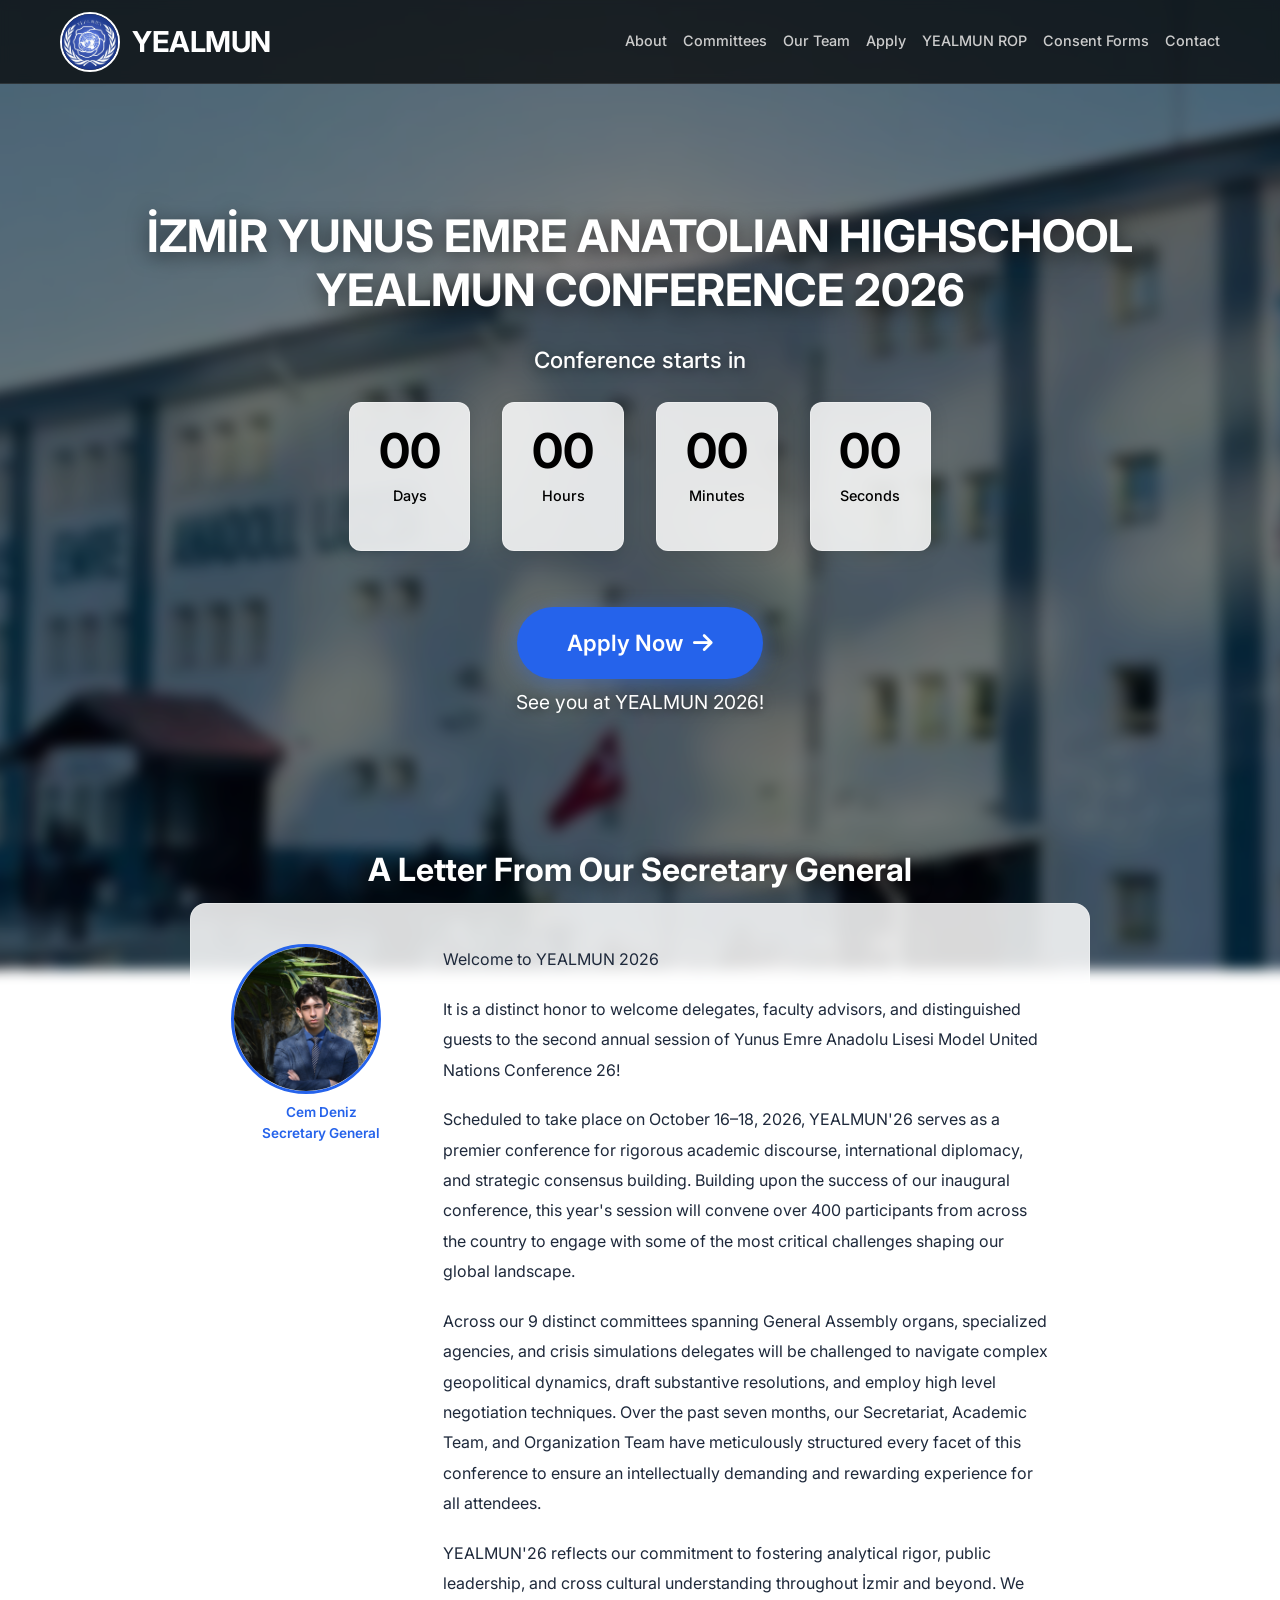
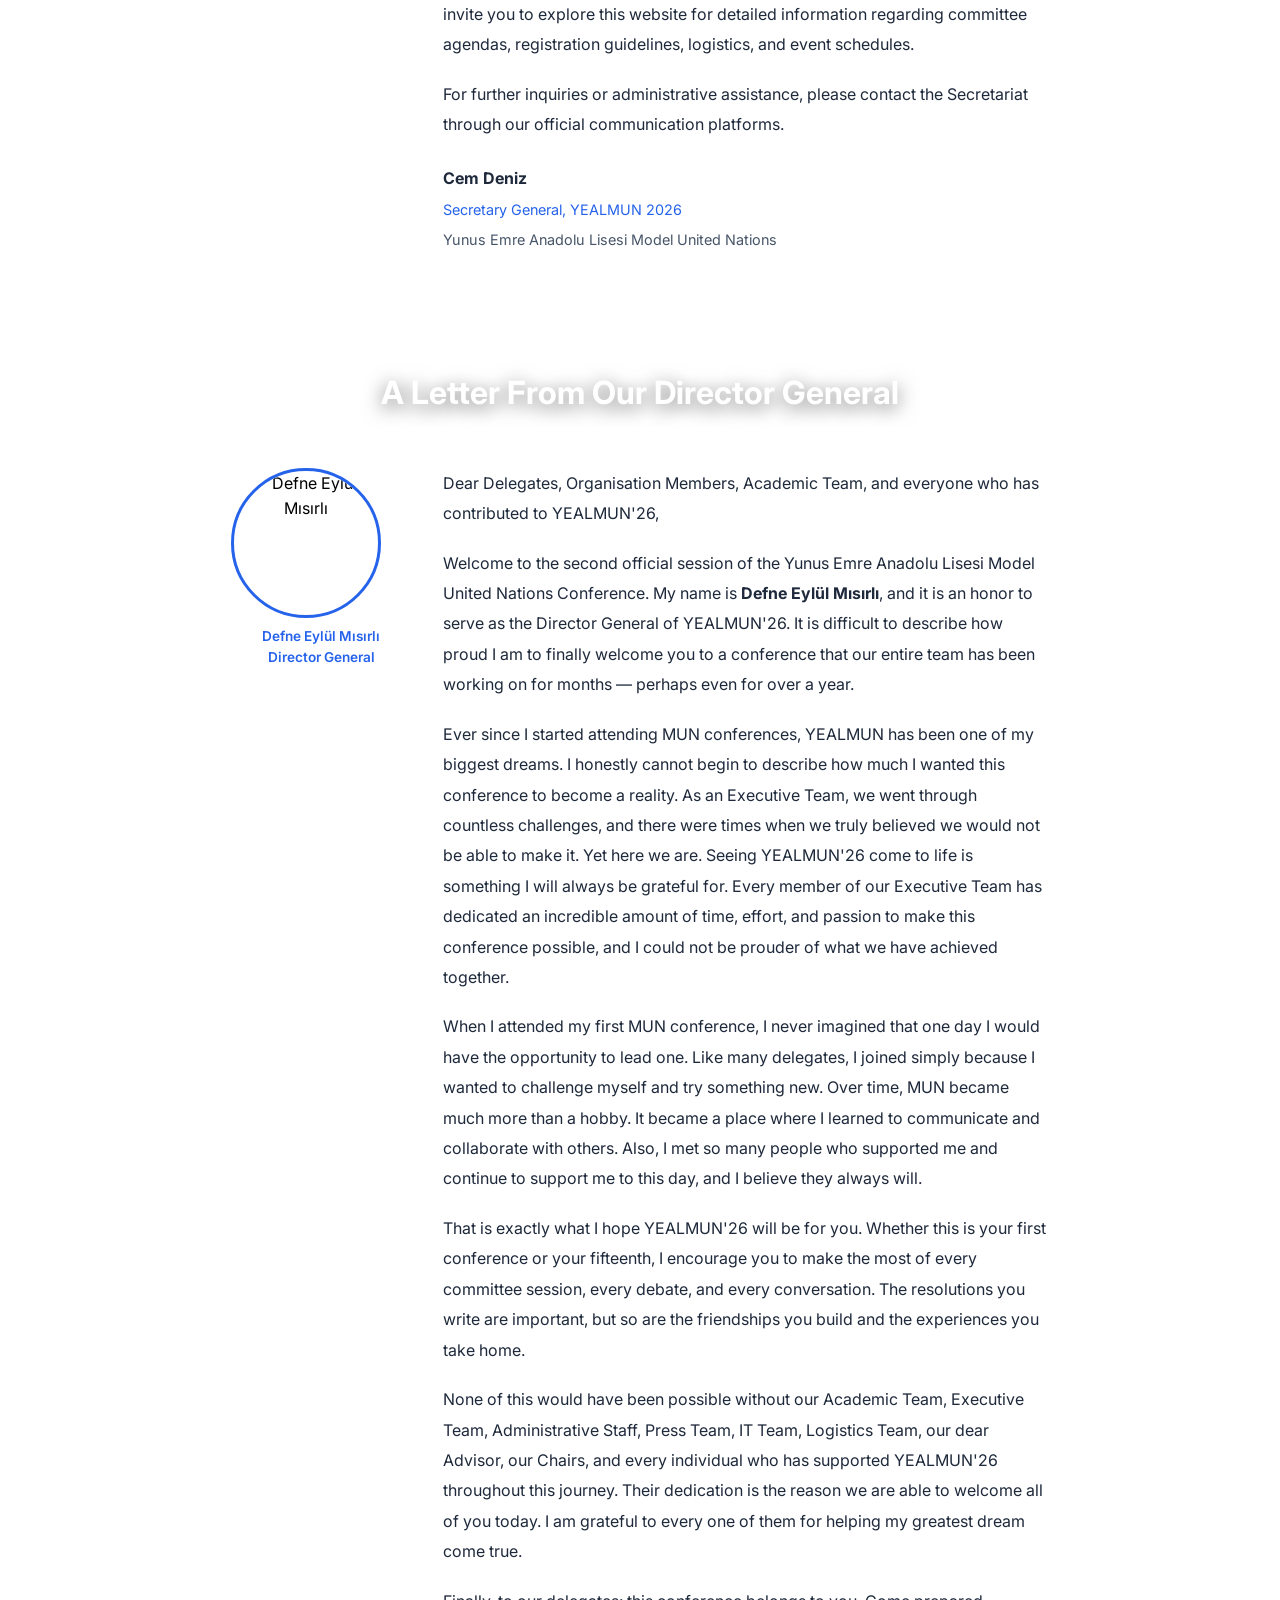
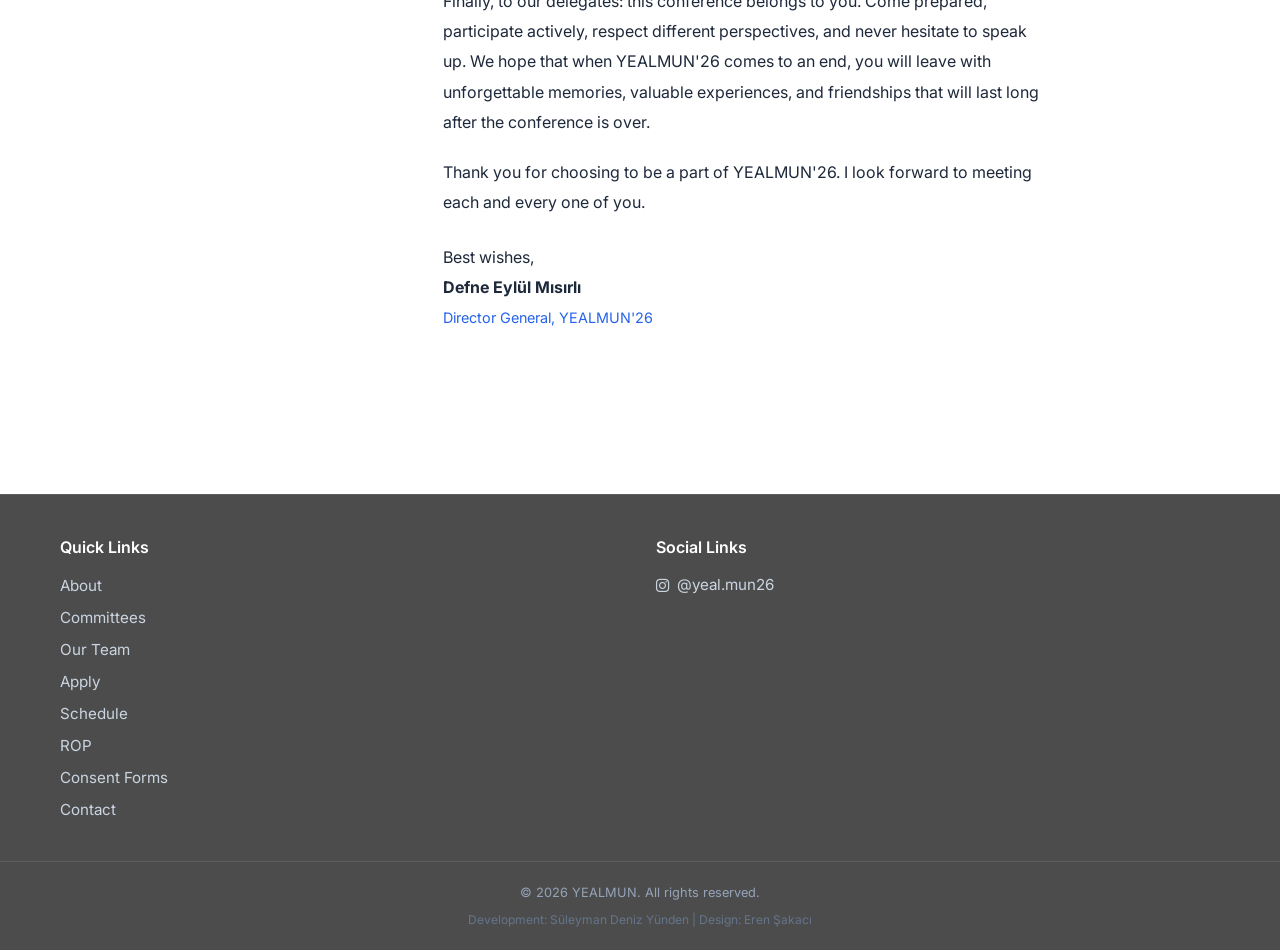
==== index.html @ 141fea3e "Add Secretary General & Director General letters with photos to homepage, implement committee diffic" ====
<!DOCTYPE html>
<html lang="en">
<head>
    <meta charset="UTF-8">
    <meta name="viewport" content="width=device-width, initial-scale=1.0">
    <title>YEALMUN – Home</title>
    <link rel="icon" type="image/jpeg" href="assets/yealmun_logo.jpeg">
    <link rel="stylesheet" href="css/style.css">
    <link rel="stylesheet" href="https://cdnjs.cloudflare.com/ajax/libs/font-awesome/6.0.0-beta3/css/all.min.css">
    <link href="https://fonts.googleapis.com/css2?family=Inter:opsz,wght@300;400;500;600;700&display=swap" rel="stylesheet">
</head>
<body>
    <header class="site-header">
        <div class="container header-container">
            <div class="logo-area">
                <a href="index.html" class="logo-link">
                    <img src="assets/yealmun_logo.jpeg" alt="YEALMUN Logo" class="logo-img">
                    <span class="logo-text">YEALMUN</span>
                </a>
            </div>
            <nav class="main-nav">
                <ul class="nav-list">
                    <li><a href="about.html" class="nav-link">About</a></li>
                    <li><a href="committees.html" class="nav-link">Committees</a></li>
                    <li><a href="team.html" class="nav-link">Our Team</a></li>
                    <li><a href="apply.html" class="nav-link">Apply</a></li>
                    <!-- Schedule kaldırıldı -->
                    <li><a href="rop.html" class="nav-link">YEALMUN ROP</a></li>
                    <li><a href="consent.html" class="nav-link">Consent Forms</a></li>
                    <li><a href="contact.html" class="nav-link">Contact</a></li>
                </ul>
            </nav>
            <button class="mobile-menu-btn" id="mobileMenuBtn"><i class="fas fa-bars"></i></button>
        </div>
    </header>

    <main>
        <section class="home-hero">
            <div class="container home-content">
                <h1>İZMİR YUNUS EMRE ANATOLIAN HIGHSCHOOL<br>YEALMUN CONFERENCE 2026</h1>
                <p class="countdown-label">Conference starts in</p>
                <div class="countdown-grid">
                    <div class="countdown-item">
                        <span class="countdown-number" id="days">00</span>
                        <span class="countdown-label">Days</span>
                    </div>
                    <div class="countdown-item">
                        <span class="countdown-number" id="hours">00</span>
                        <span class="countdown-label">Hours</span>
                    </div>
                    <div class="countdown-item">
                        <span class="countdown-number" id="minutes">00</span>
                        <span class="countdown-label">Minutes</span>
                    </div>
                    <div class="countdown-item">
                        <span class="countdown-number" id="seconds">00</span>
                        <span class="countdown-label">Seconds</span>
                    </div>
                </div>
                <a href="apply.html" class="btn btn-primary btn-apply">Apply Now <i class="fas fa-arrow-right"></i></a>
                <p class="countdown-message">See you at YEALMUN 2026!</p>
            </div>
        </section>

        <!-- A Letter From Our Secretary General -->
        <section class="page-section" style="padding-top: 0;">
            <div class="container">
                <div class="letter-card">
                    <h2 style="font-size: 2rem; font-weight: 700; color: #ffffff; text-shadow: 0 4px 20px rgba(0,0,0,0.6); text-align: center; margin-bottom: 0.5rem;">A Letter From Our Secretary General</h2>
                    <div style="background: rgba(255,255,255,0.85); backdrop-filter: blur(4px); border: 1px solid rgba(255,255,255,0.3); border-radius: 16px; padding: 2.5rem; max-width: 900px; margin: 0 auto; display: flex; gap: 2rem; align-items: flex-start; flex-wrap: wrap;">
                        <div style="flex: 0 0 180px; text-align: center;">
                            <img src="assets/cem_deniz.JPG" alt="Cem Deniz" style="width: 150px; height: 150px; border-radius: 50%; object-fit: cover; border: 3px solid #2563eb;">
                            <p style="font-size: 0.85rem; color: #2563eb; font-weight: 600; margin-top: 0.5rem;">Cem Deniz<br>Secretary General</p>
                        </div>
                        <div style="flex: 1; min-width: 250px;">
                            <p style="font-size: 1rem; line-height: 1.9; color: #1e293b; margin-bottom: 1.2rem;">
                                Welcome to YEALMUN 2026
                            </p>
                            <p style="font-size: 1rem; line-height: 1.9; color: #1e293b; margin-bottom: 1.2rem;">
                                It is a distinct honor to welcome delegates, faculty advisors, and distinguished guests to the second annual session of Yunus Emre Anadolu Lisesi Model United Nations Conference 26!
                            </p>
                            <p style="font-size: 1rem; line-height: 1.9; color: #1e293b; margin-bottom: 1.2rem;">
                                Scheduled to take place on October 16–18, 2026, YEALMUN'26 serves as a premier conference for rigorous academic discourse, international diplomacy, and strategic consensus building. Building upon the success of our inaugural conference, this year's session will convene over 400 participants from across the country to engage with some of the most critical challenges shaping our global landscape.
                            </p>
                            <p style="font-size: 1rem; line-height: 1.9; color: #1e293b; margin-bottom: 1.2rem;">
                                Across our 9 distinct committees spanning General Assembly organs, specialized agencies, and crisis simulations delegates will be challenged to navigate complex geopolitical dynamics, draft substantive resolutions, and employ high level negotiation techniques. Over the past seven months, our Secretariat, Academic Team, and Organization Team have meticulously structured every facet of this conference to ensure an intellectually demanding and rewarding experience for all attendees.
                            </p>
                            <p style="font-size: 1rem; line-height: 1.9; color: #1e293b; margin-bottom: 1.2rem;">
                                YEALMUN'26 reflects our commitment to fostering analytical rigor, public leadership, and cross cultural understanding throughout İzmir and beyond. We invite you to explore this website for detailed information regarding committee agendas, registration guidelines, logistics, and event schedules.
                            </p>
                            <p style="font-size: 1rem; line-height: 1.9; color: #1e293b; margin-bottom: 0.5rem;">
                                For further inquiries or administrative assistance, please contact the Secretariat through our official communication platforms.
                            </p>
                            <p style="font-size: 1rem; line-height: 1.9; color: #1e293b; margin-top: 1.5rem;">
                                <strong>Cem Deniz</strong><br>
                                <span style="font-size: 0.9rem; color: #2563eb;">Secretary General, YEALMUN 2026</span><br>
                                <span style="font-size: 0.9rem; color: #475569;">Yunus Emre Anadolu Lisesi Model United Nations</span>
                            </p>
                        </div>
                    </div>
                </div>
            </div>
        </section>

        <!-- A Letter From Our Director General -->
        <section class="page-section" style="padding-top: 0;">
            <div class="container">
                <div class="letter-card">
                    <h2 style="font-size: 2rem; font-weight: 700; color: #ffffff; text-shadow: 0 4px 20px rgba(0,0,0,0.6); text-align: center; margin-bottom: 0.5rem;">A Letter From Our Director General</h2>
                    <div style="background: rgba(255,255,255,0.85); backdrop-filter: blur(4px); border: 1px solid rgba(255,255,255,0.3); border-radius: 16px; padding: 2.5rem; max-width: 900px; margin: 0 auto; display: flex; gap: 2rem; align-items: flex-start; flex-wrap: wrap;">
                        <div style="flex: 0 0 180px; text-align: center;">
                            <img src="assets/defne_eylul_misirli.png" alt="Defne Eylül Mısırlı" style="width: 150px; height: 150px; border-radius: 50%; object-fit: cover; border: 3px solid #2563eb;">
                            <p style="font-size: 0.85rem; color: #2563eb; font-weight: 600; margin-top: 0.5rem;">Defne Eylül Mısırlı<br>Director General</p>
                        </div>
                        <div style="flex: 1; min-width: 250px;">
                            <p style="font-size: 1rem; line-height: 1.9; color: #1e293b; margin-bottom: 1.2rem;">
                                Dear Delegates, Organisation Members, Academic Team, and everyone who has contributed to YEALMUN'26,
                            </p>
                            <p style="font-size: 1rem; line-height: 1.9; color: #1e293b; margin-bottom: 1.2rem;">
                                Welcome to the second official session of the Yunus Emre Anadolu Lisesi Model United Nations Conference.
                                My name is <strong>Defne Eylül Mısırlı</strong>, and it is an honor to serve as the Director General of YEALMUN'26. It is difficult to describe how proud I am to finally welcome you to a conference that our entire team has been working on for months — perhaps even for over a year.
                            </p>
                            <p style="font-size: 1rem; line-height: 1.9; color: #1e293b; margin-bottom: 1.2rem;">
                                Ever since I started attending MUN conferences, YEALMUN has been one of my biggest dreams. I honestly cannot begin to describe how much I wanted this conference to become a reality. As an Executive Team, we went through countless challenges, and there were times when we truly believed we would not be able to make it. Yet here we are. Seeing YEALMUN'26 come to life is something I will always be grateful for. Every member of our Executive Team has dedicated an incredible amount of time, effort, and passion to make this conference possible, and I could not be prouder of what we have achieved together.
                            </p>
                            <p style="font-size: 1rem; line-height: 1.9; color: #1e293b; margin-bottom: 1.2rem;">
                                When I attended my first MUN conference, I never imagined that one day I would have the opportunity to lead one. Like many delegates, I joined simply because I wanted to challenge myself and try something new. Over time, MUN became much more than a hobby. It became a place where I learned to communicate and collaborate with others. Also, I met so many people who supported me and continue to support me to this day, and I believe they always will.
                            </p>
                            <p style="font-size: 1rem; line-height: 1.9; color: #1e293b; margin-bottom: 1.2rem;">
                                That is exactly what I hope YEALMUN'26 will be for you. Whether this is your first conference or your fifteenth, I encourage you to make the most of every committee session, every debate, and every conversation. The resolutions you write are important, but so are the friendships you build and the experiences you take home.
                            </p>
                            <p style="font-size: 1rem; line-height: 1.9; color: #1e293b; margin-bottom: 1.2rem;">
                                None of this would have been possible without our Academic Team, Executive Team, Administrative Staff, Press Team, IT Team, Logistics Team, our dear Advisor, our Chairs, and every individual who has supported YEALMUN'26 throughout this journey. Their dedication is the reason we are able to welcome all of you today. I am grateful to every one of them for helping my greatest dream come true.
                            </p>
                            <p style="font-size: 1rem; line-height: 1.9; color: #1e293b; margin-bottom: 1.2rem;">
                                Finally, to our delegates: this conference belongs to you. Come prepared, participate actively, respect different perspectives, and never hesitate to speak up. We hope that when YEALMUN'26 comes to an end, you will leave with unforgettable memories, valuable experiences, and friendships that will last long after the conference is over.
                            </p>
                            <p style="font-size: 1rem; line-height: 1.9; color: #1e293b; margin-bottom: 0.5rem;">
                                Thank you for choosing to be a part of YEALMUN'26. I look forward to meeting each and every one of you.
                            </p>
                            <p style="font-size: 1rem; line-height: 1.9; color: #1e293b; margin-top: 1.5rem;">
                                Best wishes,<br>
                                <strong>Defne Eylül Mısırlı</strong><br>
                                <span style="font-size: 0.9rem; color: #2563eb;">Director General, YEALMUN'26</span>
                            </p>
                        </div>
                    </div>
                </div>
            </div>
        </section>
    </main>

    <footer class="site-footer">
        <div class="container footer-container">
            <div class="footer-col">
                <h4>Quick Links</h4>
                <ul>
                    <li><a href="about.html">About</a></li>
                    <li><a href="committees.html">Committees</a></li>
                    <li><a href="team.html">Our Team</a></li>
                    <li><a href="apply.html">Apply</a></li>
                    <li><a href="schedule.html">Schedule</a></li>
                    <li><a href="rop.html">ROP</a></li>
                    <li><a href="consent.html">Consent Forms</a></li>
                    <li><a href="contact.html">Contact</a></li>
                </ul>
            </div>
            <div class="footer-col">
                <h4>Social Links</h4>
                <ul class="social-links">
                    <li><a href="https://www.instagram.com/yeal.mun26" target="_blank"><i class="fab fa-instagram"></i> @yeal.mun26</a></li>
                </ul>
            </div>
        </div>
        <div class="footer-bottom">
            <p>&copy; 2026 YEALMUN. All rights reserved.</p>
            <p class="credit">Development: Süleyman Deniz Yünden | Design: Eren Şakacı</p>
        </div>
    </footer>

    <script src="js/scripts.js"></script>
</body>
</html>
---- css/style.css ----
/* style.css – YEALMUN Sade Tema, Okul Fotoğrafı Arka Plan (Blurlu), Mobile Uyum */
* {
    margin: 0;
    padding: 0;
    box-sizing: border-box;
}

html {
    scroll-behavior: smooth;
}

body {
    font-family: 'Inter', sans-serif;
    color: #000000;
    line-height: 1.6;
    min-height: 100vh;
    position: relative;
    background-color: transparent;
    overflow-x: hidden;
}

body.menu-open {
    overflow: hidden;
}

img {
    display: block;
    max-width: 100%;
    height: auto;
}

main {
    width: 100%;
}

/* Arka plan fotoğrafı – tüm sayfalar için, kenar taşmasını engelle */
body::before {
    content: '';
    position: fixed;
    top: -5%;
    left: -5%;
    width: 110%;
    height: 110%;
    z-index: -2;
    background-image: url('../assets/yeal.jpg');
    background-size: cover;
    background-position: center;
    background-repeat: no-repeat;
    filter: blur(6px) brightness(0.5);
    transform: scale(1.05);
}

body::after {
    display: none;
}

.container {
    max-width: 1200px;
    margin: 0 auto;
    padding: 0 20px;
    position: relative;
    z-index: 1;
}

/* HEADER – SİYAH (şeffaf) */
.site-header {
    background: rgba(0, 0, 0, 0.7);
    padding: 0.6rem 0;
    position: sticky;
    top: 0;
    z-index: 100;
    border-bottom: 1px solid rgba(255, 255, 255, 0.1);
    backdrop-filter: blur(4px);
}

.header-container {
    display: flex;
    justify-content: space-between;
    align-items: center;
    gap: 1rem;
    min-height: 64px;
}

.logo-area {
    display: flex;
    align-items: center;
    gap: 12px;
    min-width: 0;
}

.logo-link {
    display: flex;
    align-items: center;
    gap: 12px;
    text-decoration: none;
    min-width: 0;
}

.logo-img {
    height: 60px;
    width: 60px;
    border-radius: 50%;
    object-fit: cover;
    border: 2px solid #ffffff;
}

.logo-text {
    font-size: 1.8rem;
    font-weight: 700;
    color: #ffffff;
    letter-spacing: -0.5px;
}

.main-nav {
    display: flex;
    align-items: center;
    margin-left: auto;
}

.nav-list {
    display: flex;
    gap: 1rem;
    list-style: none;
    flex-wrap: wrap;
    align-items: center;
}

.nav-link {
    text-decoration: none;
    font-weight: 500;
    font-size: 0.9rem;
    color: #cccccc;
    padding: 0.4rem 0;
    border-bottom: 2px solid transparent;
    transition: border-color 0.15s, color 0.15s;
}

.nav-link:hover,
.nav-link.active {
    color: #ffffff;
    border-bottom-color: #ffffff;
}

.mobile-menu-btn {
    display: none;
    font-size: 1.4rem;
    background: rgba(255, 255, 255, 0.12);
    border: 1px solid rgba(255, 255, 255, 0.2);
    border-radius: 8px;
    cursor: pointer;
    color: #ffffff;
    padding: 0.45rem 0.6rem;
    line-height: 1;
}

/* HOME HERO */
.home-hero {
    min-height: calc(100vh - 140px);
    display: flex;
    align-items: center;
    justify-content: center;
    text-align: center;
    padding: 3rem 0;
}

.home-content h1 {
    font-size: 2.8rem;
    font-weight: 700;
    color: #ffffff;
    margin-bottom: 1.5rem;
    line-height: 1.2;
    text-shadow: 0 4px 20px rgba(0, 0, 0, 0.6);
}

.countdown-label {
    font-size: 1.4rem;
    font-weight: 500;
    color: #ffffff;
    margin-bottom: 1.5rem;
    text-shadow: 0 2px 12px rgba(0, 0, 0, 0.5);
}

.countdown-grid {
    display: flex;
    justify-content: center;
    gap: 2rem;
    flex-wrap: wrap;
    margin-bottom: 2rem;
}

.countdown-item {
    background: rgba(255, 255, 255, 0.85);
    backdrop-filter: blur(4px);
    padding: 1.2rem 1.8rem;
    border-radius: 12px;
    border: 1px solid rgba(255, 255, 255, 0.3);
    min-width: 100px;
    box-shadow: 0 4px 20px rgba(0, 0, 0, 0.1);
}

.countdown-number {
    display: block;
    font-size: 3rem;
    font-weight: 700;
    color: #000000;
    line-height: 1.2;
}

.countdown-item .countdown-label {
    font-size: 0.9rem;
    font-weight: 500;
    color: #000000;
    margin-top: 0.3rem;
    display: block;
    text-shadow: none;
}

.countdown-message {
    font-size: 1.2rem;
    font-weight: 400;
    color: #ffffff;
    margin-top: 0.5rem;
    text-shadow: 0 2px 12px rgba(0, 0, 0, 0.6);
}

/* PAGE SECTIONS */
.page-section {
    padding: 3.5rem 0 4.5rem 0;
}

.section-header {
    text-align: center;
    margin-bottom: 2.5rem;
    width: 100%;
    max-width: 860px;
    margin-left: auto;
    margin-right: auto;
}

.section-header h1 {
    font-size: 4rem;
    color: #ffffff;
    margin-bottom: 0.8rem;
    font-weight: 700;
    letter-spacing: -1px;
    text-shadow: 0 4px 20px rgba(0, 0, 0, 0.6);
}

.section-header p {
    color: #ffffff;
    font-size: 1.2rem;
    text-shadow: 0 2px 12px rgba(0, 0, 0, 0.5);
}

/* PAGE PLACEHOLDER (diğer sayfalar) */
.page-placeholder {
    min-height: calc(100vh - 280px);
    display: flex;
    align-items: center;
    justify-content: center;
    text-align: center;
    padding: 4rem 0 5rem 0;
}

.page-placeholder h1 {
    font-size: 2.5rem;
    color: #ffffff;
    margin-bottom: 1rem;
    text-shadow: 0 4px 20px rgba(0, 0, 0, 0.6);
}

.page-placeholder p {
    font-size: 1.1rem;
    color: #ffffff;
    text-shadow: 0 2px 12px rgba(0, 0, 0, 0.5);
}

/* APPLY CARDS */
.apply-grid {
    display: grid;
    grid-template-columns: repeat(auto-fit, minmax(200px, 1fr));
    gap: 2rem;
    max-width: 1000px;
    margin: 0 auto;
}

.apply-card {
    background: rgba(255, 255, 255, 0.85);
    backdrop-filter: blur(4px);
    border: 1px solid rgba(255, 255, 255, 0.3);
    border-radius: 16px;
    padding: 2rem 1.5rem;
    text-align: center;
    text-decoration: none;
    color: #000000;
    transition: box-shadow 0.15s, transform 0.1s, background 0.15s;
    display: flex;
    flex-direction: column;
    align-items: center;
    gap: 0.5rem;
}

.apply-card:hover {
    box-shadow: 0 8px 30px rgba(0, 0, 0, 0.15);
    transform: translateY(-2px);
    background: rgba(255, 255, 255, 0.95);
}

.apply-icon {
    font-size: 2.8rem;
    color: #2563eb;
}

.apply-card h3 {
    font-size: 1.1rem;
    font-weight: 600;
    margin: 0;
}

/* TEAM CARDS – YATAY, 3 SÜTUN */
.team-grid {
    display: grid;
    grid-template-columns: repeat(3, 1fr);
    gap: 1.5rem;
    max-width: 1200px;
    margin: 0 auto;
}

.team-card-horizontal {
    background: rgba(255, 255, 255, 0.85);
    backdrop-filter: blur(4px);
    border: 1px solid rgba(255, 255, 255, 0.3);
    border-radius: 14px;
    padding: 1.2rem;
    display: flex;
    align-items: center;
    gap: 1.2rem;
    min-height: 180px;
    transition: box-shadow 0.15s, background 0.15s;
    overflow: hidden;
}

.team-card-horizontal:hover {
    box-shadow: 0 4px 20px rgba(0, 0, 0, 0.1);
    background: rgba(255, 255, 255, 0.95);
}

.team-photo-horizontal {
    width: 140px;
    height: 140px;
    border-radius: 50%;
    object-fit: cover;
    border: 2px solid rgba(255, 255, 255, 0.6);
    flex-shrink: 0;
}

.team-photo-horizontal.small {
    width: 95px;
    height: 95px;
}

.duo-photos-horizontal {
    display: flex;
    flex-direction: column;
    gap: 0.5rem;
    flex-shrink: 0;
}

.team-info {
    display: flex;
    flex-direction: column;
    gap: 0.2rem;
    flex: 1;
    min-width: 0;
    overflow-wrap: anywhere;
}

.team-info h3 {
    font-size: 1rem;
    font-weight: 600;
    color: #000000;
    margin: 0;
    line-height: 1.3;
}

.team-info .team-title {
    font-size: 0.85rem;
    color: #2563eb;
    font-weight: 500;
}

/* EXEC fotoğrafı için */
.exec-photo-wrapper {
    display: flex;
    justify-content: center;
    align-items: center;
    background: rgba(255, 255, 255, 0.85);
    backdrop-filter: blur(4px);
    padding: 10px;
    border-radius: 16px;
    border: 1px solid rgba(255, 255, 255, 0.3);
    box-shadow: 0 4px 20px rgba(0, 0, 0, 0.1);
    max-width: min(100%, 560px);
    margin: 0 auto 2rem auto;
}

/* COMMITTEES SAYFASI KART STILLERİ */
.committees-grid {
    display: grid;
    grid-template-columns: repeat(3, 1fr);
    gap: 1.8rem;
    max-width: 1100px;
    margin: 0 auto;
}

.committee-card-item {
    background: rgba(255, 255, 255, 0.85);
    backdrop-filter: blur(4px);
    border: 1px solid rgba(255, 255, 255, 0.3);
    border-radius: 16px;
    overflow: hidden;
    transition: box-shadow 0.2s;
    display: flex;
    flex-direction: column;
}

.committee-card-item:hover {
    box-shadow: 0 6px 20px rgba(0, 0, 0, 0.06);
}

.committee-image {
    width: 100%;
    height: 200px;
    object-fit: cover;
    display: block;
    border-bottom: 1px solid rgba(0, 0, 0, 0.05);
}

.committee-card-item h3 {
    font-size: 1.15rem;
    font-weight: 600;
    color: #000000;
    padding: 0.8rem 0.8rem 0.2rem 0.8rem;
    margin: 0;
    line-height: 1.4;
}

.committee-agenda {
    padding: 0.2rem 0.8rem 0.8rem 0.8rem;
    font-size: 0.95rem;
    color: #1e293b;
    line-height: 1.6;
    flex: 1;
}

.committee-agenda strong {
    color: #2563eb;
    display: block;
    margin-bottom: 0.3rem;
    font-size: 0.95rem;
}

.committee-agenda p {
    margin: 0.3rem 0 0 0;
    font-size: 0.92rem;
    color: #1e293b;
    line-height: 1.6;
}

/* FOOTER */
.site-footer {
    background: rgba(0, 0, 0, 0.7);
    backdrop-filter: blur(4px);
    color: #cbd5e1;
    padding-top: 2.5rem;
    margin-top: 3rem;
    border-top: 1px solid rgba(255, 255, 255, 0.1);
}

.footer-container {
    display: flex;
    flex-wrap: wrap;
    gap: 2rem;
    justify-content: space-between;
}

.footer-col {
    flex: 1;
    min-width: 160px;
}

.footer-col h4 {
    color: #ffffff;
    font-weight: 600;
    margin-bottom: 0.8rem;
    font-size: 1rem;
}

.footer-col ul {
    list-style: none;
}

.footer-col ul li {
    margin-bottom: 0.4rem;
}

.footer-col ul li a {
    color: #cbd5e1;
    text-decoration: none;
    font-size: 0.95rem;
}

.footer-col ul li a:hover {
    color: #ffffff;
}

.social-links li a {
    display: flex;
    align-items: center;
    gap: 0.5rem;
}

.footer-bottom {
    text-align: center;
    padding: 1.2rem;
    border-top: 1px solid rgba(255, 255, 255, 0.1);
    margin-top: 2rem;
    font-size: 0.8rem;
    color: #94a3b8;
    line-height: 1.8;
}

.footer-bottom .credit {
    margin-top: 0.3rem;
    font-size: 0.75rem;
    color: #64748b;
}

/* BUTTON */
.btn {
    display: inline-block;
    padding: 10px 24px;
    border-radius: 8px;
    font-weight: 600;
    text-decoration: none;
    border: none;
    cursor: pointer;
    transition: background-color 0.15s;
}

.btn-primary {
    background: #2563eb;
    color: #ffffff;
}
.btn-primary:hover {
    background: #1d4ed8;
}

/* SCHEDULE SAYFASI */
.schedule-grid {
    display: grid;
    grid-template-columns: repeat(3, 1fr);
    gap: 1.5rem;
    max-width: 1200px;
    margin: 0 auto;
}

.schedule-day {
    background: rgba(255, 255, 255, 0.85);
    backdrop-filter: blur(4px);
    border: 1px solid rgba(255, 255, 255, 0.3);
    border-radius: 16px;
    overflow: hidden;
    transition: box-shadow 0.2s;
}

.schedule-day:hover {
    box-shadow: 0 8px 30px rgba(0, 0, 0, 0.08);
}

.schedule-day-header {
    padding: 1.2rem 1.5rem;
    display: flex;
    justify-content: space-between;
    align-items: center;
    flex-wrap: wrap;
    gap: 0.5rem;
}

.schedule-day-header h2 {
    font-size: 1.4rem;
    font-weight: 700;
    color: #000000;
    margin: 0;
    display: flex;
    align-items: center;
}

.day-date {
    font-size: 0.9rem;
    font-weight: 500;
    color: #475569;
    background: rgba(255, 255, 255, 0.6);
    padding: 0.2rem 0.8rem;
    border-radius: 20px;
}

.schedule-items {
    padding: 0.5rem 1.5rem 1.5rem 1.5rem;
    display: flex;
    flex-direction: column;
    gap: 0.3rem;
}

.schedule-item {
    display: flex;
    align-items: center;
    padding: 0.5rem 0.8rem;
    border-radius: 8px;
    transition: background 0.15s;
    gap: 1rem;
}

.schedule-item:hover {
    background: rgba(0, 0, 0, 0.02);
}

.schedule-time {
    font-weight: 600;
    font-size: 0.85rem;
    color: #1e293b;
    min-width: 110px;
    flex-shrink: 0;
    font-variant-numeric: tabular-nums;
}

.schedule-event {
    font-size: 0.95rem;
    color: #000000;
    display: flex;
    align-items: center;
    gap: 0.6rem;
}

.schedule-event i {
    width: 18px;
    color: #64748b;
    font-size: 0.9rem;
}

.schedule-item.highlight .schedule-event {
    font-weight: 600;
}
.schedule-item.highlight .schedule-event i {
    color: #3b82f6;
}

.schedule-item.break-item .schedule-event i {
    color: #94a3b8;
}
.schedule-item.break-item .schedule-event {
    color: #64748b;
}

.schedule-item.lunch-item .schedule-event i {
    color: #f59e0b;
}
.schedule-item.lunch-item .schedule-event {
    font-weight: 500;
}

/* ============================================================ */
/* MOBILE UYUM */
/* ============================================================ */

@media (max-width: 992px) {
    .team-grid {
        grid-template-columns: repeat(2, 1fr);
        gap: 1.2rem;
    }
    .section-header h1 {
        font-size: 3rem;
    }
    .home-content h1 {
        font-size: 2.2rem;
    }
    .schedule-grid {
        grid-template-columns: 1fr 1fr;
    }
    .committees-grid {
        grid-template-columns: repeat(2, 1fr);
        gap: 1.5rem;
    }
}

@media (max-width: 768px) {
    .mobile-menu-btn {
        display: block;
    }
    .nav-list {
        position: fixed;
        top: 0;
        left: -100%;
        background: rgba(0, 0, 0, 0.96);
        flex-direction: column;
        align-items: flex-start;
        width: min(85%, 320px);
        height: 100vh;
        padding: 5.5rem 1.5rem 2rem;
        transition: left 0.2s ease;
        gap: 0.8rem;
        z-index: 200;
        border-right: 1px solid rgba(255, 255, 255, 0.12);
        overflow-y: auto;
        backdrop-filter: blur(4px);
    }
    .nav-list.active-mobile {
        left: 0;
    }
    .nav-list li {
        width: 100%;
    }
    .nav-link {
        display: block;
        color: #cccccc;
        font-size: 1rem;
        padding: 0.6rem 0;
    }
    .nav-link:hover {
        color: #ffffff;
    }

    .logo-img {
        height: 48px;
        width: 48px;
    }
    .logo-text {
        font-size: 1.4rem;
    }

    .section-header h1 {
        font-size: 2.5rem;
    }
    .section-header p {
        font-size: 1rem;
    }

    .home-content h1 {
        font-size: 1.8rem;
    }
    .countdown-grid {
        gap: 0.8rem;
    }
    .countdown-item {
        padding: 0.8rem 1rem;
        min-width: 60px;
    }
    .countdown-number {
        font-size: 1.8rem;
    }

    .team-grid {
        grid-template-columns: 1fr;
        max-width: 100%;
        gap: 1rem;
    }
    .team-card-horizontal {
        padding: 1rem;
        min-height: 130px;
        gap: 1rem;
        flex-wrap: wrap;
    }
    .team-photo-horizontal {
        width: 100px;
        height: 100px;
    }
    .team-photo-horizontal.small {
        width: 70px;
        height: 70px;
    }
    .team-info {
        width: 100%;
    }
    .team-info h3 {
        font-size: 0.9rem;
    }
    .team-info .team-title {
        font-size: 0.8rem;
    }

    .exec-photo-wrapper {
        max-width: 100% !important;
        padding: 6px !important;
    }

    .apply-grid {
        grid-template-columns: 1fr 1fr;
        gap: 1rem;
        max-width: 100%;
    }
    .apply-card {
        padding: 1.2rem 0.8rem;
    }
    .apply-card h3 {
        font-size: 0.9rem;
    }
    .apply-icon {
        font-size: 2rem;
    }

    .footer-container {
        flex-direction: column;
        gap: 1.5rem;
        text-align: center;
    }
    .footer-col {
        min-width: 100%;
    }
    .social-links li a {
        justify-content: center;
    }

    .schedule-grid {
        grid-template-columns: 1fr;
        max-width: 600px;
    }
    .schedule-item {
        flex-direction: column;
        align-items: flex-start;
        gap: 0.1rem;
        padding: 0.6rem 0.5rem;
    }
    .schedule-time {
        min-width: auto;
        font-size: 0.8rem;
        color: #64748b;
    }
    .schedule-event {
        font-size: 0.9rem;
    }
    .schedule-day-header {
        flex-direction: column;
        align-items: flex-start;
    }
    .schedule-day-header h2 {
        font-size: 1.2rem;
    }

    .committees-grid {
        grid-template-columns: 1fr;
        max-width: 400px;
    }
    .committee-image {
        height: 180px;
    }
    .committee-card-item h3 {
        font-size: 1.05rem;
    }
    .committee-agenda {
        font-size: 0.9rem;
    }
    .committee-agenda p {
        font-size: 0.88rem;
    }
}

@media (max-width: 480px) {
    .apply-grid {
        grid-template-columns: 1fr;
        max-width: 300px;
        margin: 0 auto;
    }
    .team-card-horizontal {
        padding: 0.8rem;
        min-height: 110px;
        gap: 0.8rem;
    }
    .team-photo-horizontal {
        width: 80px;
        height: 80px;
    }
    .team-photo-horizontal.small {
        width: 55px;
        height: 55px;
    }
    .team-info h3 {
        font-size: 0.8rem;
    }
    .team-info .team-title {
        font-size: 0.7rem;
    }
    .section-header h1 {
        font-size: 2rem;
    }
    .home-content h1 {
        font-size: 1.5rem;
    }
    .countdown-item {
        padding: 0.5rem 0.8rem;
        min-width: 50px;
    }
    .countdown-number {
        font-size: 1.4rem;
    }
    .countdown-item .countdown-label {
        font-size: 0.7rem;
    }
    .logo-img {
        height: 40px;
        width: 40px;
    }
    .logo-text {
        font-size: 1.2rem;
    }
}
/* Apply Now butonu – büyütüldü */
.btn-apply {
    margin-top: 1.5rem;
    padding: 18px 50px;
    font-size: 1.4rem;
    background: #2563eb;
    border-radius: 40px;
    box-shadow: 0 4px 20px rgba(37, 99, 235, 0.4);
    transition: 0.25s;
    border: none;
    cursor: pointer;
    display: inline-flex;
    align-items: center;
    gap: 10px;
}

.btn-apply:hover {
    background: #1d4ed8;
    transform: scale(1.03);
    box-shadow: 0 6px 30px rgba(37, 99, 235, 0.6);
}

/* COMMITTEES kartları – tüm yazılar ortalandı */
.committee-card-item {
    background: rgba(255, 255, 255, 0.85);
    backdrop-filter: blur(4px);
    border: 1px solid rgba(255, 255, 255, 0.3);
    border-radius: 16px;
    overflow: hidden;
    transition: box-shadow 0.2s;
    display: flex;
    flex-direction: column;
    text-align: center;
}

.committee-card-item:hover {
    box-shadow: 0 6px 20px rgba(0, 0, 0, 0.06);
}

.committee-image {
    width: 100%;
    height: 200px;
    object-fit: cover;
    display: block;
    border-bottom: 1px solid rgba(0, 0, 0, 0.05);
}

.committee-card-item h3 {
    font-size: 1.15rem;
    font-weight: 600;
    color: #000000;
    padding: 0.8rem 0.8rem 0.2rem 0.8rem;
    margin: 0;
    line-height: 1.4;
    text-align: center;
}

.committee-agenda {
    padding: 0.2rem 0.8rem 0.8rem 0.8rem;
    font-size: 0.95rem;
    color: #1e293b;
    line-height: 1.6;
    flex: 1;
    text-align: center;
}

.committee-agenda strong {
    color: #2563eb;
    display: block;
    margin-bottom: 0.3rem;
    font-size: 0.95rem;
}

.committee-agenda p {
    margin: 0.3rem 0 0 0;
    font-size: 0.92rem;
    color: #1e293b;
    line-height: 1.6;
    text-align: center;
}
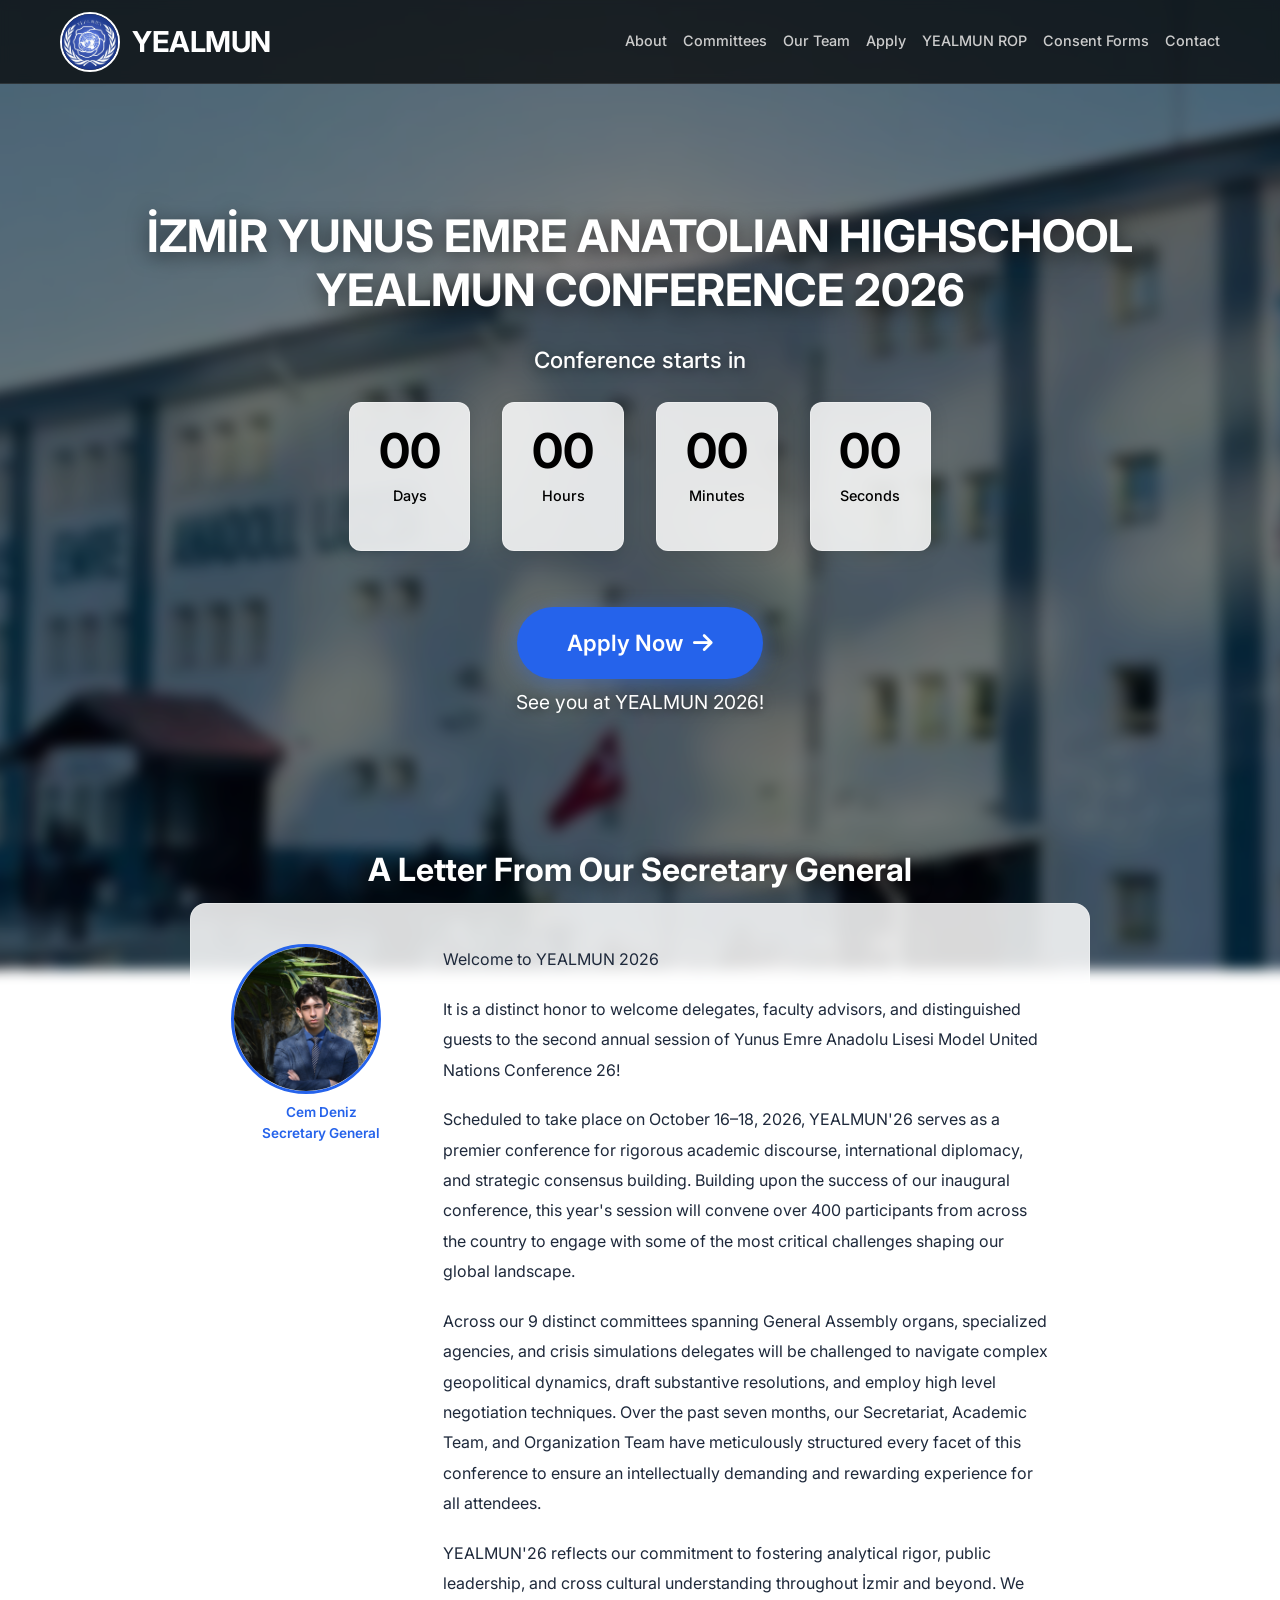
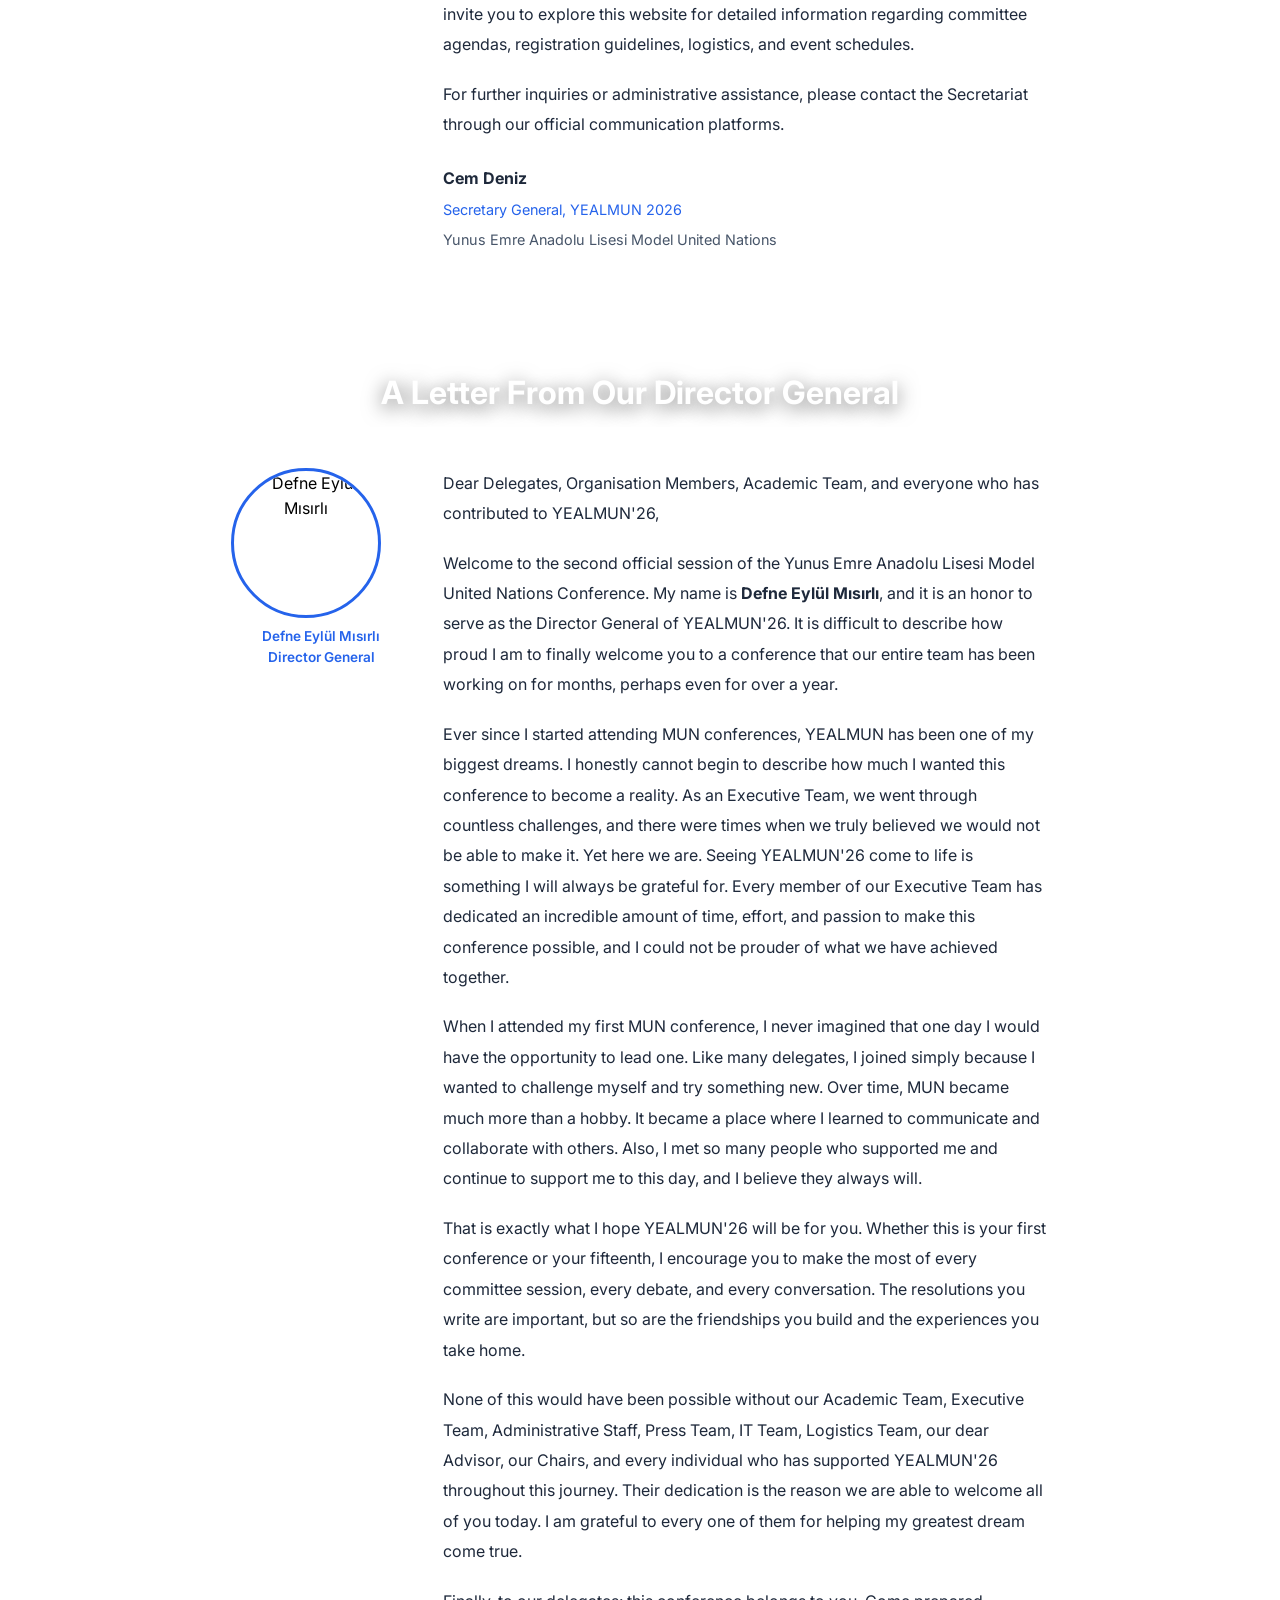
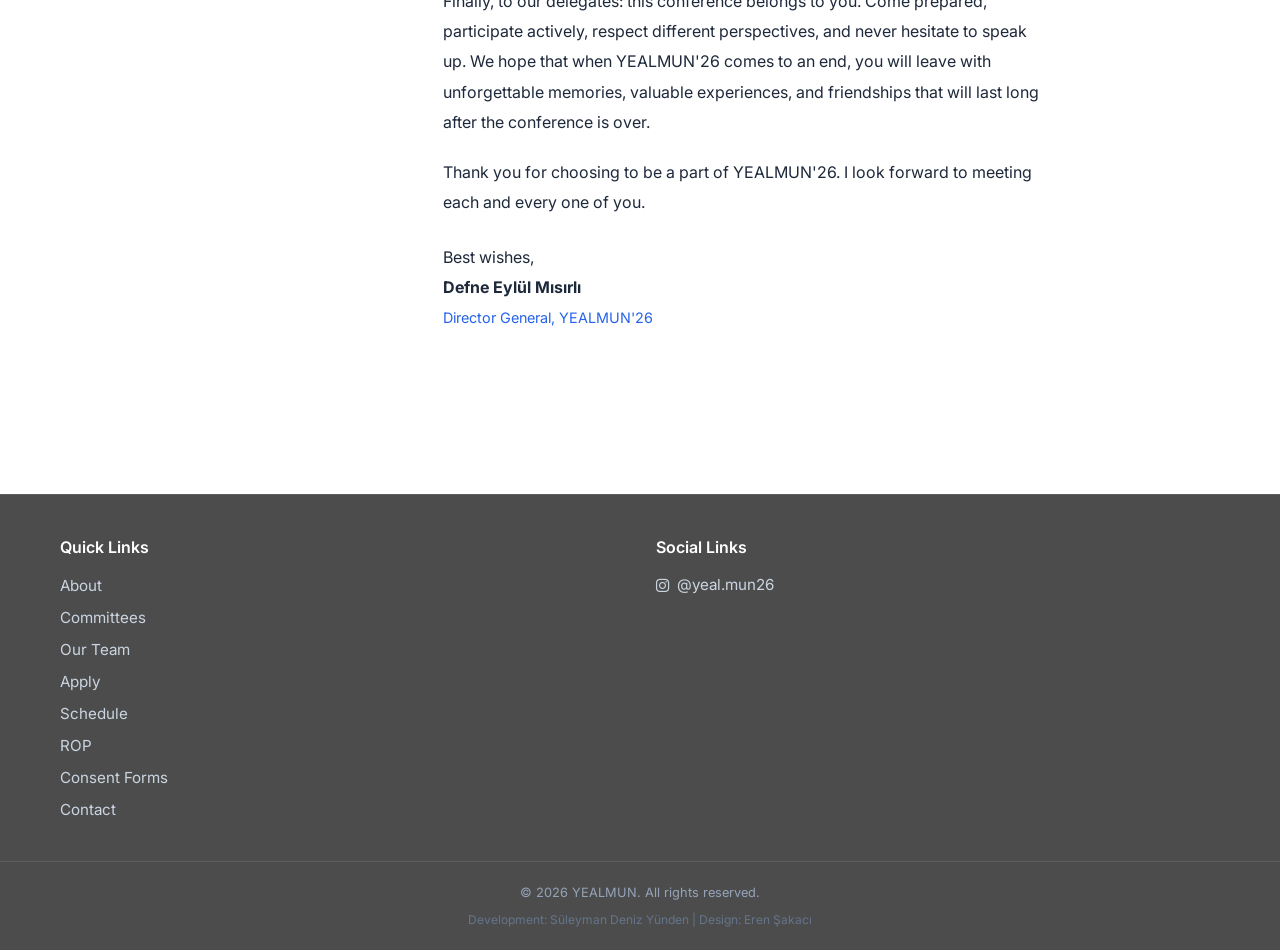
==== commit b404ca18: "Fixed a little typo issue" ====
--- a/index.html
+++ b/index.html
@@ -118,7 +118,7 @@
                             </p>
                             <p style="font-size: 1rem; line-height: 1.9; color: #1e293b; margin-bottom: 1.2rem;">
                                 Welcome to the second official session of the Yunus Emre Anadolu Lisesi Model United Nations Conference.
-                                My name is <strong>Defne Eylül Mısırlı</strong>, and it is an honor to serve as the Director General of YEALMUN'26. It is difficult to describe how proud I am to finally welcome you to a conference that our entire team has been working on for months — perhaps even for over a year.
+                                My name is <strong>Defne Eylül Mısırlı</strong>, and it is an honor to serve as the Director General of YEALMUN'26. It is difficult to describe how proud I am to finally welcome you to a conference that our entire team has been working on for months, perhaps even for over a year.
                             </p>
                             <p style="font-size: 1rem; line-height: 1.9; color: #1e293b; margin-bottom: 1.2rem;">
                                 Ever since I started attending MUN conferences, YEALMUN has been one of my biggest dreams. I honestly cannot begin to describe how much I wanted this conference to become a reality. As an Executive Team, we went through countless challenges, and there were times when we truly believed we would not be able to make it. Yet here we are. Seeing YEALMUN'26 come to life is something I will always be grateful for. Every member of our Executive Team has dedicated an incredible amount of time, effort, and passion to make this conference possible, and I could not be prouder of what we have achieved together.
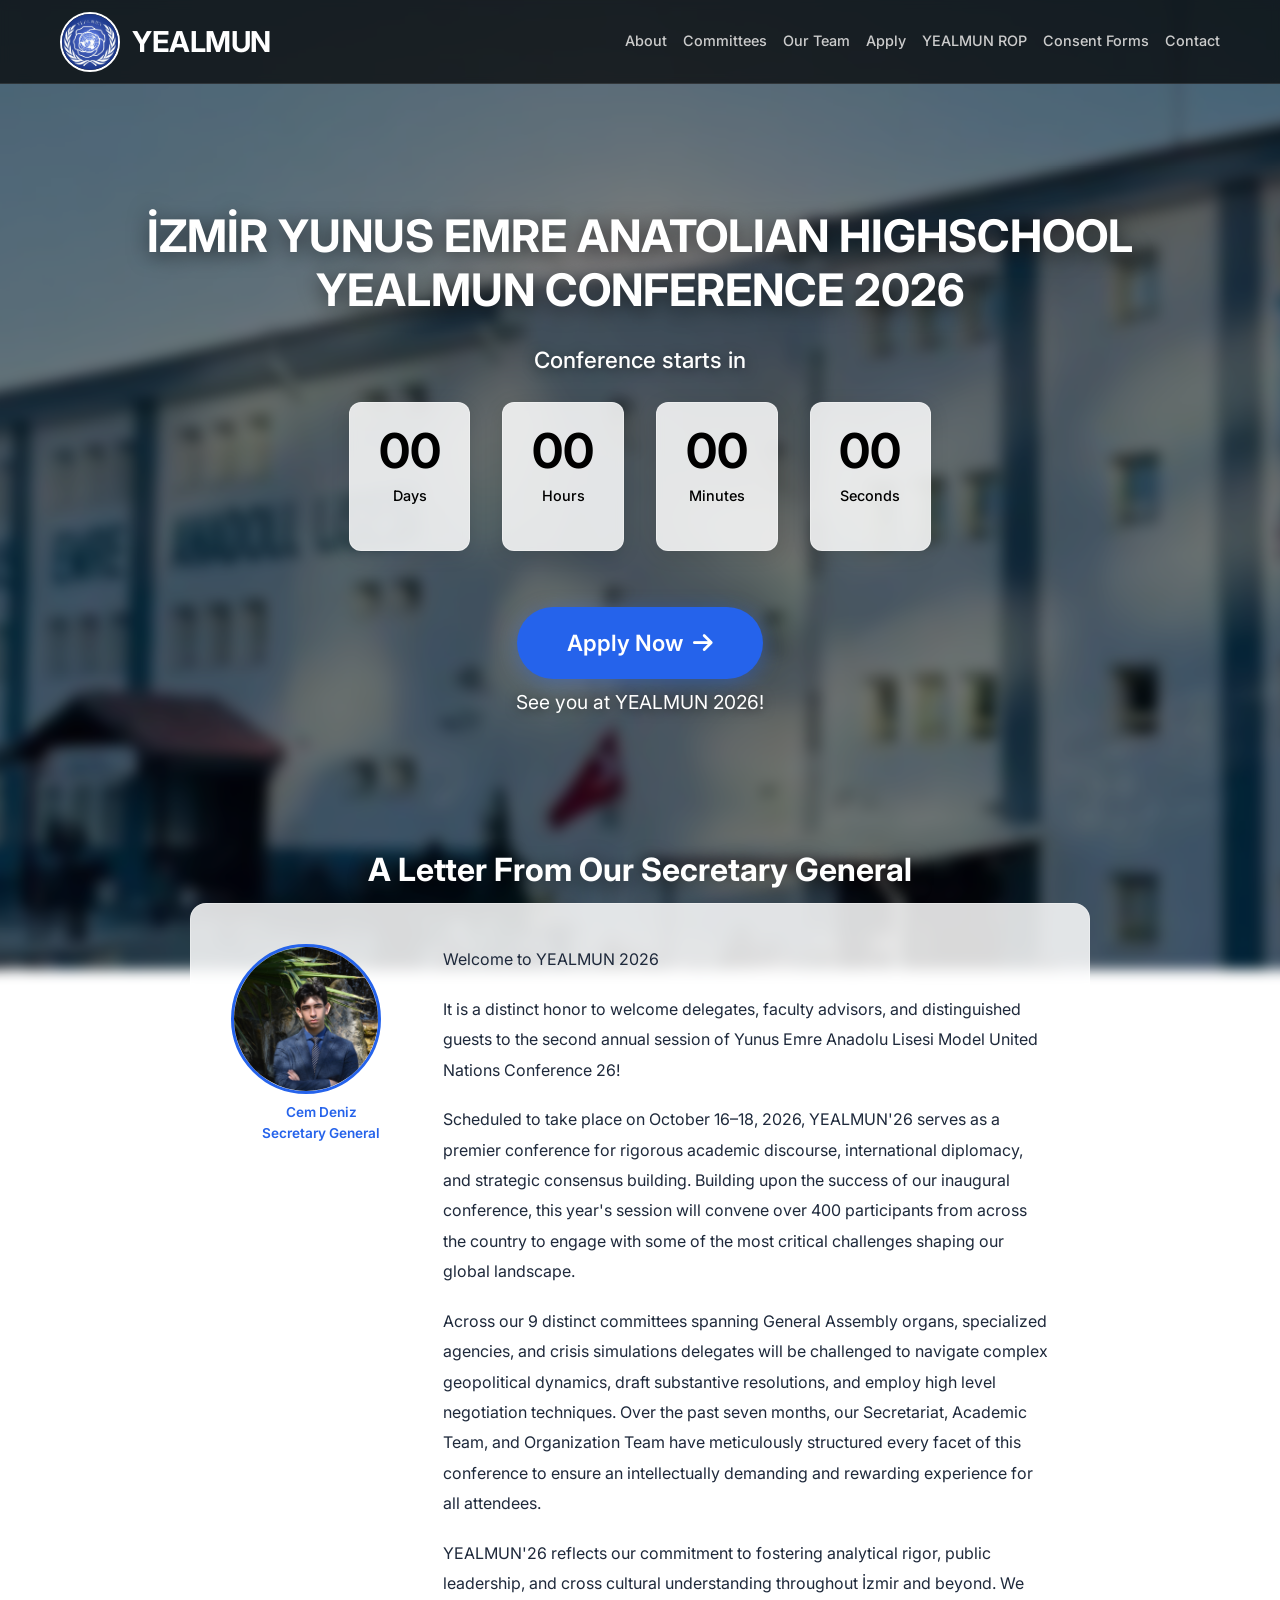
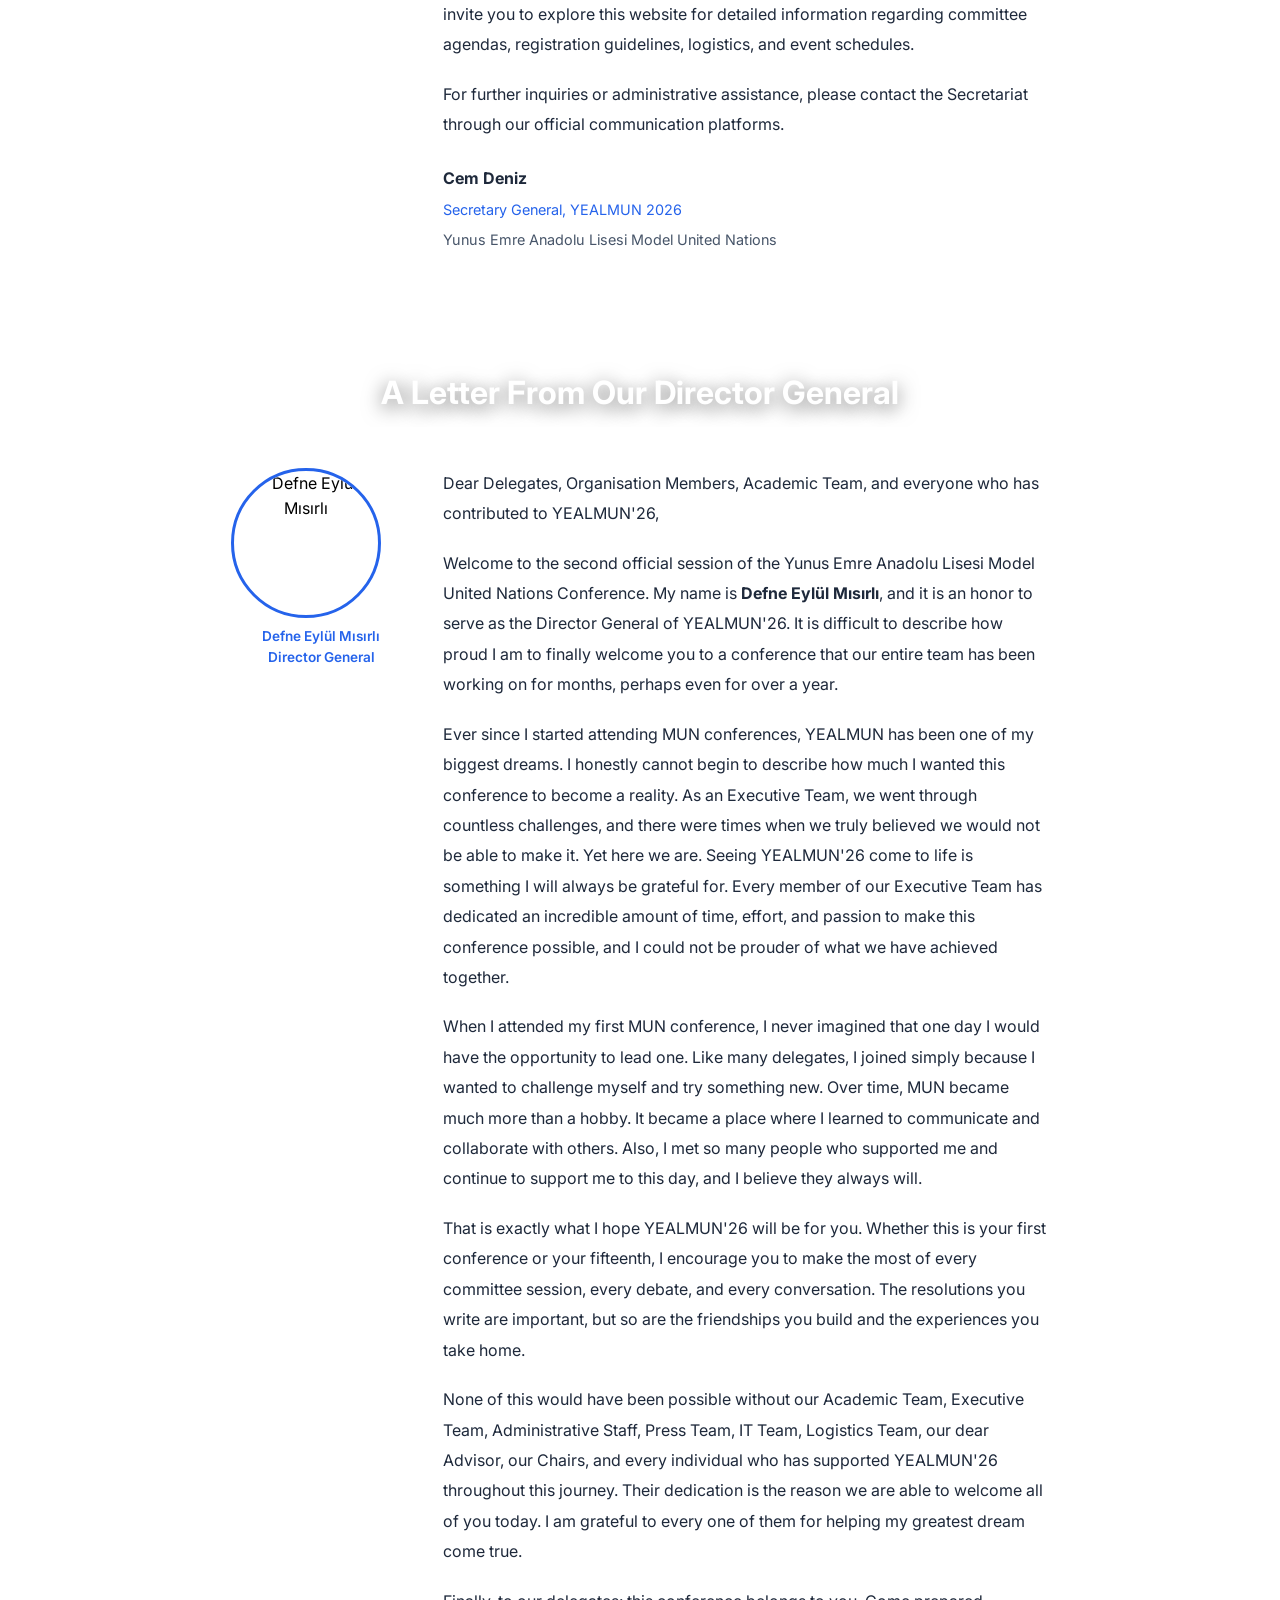
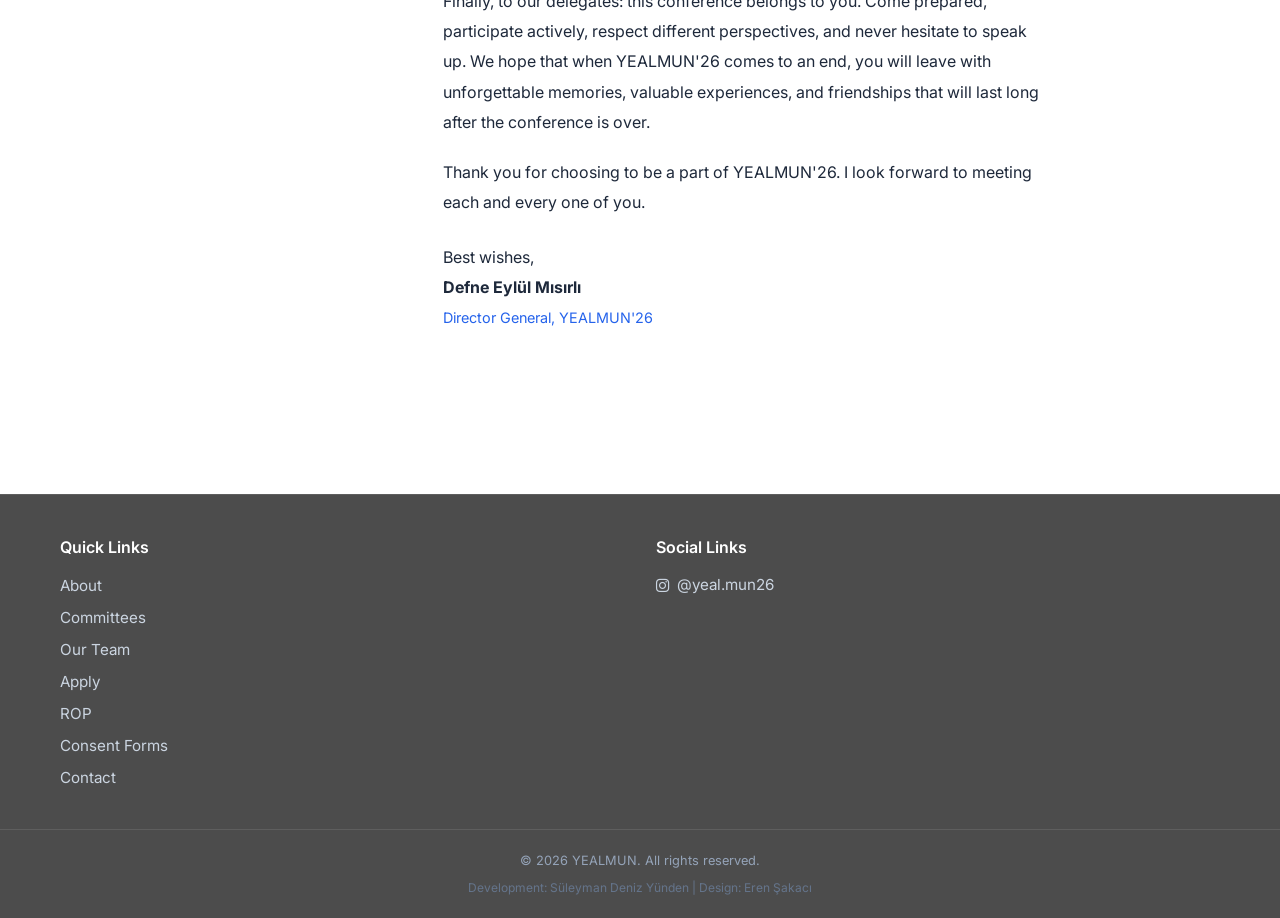
==== commit 6433c4fd: "Synchronized files with the ones in website" ====
--- a/index.html
+++ b/index.html
@@ -24,7 +24,6 @@
                     <li><a href="committees.html" class="nav-link">Committees</a></li>
                     <li><a href="team.html" class="nav-link">Our Team</a></li>
                     <li><a href="apply.html" class="nav-link">Apply</a></li>
-                    <!-- Schedule kaldırıldı -->
                     <li><a href="rop.html" class="nav-link">YEALMUN ROP</a></li>
                     <li><a href="consent.html" class="nav-link">Consent Forms</a></li>
                     <li><a href="contact.html" class="nav-link">Contact</a></li>
@@ -159,7 +158,6 @@
                     <li><a href="committees.html">Committees</a></li>
                     <li><a href="team.html">Our Team</a></li>
                     <li><a href="apply.html">Apply</a></li>
-                    <li><a href="schedule.html">Schedule</a></li>
                     <li><a href="rop.html">ROP</a></li>
                     <li><a href="consent.html">Consent Forms</a></li>
                     <li><a href="contact.html">Contact</a></li>
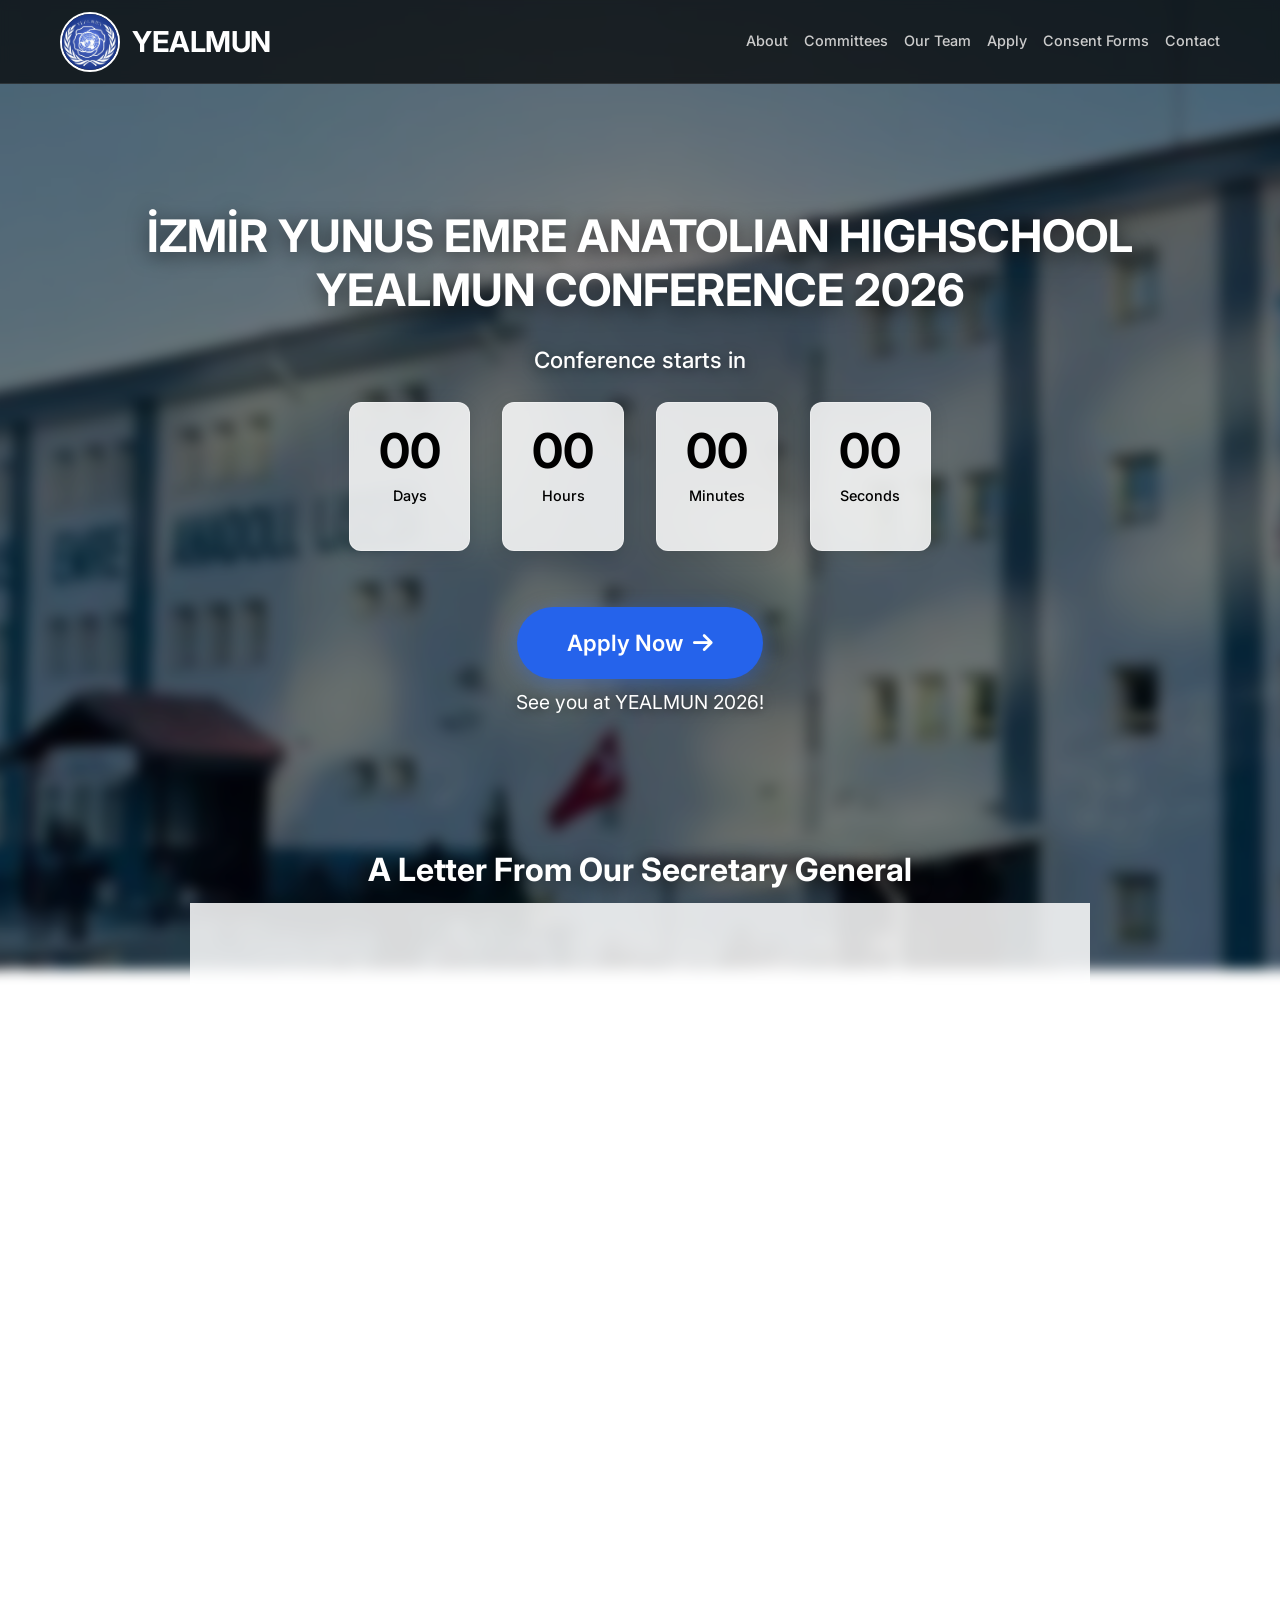
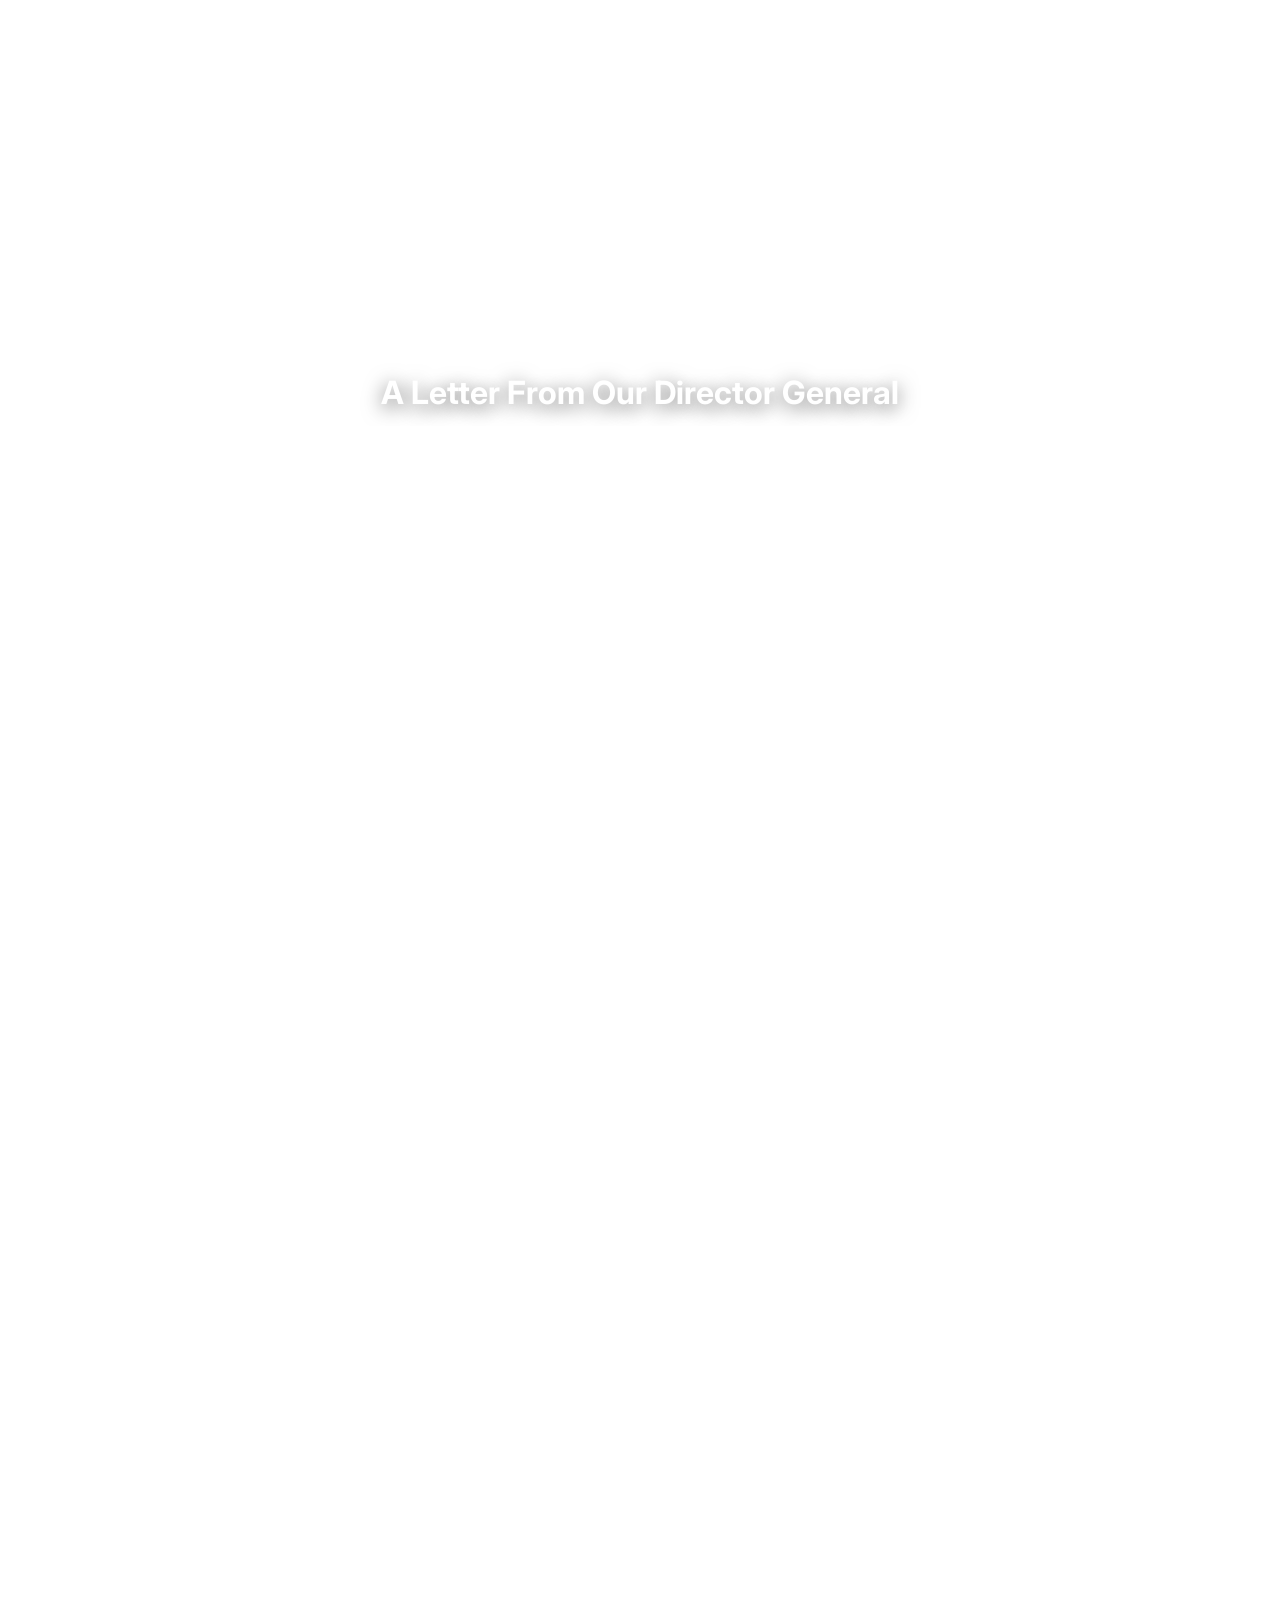
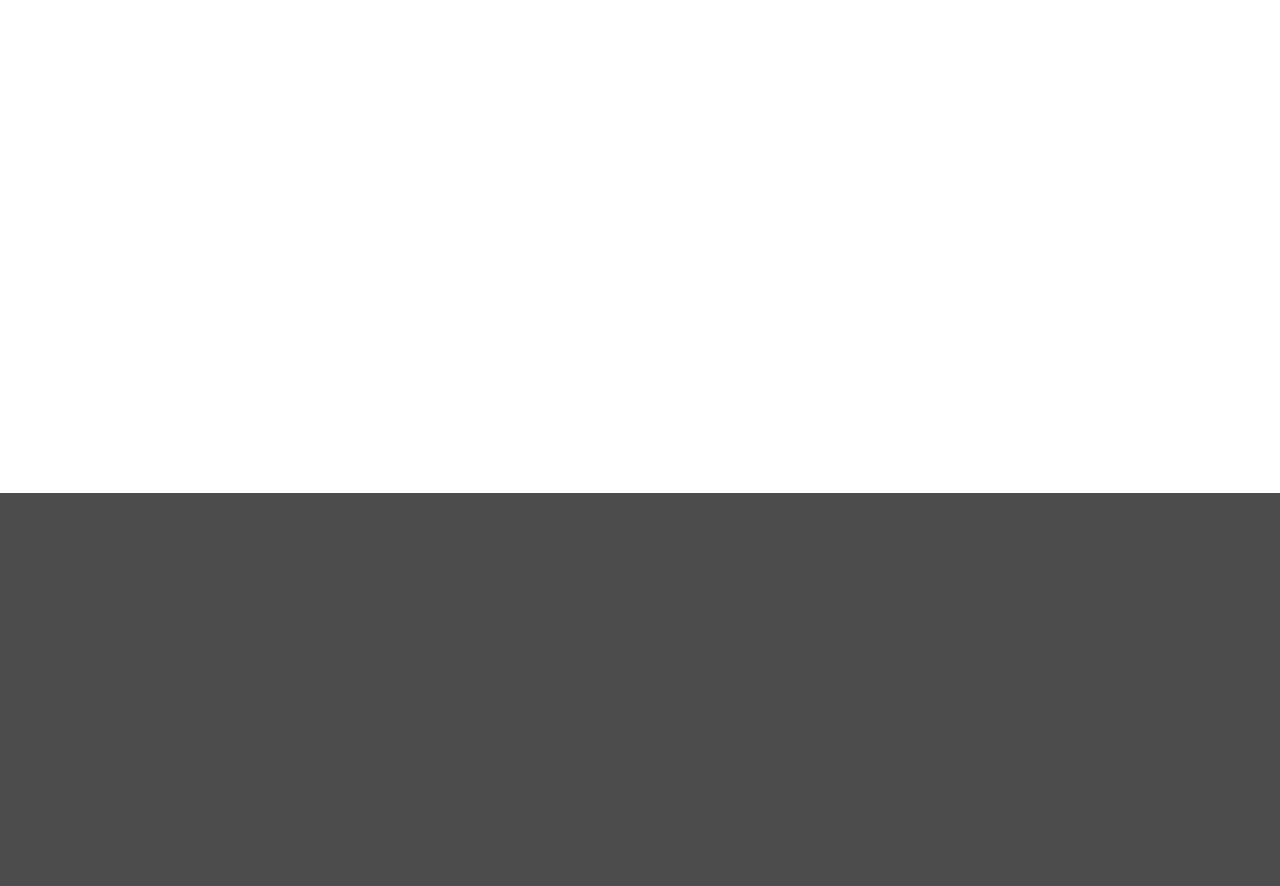
==== commit 581d35a0: "Remove ROP page from website" ====
--- a/index.html
+++ b/index.html
@@ -24,7 +24,6 @@
                     <li><a href="committees.html" class="nav-link">Committees</a></li>
                     <li><a href="team.html" class="nav-link">Our Team</a></li>
                     <li><a href="apply.html" class="nav-link">Apply</a></li>
-                    <li><a href="rop.html" class="nav-link">YEALMUN ROP</a></li>
                     <li><a href="consent.html" class="nav-link">Consent Forms</a></li>
                     <li><a href="contact.html" class="nav-link">Contact</a></li>
                 </ul>
@@ -158,7 +157,6 @@
                     <li><a href="committees.html">Committees</a></li>
                     <li><a href="team.html">Our Team</a></li>
                     <li><a href="apply.html">Apply</a></li>
-                    <li><a href="rop.html">ROP</a></li>
                     <li><a href="consent.html">Consent Forms</a></li>
                     <li><a href="contact.html">Contact</a></li>
                 </ul>
--- a/css/style.css
+++ b/css/style.css
@@ -33,7 +33,7 @@
     width: 100%;
 }
 
-/* Arka plan fotoğrafı – tüm sayfalar için, kenar taşmasını engelle */
+/* Arka plan fotoğrafı */
 body::before {
     content: '';
     position: fixed;
@@ -62,7 +62,7 @@
     z-index: 1;
 }
 
-/* HEADER – SİYAH (şeffaf) */
+/* HEADER */
 .site-header {
     background: rgba(0, 0, 0, 0.7);
     padding: 0.6rem 0;
@@ -249,29 +249,6 @@
 .section-header p {
     color: #ffffff;
     font-size: 1.2rem;
-    text-shadow: 0 2px 12px rgba(0, 0, 0, 0.5);
-}
-
-/* PAGE PLACEHOLDER (diğer sayfalar) */
-.page-placeholder {
-    min-height: calc(100vh - 280px);
-    display: flex;
-    align-items: center;
-    justify-content: center;
-    text-align: center;
-    padding: 4rem 0 5rem 0;
-}
-
-.page-placeholder h1 {
-    font-size: 2.5rem;
-    color: #ffffff;
-    margin-bottom: 1rem;
-    text-shadow: 0 4px 20px rgba(0, 0, 0, 0.6);
-}
-
-.page-placeholder p {
-    font-size: 1.1rem;
-    color: #ffffff;
     text-shadow: 0 2px 12px rgba(0, 0, 0, 0.5);
 }
 
@@ -317,7 +294,7 @@
     margin: 0;
 }
 
-/* TEAM CARDS – YATAY, 3 SÜTUN */
+/* TEAM CARDS */
 .team-grid {
     display: grid;
     grid-template-columns: repeat(3, 1fr);
@@ -389,7 +366,7 @@
     font-weight: 500;
 }
 
-/* EXEC fotoğrafı için */
+/* EXEC fotoğrafı */
 .exec-photo-wrapper {
     display: flex;
     justify-content: center;
@@ -404,12 +381,12 @@
     margin: 0 auto 2rem auto;
 }
 
-/* COMMITTEES SAYFASI KART STILLERİ */
+/* COMMITTEES */
 .committees-grid {
     display: grid;
     grid-template-columns: repeat(3, 1fr);
-    gap: 1.8rem;
-    max-width: 1100px;
+    gap: 2rem;
+    max-width: 1200px;
     margin: 0 auto;
 }
 
@@ -422,6 +399,8 @@
     transition: box-shadow 0.2s;
     display: flex;
     flex-direction: column;
+    text-align: center;
+    min-width: 0;
 }
 
 .committee-card-item:hover {
@@ -443,6 +422,38 @@
     padding: 0.8rem 0.8rem 0.2rem 0.8rem;
     margin: 0;
     line-height: 1.4;
+    text-align: center;
+    display: flex;
+    flex-wrap: wrap;
+    align-items: center;
+    justify-content: center;
+    gap: 0.5rem;
+}
+
+.difficulty {
+    font-size: 0.7rem;
+    font-weight: 600;
+    padding: 0.2rem 0.7rem;
+    border-radius: 20px;
+    text-transform: uppercase;
+    letter-spacing: 0.3px;
+    display: inline-block;
+    white-space: nowrap;
+}
+
+.difficulty.beginner {
+    background: #dcfce7;
+    color: #166534;
+}
+
+.difficulty.intermediate {
+    background: #fef9c3;
+    color: #854d0e;
+}
+
+.difficulty.advanced {
+    background: #fee2e2;
+    color: #991b1b;
 }
 
 .committee-agenda {
@@ -451,13 +462,49 @@
     color: #1e293b;
     line-height: 1.6;
     flex: 1;
-}
-
-.committee-agenda strong {
+    text-align: center;
+}
+
+.agenda-header {
+    display: flex;
+    flex-direction: column;
+    align-items: center;
+    justify-content: center;
+    gap: 0.2rem;
+    padding: 0 0.2rem;
+    max-width: 100%;
+    margin: 0 auto;
+}
+
+.agenda-label {
     color: #2563eb;
-    display: block;
-    margin-bottom: 0.3rem;
+    font-weight: 700;
     font-size: 0.95rem;
+    white-space: nowrap;
+}
+
+.agenda-title {
+    font-weight: 400;
+    font-size: 0.95rem;
+    color: #1e293b;
+    text-align: center;
+    width: 100%;
+    overflow-wrap: anywhere;
+}
+
+.agenda-header--open {
+    display: inline-flex;
+    flex-direction: row;
+    align-items: center;
+    justify-content: center;
+    gap: 0.35rem;
+    flex-wrap: nowrap;
+    margin: 0 auto;
+}
+
+.agenda-title--open {
+    font-weight: 700;
+    width: auto;
 }
 
 .committee-agenda p {
@@ -465,75 +512,7 @@
     font-size: 0.92rem;
     color: #1e293b;
     line-height: 1.6;
-}
-
-/* FOOTER */
-.site-footer {
-    background: rgba(0, 0, 0, 0.7);
-    backdrop-filter: blur(4px);
-    color: #cbd5e1;
-    padding-top: 2.5rem;
-    margin-top: 3rem;
-    border-top: 1px solid rgba(255, 255, 255, 0.1);
-}
-
-.footer-container {
-    display: flex;
-    flex-wrap: wrap;
-    gap: 2rem;
-    justify-content: space-between;
-}
-
-.footer-col {
-    flex: 1;
-    min-width: 160px;
-}
-
-.footer-col h4 {
-    color: #ffffff;
-    font-weight: 600;
-    margin-bottom: 0.8rem;
-    font-size: 1rem;
-}
-
-.footer-col ul {
-    list-style: none;
-}
-
-.footer-col ul li {
-    margin-bottom: 0.4rem;
-}
-
-.footer-col ul li a {
-    color: #cbd5e1;
-    text-decoration: none;
-    font-size: 0.95rem;
-}
-
-.footer-col ul li a:hover {
-    color: #ffffff;
-}
-
-.social-links li a {
-    display: flex;
-    align-items: center;
-    gap: 0.5rem;
-}
-
-.footer-bottom {
     text-align: center;
-    padding: 1.2rem;
-    border-top: 1px solid rgba(255, 255, 255, 0.1);
-    margin-top: 2rem;
-    font-size: 0.8rem;
-    color: #94a3b8;
-    line-height: 1.8;
-}
-
-.footer-bottom .credit {
-    margin-top: 0.3rem;
-    font-size: 0.75rem;
-    color: #64748b;
 }
 
 /* BUTTON */
@@ -556,117 +535,94 @@
     background: #1d4ed8;
 }
 
-/* SCHEDULE SAYFASI */
-.schedule-grid {
-    display: grid;
-    grid-template-columns: repeat(3, 1fr);
-    gap: 1.5rem;
-    max-width: 1200px;
-    margin: 0 auto;
-}
-
-.schedule-day {
-    background: rgba(255, 255, 255, 0.85);
+.btn-apply {
+    margin-top: 1.5rem;
+    padding: 18px 50px;
+    font-size: 1.4rem;
+    background: #2563eb;
+    border-radius: 40px;
+    box-shadow: 0 4px 20px rgba(37, 99, 235, 0.4);
+    transition: 0.25s;
+    border: none;
+    cursor: pointer;
+    display: inline-flex;
+    align-items: center;
+    gap: 10px;
+}
+
+.btn-apply:hover {
+    background: #1d4ed8;
+    transform: scale(1.03);
+    box-shadow: 0 6px 30px rgba(37, 99, 235, 0.6);
+}
+
+/* FOOTER */
+.site-footer {
+    background: rgba(0, 0, 0, 0.7);
     backdrop-filter: blur(4px);
-    border: 1px solid rgba(255, 255, 255, 0.3);
-    border-radius: 16px;
-    overflow: hidden;
-    transition: box-shadow 0.2s;
-}
-
-.schedule-day:hover {
-    box-shadow: 0 8px 30px rgba(0, 0, 0, 0.08);
-}
-
-.schedule-day-header {
-    padding: 1.2rem 1.5rem;
-    display: flex;
+    color: #cbd5e1;
+    padding-top: 2.5rem;
+    margin-top: 3rem;
+    border-top: 1px solid rgba(255, 255, 255, 0.1);
+}
+
+.footer-container {
+    display: flex;
+    flex-wrap: wrap;
+    gap: 2rem;
     justify-content: space-between;
-    align-items: center;
-    flex-wrap: wrap;
+}
+
+.footer-col {
+    flex: 1;
+    min-width: 160px;
+}
+
+.footer-col h4 {
+    color: #ffffff;
+    font-weight: 600;
+    margin-bottom: 0.8rem;
+    font-size: 1rem;
+}
+
+.footer-col ul {
+    list-style: none;
+}
+
+.footer-col ul li {
+    margin-bottom: 0.4rem;
+}
+
+.footer-col ul li a {
+    color: #cbd5e1;
+    text-decoration: none;
+    font-size: 0.95rem;
+}
+
+.footer-col ul li a:hover {
+    color: #ffffff;
+}
+
+.social-links li a {
+    display: flex;
+    align-items: center;
     gap: 0.5rem;
 }
 
-.schedule-day-header h2 {
-    font-size: 1.4rem;
-    font-weight: 700;
-    color: #000000;
-    margin: 0;
-    display: flex;
-    align-items: center;
-}
-
-.day-date {
-    font-size: 0.9rem;
-    font-weight: 500;
-    color: #475569;
-    background: rgba(255, 255, 255, 0.6);
-    padding: 0.2rem 0.8rem;
-    border-radius: 20px;
-}
-
-.schedule-items {
-    padding: 0.5rem 1.5rem 1.5rem 1.5rem;
-    display: flex;
-    flex-direction: column;
-    gap: 0.3rem;
-}
-
-.schedule-item {
-    display: flex;
-    align-items: center;
-    padding: 0.5rem 0.8rem;
-    border-radius: 8px;
-    transition: background 0.15s;
-    gap: 1rem;
-}
-
-.schedule-item:hover {
-    background: rgba(0, 0, 0, 0.02);
-}
-
-.schedule-time {
-    font-weight: 600;
-    font-size: 0.85rem;
-    color: #1e293b;
-    min-width: 110px;
-    flex-shrink: 0;
-    font-variant-numeric: tabular-nums;
-}
-
-.schedule-event {
-    font-size: 0.95rem;
-    color: #000000;
-    display: flex;
-    align-items: center;
-    gap: 0.6rem;
-}
-
-.schedule-event i {
-    width: 18px;
+.footer-bottom {
+    text-align: center;
+    padding: 1.2rem;
+    border-top: 1px solid rgba(255, 255, 255, 0.1);
+    margin-top: 2rem;
+    font-size: 0.8rem;
+    color: #94a3b8;
+    line-height: 1.8;
+}
+
+.footer-bottom .credit {
+    margin-top: 0.3rem;
+    font-size: 0.75rem;
     color: #64748b;
-    font-size: 0.9rem;
-}
-
-.schedule-item.highlight .schedule-event {
-    font-weight: 600;
-}
-.schedule-item.highlight .schedule-event i {
-    color: #3b82f6;
-}
-
-.schedule-item.break-item .schedule-event i {
-    color: #94a3b8;
-}
-.schedule-item.break-item .schedule-event {
-    color: #64748b;
-}
-
-.schedule-item.lunch-item .schedule-event i {
-    color: #f59e0b;
-}
-.schedule-item.lunch-item .schedule-event {
-    font-weight: 500;
 }
 
 /* ============================================================ */
@@ -683,9 +639,6 @@
     }
     .home-content h1 {
         font-size: 2.2rem;
-    }
-    .schedule-grid {
-        grid-template-columns: 1fr 1fr;
     }
     .committees-grid {
         grid-template-columns: repeat(2, 1fr);
@@ -820,35 +773,9 @@
         justify-content: center;
     }
 
-    .schedule-grid {
-        grid-template-columns: 1fr;
-        max-width: 600px;
-    }
-    .schedule-item {
-        flex-direction: column;
-        align-items: flex-start;
-        gap: 0.1rem;
-        padding: 0.6rem 0.5rem;
-    }
-    .schedule-time {
-        min-width: auto;
-        font-size: 0.8rem;
-        color: #64748b;
-    }
-    .schedule-event {
-        font-size: 0.9rem;
-    }
-    .schedule-day-header {
-        flex-direction: column;
-        align-items: flex-start;
-    }
-    .schedule-day-header h2 {
-        font-size: 1.2rem;
-    }
-
     .committees-grid {
         grid-template-columns: 1fr;
-        max-width: 400px;
+        max-width: 500px;
     }
     .committee-image {
         height: 180px;
@@ -912,84 +839,4 @@
     .logo-text {
         font-size: 1.2rem;
     }
-}
-/* Apply Now butonu – büyütüldü */
-.btn-apply {
-    margin-top: 1.5rem;
-    padding: 18px 50px;
-    font-size: 1.4rem;
-    background: #2563eb;
-    border-radius: 40px;
-    box-shadow: 0 4px 20px rgba(37, 99, 235, 0.4);
-    transition: 0.25s;
-    border: none;
-    cursor: pointer;
-    display: inline-flex;
-    align-items: center;
-    gap: 10px;
-}
-
-.btn-apply:hover {
-    background: #1d4ed8;
-    transform: scale(1.03);
-    box-shadow: 0 6px 30px rgba(37, 99, 235, 0.6);
-}
-
-/* COMMITTEES kartları – tüm yazılar ortalandı */
-.committee-card-item {
-    background: rgba(255, 255, 255, 0.85);
-    backdrop-filter: blur(4px);
-    border: 1px solid rgba(255, 255, 255, 0.3);
-    border-radius: 16px;
-    overflow: hidden;
-    transition: box-shadow 0.2s;
-    display: flex;
-    flex-direction: column;
-    text-align: center;
-}
-
-.committee-card-item:hover {
-    box-shadow: 0 6px 20px rgba(0, 0, 0, 0.06);
-}
-
-.committee-image {
-    width: 100%;
-    height: 200px;
-    object-fit: cover;
-    display: block;
-    border-bottom: 1px solid rgba(0, 0, 0, 0.05);
-}
-
-.committee-card-item h3 {
-    font-size: 1.15rem;
-    font-weight: 600;
-    color: #000000;
-    padding: 0.8rem 0.8rem 0.2rem 0.8rem;
-    margin: 0;
-    line-height: 1.4;
-    text-align: center;
-}
-
-.committee-agenda {
-    padding: 0.2rem 0.8rem 0.8rem 0.8rem;
-    font-size: 0.95rem;
-    color: #1e293b;
-    line-height: 1.6;
-    flex: 1;
-    text-align: center;
-}
-
-.committee-agenda strong {
-    color: #2563eb;
-    display: block;
-    margin-bottom: 0.3rem;
-    font-size: 0.95rem;
-}
-
-.committee-agenda p {
-    margin: 0.3rem 0 0 0;
-    font-size: 0.92rem;
-    color: #1e293b;
-    line-height: 1.6;
-    text-align: center;
 }
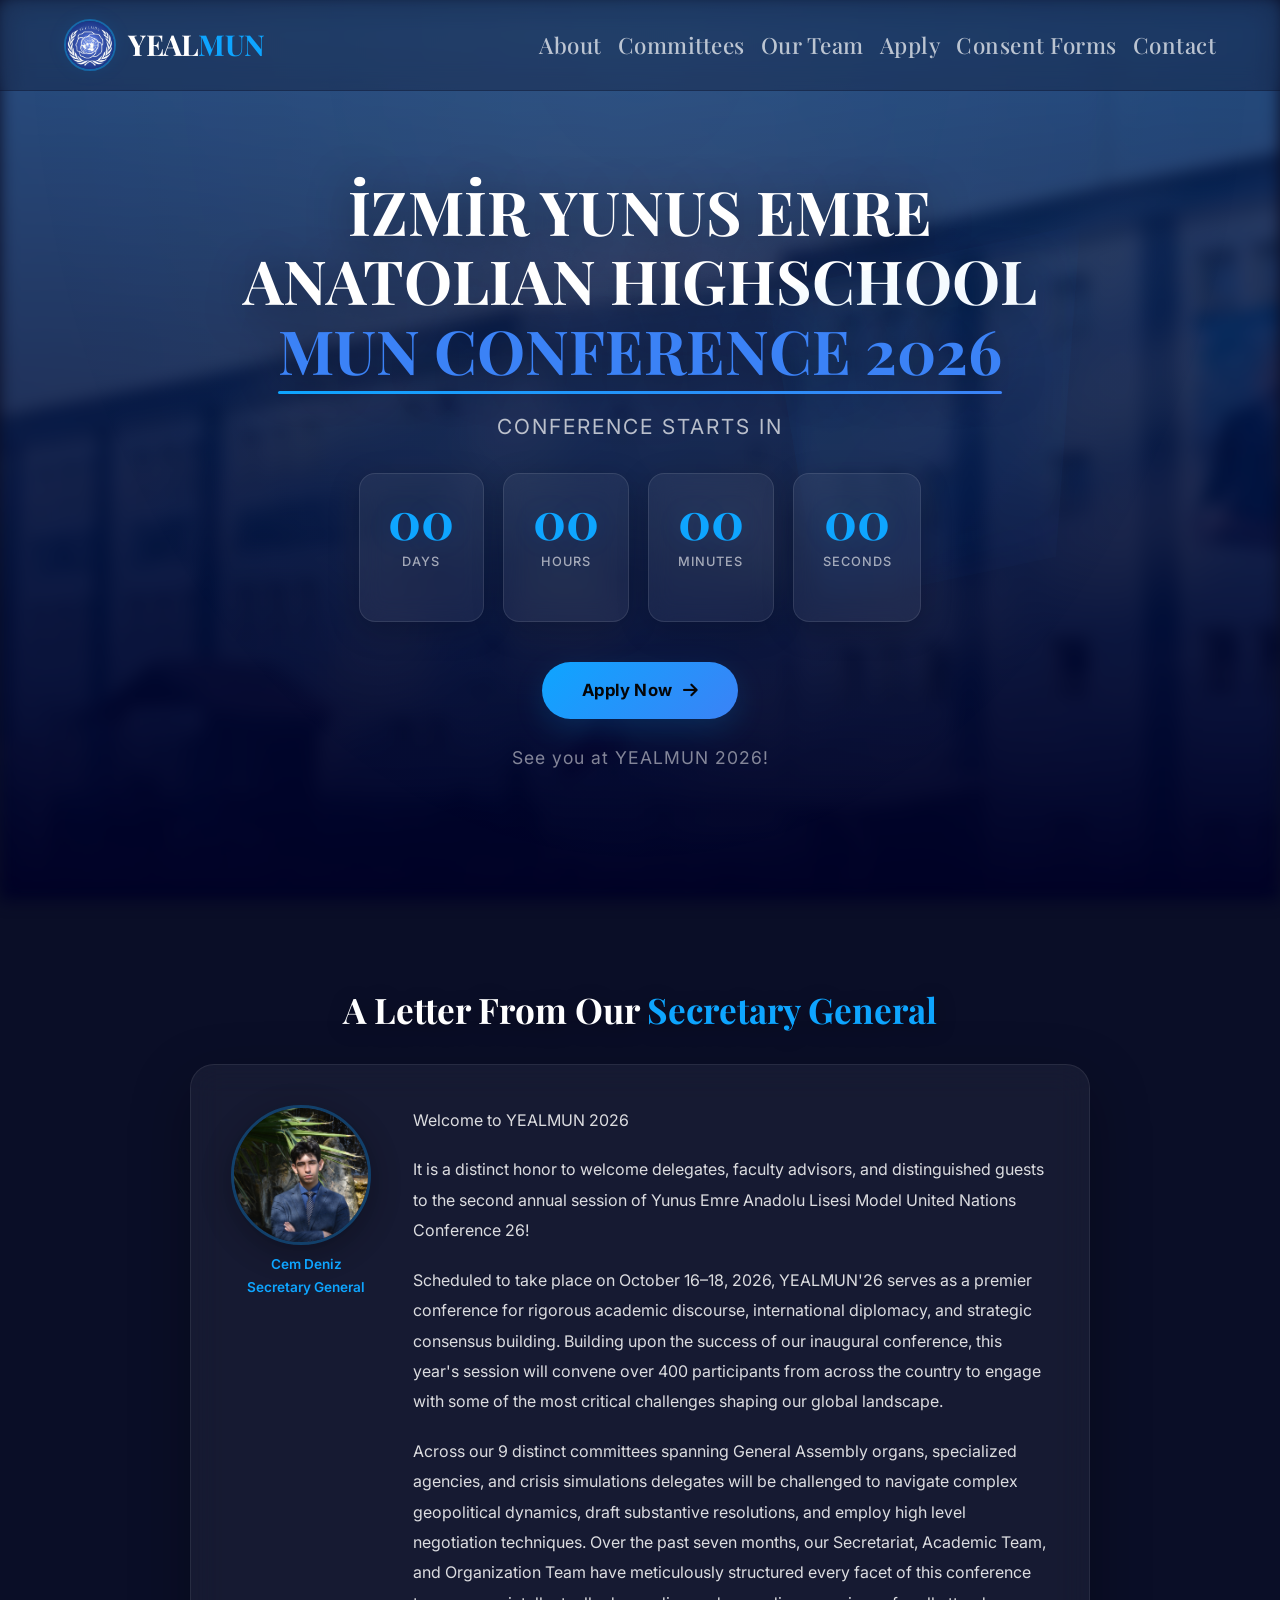
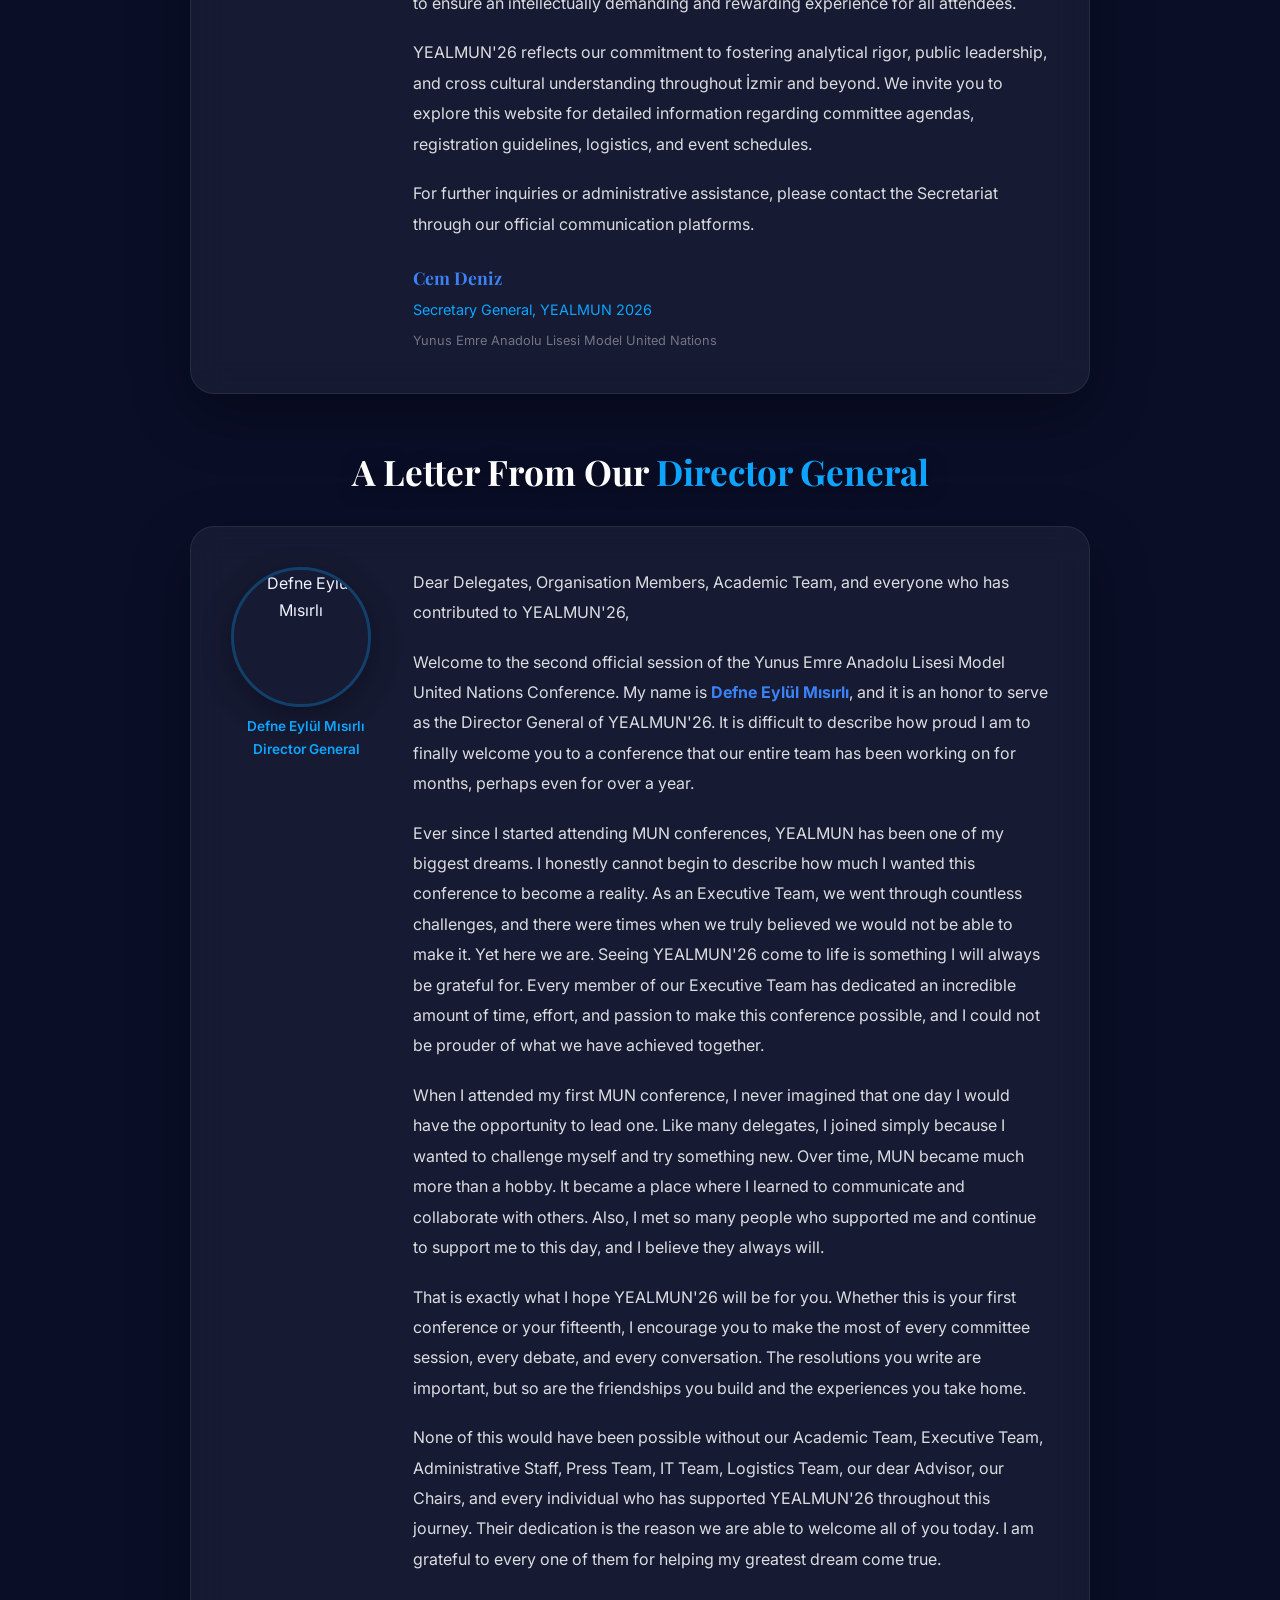
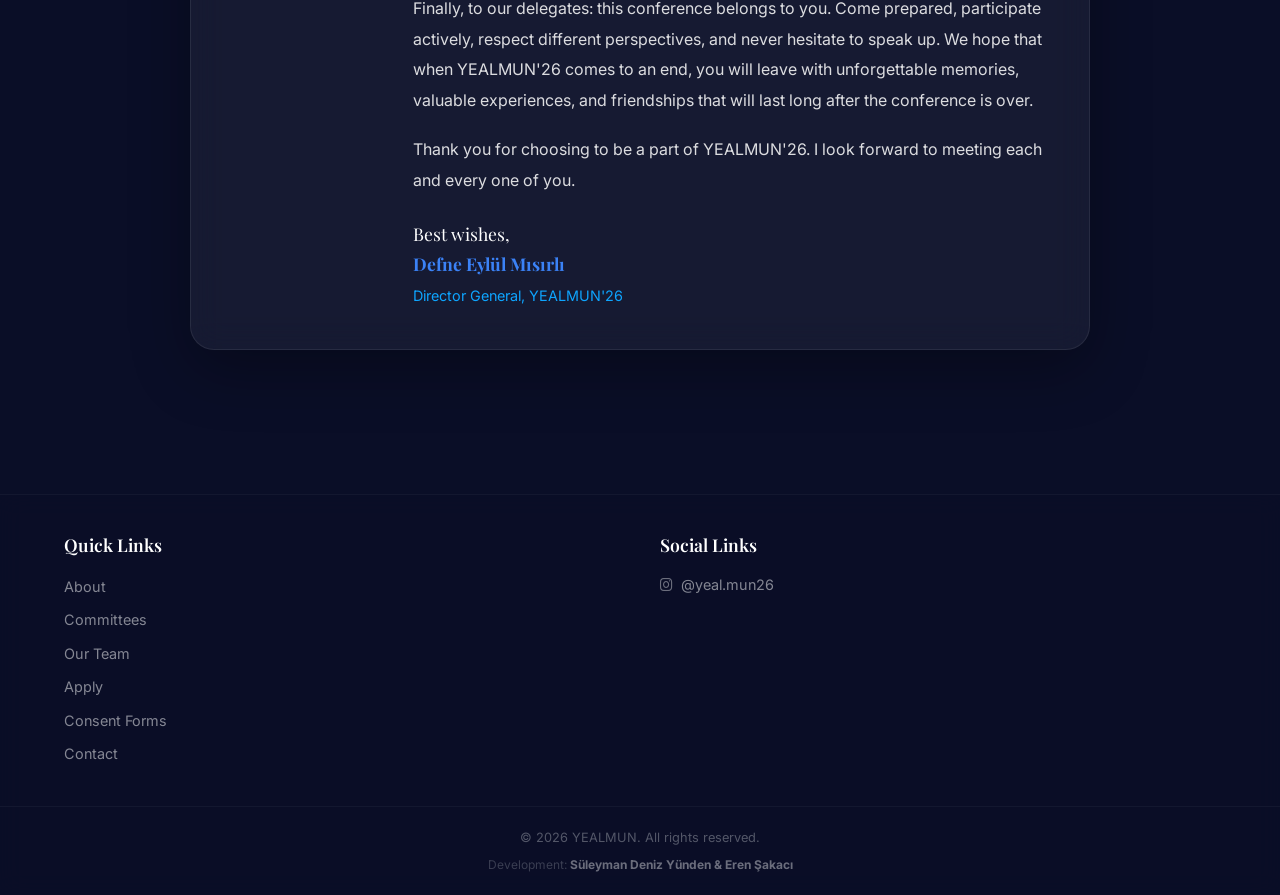
==== commit 0f14dfc2: "The design of the website has completely renewed." ====
--- a/index.html
+++ b/index.html
@@ -3,11 +3,15 @@
 <head>
     <meta charset="UTF-8">
     <meta name="viewport" content="width=device-width, initial-scale=1.0">
+    <meta http-equiv="Cache-Control" content="no-cache, no-store, must-revalidate">
+    <meta http-equiv="Pragma" content="no-cache">
+    <meta http-equiv="Expires" content="0">
+    
     <title>YEALMUN – Home</title>
     <link rel="icon" type="image/jpeg" href="assets/yealmun_logo.jpeg">
-    <link rel="stylesheet" href="css/style.css">
+    <link rel="stylesheet" href="css/style.css?v=20260807">
     <link rel="stylesheet" href="https://cdnjs.cloudflare.com/ajax/libs/font-awesome/6.0.0-beta3/css/all.min.css">
-    <link href="https://fonts.googleapis.com/css2?family=Inter:opsz,wght@300;400;500;600;700&display=swap" rel="stylesheet">
+    <link href="https://fonts.googleapis.com/css2?family=Playfair+Display:wght@400;600;700&family=Inter:wght@300;400;500;600;700&display=swap" rel="stylesheet">
 </head>
 <body>
     <header class="site-header">
@@ -15,27 +19,30 @@
             <div class="logo-area">
                 <a href="index.html" class="logo-link">
                     <img src="assets/yealmun_logo.jpeg" alt="YEALMUN Logo" class="logo-img">
-                    <span class="logo-text">YEALMUN</span>
+                    <span class="logo-text">YEAL<span>MUN</span></span>
                 </a>
             </div>
-            <nav class="main-nav">
+            <button class="mobile-menu-btn" id="mobileMenuBtn" aria-label="Toggle navigation"><i class="fas fa-bars"></i></button>
+            <nav class="main-nav" aria-label="Main navigation">
                 <ul class="nav-list">
                     <li><a href="about.html" class="nav-link">About</a></li>
                     <li><a href="committees.html" class="nav-link">Committees</a></li>
                     <li><a href="team.html" class="nav-link">Our Team</a></li>
                     <li><a href="apply.html" class="nav-link">Apply</a></li>
+                    
                     <li><a href="consent.html" class="nav-link">Consent Forms</a></li>
                     <li><a href="contact.html" class="nav-link">Contact</a></li>
                 </ul>
             </nav>
-            <button class="mobile-menu-btn" id="mobileMenuBtn"><i class="fas fa-bars"></i></button>
         </div>
     </header>
 
     <main>
-        <section class="home-hero">
+        <!-- HERO -->
+        <section class="home-hero reveal">
             <div class="container home-content">
-                <h1>İZMİR YUNUS EMRE ANATOLIAN HIGHSCHOOL<br>YEALMUN CONFERENCE 2026</h1>
+                <div class="hero-decor" aria-hidden="true"></div>
+                <h1>İZMİR YUNUS EMRE<br>ANATOLIAN HIGHSCHOOL<br><span class="highlight">MUN CONFERENCE 2026</span></h1>
                 <p class="countdown-label">Conference starts in</p>
                 <div class="countdown-grid">
                     <div class="countdown-item">
@@ -55,97 +62,66 @@
                         <span class="countdown-label">Seconds</span>
                     </div>
                 </div>
-                <a href="apply.html" class="btn btn-primary btn-apply">Apply Now <i class="fas fa-arrow-right"></i></a>
+                <div class="hero-cta">
+                    <a href="apply.html" class="btn-apply">Apply Now <i class="fas fa-arrow-right"></i></a>
+                </div>
                 <p class="countdown-message">See you at YEALMUN 2026!</p>
             </div>
         </section>
 
-        <!-- A Letter From Our Secretary General -->
-        <section class="page-section" style="padding-top: 0;">
+        <!-- LETTERS -->
+        <section class="page-section reveal">
             <div class="container">
                 <div class="letter-card">
-                    <h2 style="font-size: 2rem; font-weight: 700; color: #ffffff; text-shadow: 0 4px 20px rgba(0,0,0,0.6); text-align: center; margin-bottom: 0.5rem;">A Letter From Our Secretary General</h2>
-                    <div style="background: rgba(255,255,255,0.85); backdrop-filter: blur(4px); border: 1px solid rgba(255,255,255,0.3); border-radius: 16px; padding: 2.5rem; max-width: 900px; margin: 0 auto; display: flex; gap: 2rem; align-items: flex-start; flex-wrap: wrap;">
-                        <div style="flex: 0 0 180px; text-align: center;">
-                            <img src="assets/cem_deniz.JPG" alt="Cem Deniz" style="width: 150px; height: 150px; border-radius: 50%; object-fit: cover; border: 3px solid #2563eb;">
-                            <p style="font-size: 0.85rem; color: #2563eb; font-weight: 600; margin-top: 0.5rem;">Cem Deniz<br>Secretary General</p>
+                    <h2>A Letter From Our <span>Secretary General</span></h2>
+                    <div class="letter-inner">
+                        <div class="letter-avatar">
+                            <img src="assets/cem_deniz.JPG" alt="Cem Deniz">
+                            <p>Cem Deniz<br>Secretary General</p>
                         </div>
-                        <div style="flex: 1; min-width: 250px;">
-                            <p style="font-size: 1rem; line-height: 1.9; color: #1e293b; margin-bottom: 1.2rem;">
-                                Welcome to YEALMUN 2026
-                            </p>
-                            <p style="font-size: 1rem; line-height: 1.9; color: #1e293b; margin-bottom: 1.2rem;">
-                                It is a distinct honor to welcome delegates, faculty advisors, and distinguished guests to the second annual session of Yunus Emre Anadolu Lisesi Model United Nations Conference 26!
-                            </p>
-                            <p style="font-size: 1rem; line-height: 1.9; color: #1e293b; margin-bottom: 1.2rem;">
-                                Scheduled to take place on October 16–18, 2026, YEALMUN'26 serves as a premier conference for rigorous academic discourse, international diplomacy, and strategic consensus building. Building upon the success of our inaugural conference, this year's session will convene over 400 participants from across the country to engage with some of the most critical challenges shaping our global landscape.
-                            </p>
-                            <p style="font-size: 1rem; line-height: 1.9; color: #1e293b; margin-bottom: 1.2rem;">
-                                Across our 9 distinct committees spanning General Assembly organs, specialized agencies, and crisis simulations delegates will be challenged to navigate complex geopolitical dynamics, draft substantive resolutions, and employ high level negotiation techniques. Over the past seven months, our Secretariat, Academic Team, and Organization Team have meticulously structured every facet of this conference to ensure an intellectually demanding and rewarding experience for all attendees.
-                            </p>
-                            <p style="font-size: 1rem; line-height: 1.9; color: #1e293b; margin-bottom: 1.2rem;">
-                                YEALMUN'26 reflects our commitment to fostering analytical rigor, public leadership, and cross cultural understanding throughout İzmir and beyond. We invite you to explore this website for detailed information regarding committee agendas, registration guidelines, logistics, and event schedules.
-                            </p>
-                            <p style="font-size: 1rem; line-height: 1.9; color: #1e293b; margin-bottom: 0.5rem;">
-                                For further inquiries or administrative assistance, please contact the Secretariat through our official communication platforms.
-                            </p>
-                            <p style="font-size: 1rem; line-height: 1.9; color: #1e293b; margin-top: 1.5rem;">
+                        <div class="letter-body">
+                            <p>Welcome to YEALMUN 2026</p>
+                            <p>It is a distinct honor to welcome delegates, faculty advisors, and distinguished guests to the second annual session of Yunus Emre Anadolu Lisesi Model United Nations Conference 26!</p>
+                            <p>Scheduled to take place on October 16–18, 2026, YEALMUN'26 serves as a premier conference for rigorous academic discourse, international diplomacy, and strategic consensus building. Building upon the success of our inaugural conference, this year's session will convene over 400 participants from across the country to engage with some of the most critical challenges shaping our global landscape.</p>
+                            <p>Across our 9 distinct committees spanning General Assembly organs, specialized agencies, and crisis simulations delegates will be challenged to navigate complex geopolitical dynamics, draft substantive resolutions, and employ high level negotiation techniques. Over the past seven months, our Secretariat, Academic Team, and Organization Team have meticulously structured every facet of this conference to ensure an intellectually demanding and rewarding experience for all attendees.</p>
+                            <p>YEALMUN'26 reflects our commitment to fostering analytical rigor, public leadership, and cross cultural understanding throughout İzmir and beyond. We invite you to explore this website for detailed information regarding committee agendas, registration guidelines, logistics, and event schedules.</p>
+                            <p>For further inquiries or administrative assistance, please contact the Secretariat through our official communication platforms.</p>
+                            <div class="signature">
                                 <strong>Cem Deniz</strong><br>
-                                <span style="font-size: 0.9rem; color: #2563eb;">Secretary General, YEALMUN 2026</span><br>
-                                <span style="font-size: 0.9rem; color: #475569;">Yunus Emre Anadolu Lisesi Model United Nations</span>
-                            </p>
+                                <span>Secretary General, YEALMUN 2026</span><br>
+                                <span style="font-size:0.8rem;color:rgba(255,255,255,0.4);">Yunus Emre Anadolu Lisesi Model United Nations</span>
+                            </div>
+                        </div>
+                    </div>
+                </div>
+
+                <div class="letter-card">
+                    <h2>A Letter From Our <span>Director General</span></h2>
+                    <div class="letter-inner">
+                        <div class="letter-avatar">
+                            <img src="assets/defne_eylul_misirli.png" alt="Defne Eylül Mısırlı">
+                            <p>Defne Eylül Mısırlı<br>Director General</p>
+                        </div>
+                        <div class="letter-body">
+                            <p>Dear Delegates, Organisation Members, Academic Team, and everyone who has contributed to YEALMUN'26,</p>
+                            <p>Welcome to the second official session of the Yunus Emre Anadolu Lisesi Model United Nations Conference. My name is <strong>Defne Eylül Mısırlı</strong>, and it is an honor to serve as the Director General of YEALMUN'26. It is difficult to describe how proud I am to finally welcome you to a conference that our entire team has been working on for months, perhaps even for over a year.</p>
+                            <p>Ever since I started attending MUN conferences, YEALMUN has been one of my biggest dreams. I honestly cannot begin to describe how much I wanted this conference to become a reality. As an Executive Team, we went through countless challenges, and there were times when we truly believed we would not be able to make it. Yet here we are. Seeing YEALMUN'26 come to life is something I will always be grateful for. Every member of our Executive Team has dedicated an incredible amount of time, effort, and passion to make this conference possible, and I could not be prouder of what we have achieved together.</p>
+                            <p>When I attended my first MUN conference, I never imagined that one day I would have the opportunity to lead one. Like many delegates, I joined simply because I wanted to challenge myself and try something new. Over time, MUN became much more than a hobby. It became a place where I learned to communicate and collaborate with others. Also, I met so many people who supported me and continue to support me to this day, and I believe they always will.</p>
+                            <p>That is exactly what I hope YEALMUN'26 will be for you. Whether this is your first conference or your fifteenth, I encourage you to make the most of every committee session, every debate, and every conversation. The resolutions you write are important, but so are the friendships you build and the experiences you take home.</p>
+                            <p>None of this would have been possible without our Academic Team, Executive Team, Administrative Staff, Press Team, IT Team, Logistics Team, our dear Advisor, our Chairs, and every individual who has supported YEALMUN'26 throughout this journey. Their dedication is the reason we are able to welcome all of you today. I am grateful to every one of them for helping my greatest dream come true.</p>
+                            <p>Finally, to our delegates: this conference belongs to you. Come prepared, participate actively, respect different perspectives, and never hesitate to speak up. We hope that when YEALMUN'26 comes to an end, you will leave with unforgettable memories, valuable experiences, and friendships that will last long after the conference is over.</p>
+                            <p>Thank you for choosing to be a part of YEALMUN'26. I look forward to meeting each and every one of you.</p>
+                            <div class="signature">
+                                Best wishes,<br>
+                                <strong>Defne Eylül Mısırlı</strong><br>
+                                <span>Director General, YEALMUN'26</span>
+                            </div>
                         </div>
                     </div>
                 </div>
             </div>
         </section>
 
-        <!-- A Letter From Our Director General -->
-        <section class="page-section" style="padding-top: 0;">
-            <div class="container">
-                <div class="letter-card">
-                    <h2 style="font-size: 2rem; font-weight: 700; color: #ffffff; text-shadow: 0 4px 20px rgba(0,0,0,0.6); text-align: center; margin-bottom: 0.5rem;">A Letter From Our Director General</h2>
-                    <div style="background: rgba(255,255,255,0.85); backdrop-filter: blur(4px); border: 1px solid rgba(255,255,255,0.3); border-radius: 16px; padding: 2.5rem; max-width: 900px; margin: 0 auto; display: flex; gap: 2rem; align-items: flex-start; flex-wrap: wrap;">
-                        <div style="flex: 0 0 180px; text-align: center;">
-                            <img src="assets/defne_eylul_misirli.png" alt="Defne Eylül Mısırlı" style="width: 150px; height: 150px; border-radius: 50%; object-fit: cover; border: 3px solid #2563eb;">
-                            <p style="font-size: 0.85rem; color: #2563eb; font-weight: 600; margin-top: 0.5rem;">Defne Eylül Mısırlı<br>Director General</p>
-                        </div>
-                        <div style="flex: 1; min-width: 250px;">
-                            <p style="font-size: 1rem; line-height: 1.9; color: #1e293b; margin-bottom: 1.2rem;">
-                                Dear Delegates, Organisation Members, Academic Team, and everyone who has contributed to YEALMUN'26,
-                            </p>
-                            <p style="font-size: 1rem; line-height: 1.9; color: #1e293b; margin-bottom: 1.2rem;">
-                                Welcome to the second official session of the Yunus Emre Anadolu Lisesi Model United Nations Conference.
-                                My name is <strong>Defne Eylül Mısırlı</strong>, and it is an honor to serve as the Director General of YEALMUN'26. It is difficult to describe how proud I am to finally welcome you to a conference that our entire team has been working on for months, perhaps even for over a year.
-                            </p>
-                            <p style="font-size: 1rem; line-height: 1.9; color: #1e293b; margin-bottom: 1.2rem;">
-                                Ever since I started attending MUN conferences, YEALMUN has been one of my biggest dreams. I honestly cannot begin to describe how much I wanted this conference to become a reality. As an Executive Team, we went through countless challenges, and there were times when we truly believed we would not be able to make it. Yet here we are. Seeing YEALMUN'26 come to life is something I will always be grateful for. Every member of our Executive Team has dedicated an incredible amount of time, effort, and passion to make this conference possible, and I could not be prouder of what we have achieved together.
-                            </p>
-                            <p style="font-size: 1rem; line-height: 1.9; color: #1e293b; margin-bottom: 1.2rem;">
-                                When I attended my first MUN conference, I never imagined that one day I would have the opportunity to lead one. Like many delegates, I joined simply because I wanted to challenge myself and try something new. Over time, MUN became much more than a hobby. It became a place where I learned to communicate and collaborate with others. Also, I met so many people who supported me and continue to support me to this day, and I believe they always will.
-                            </p>
-                            <p style="font-size: 1rem; line-height: 1.9; color: #1e293b; margin-bottom: 1.2rem;">
-                                That is exactly what I hope YEALMUN'26 will be for you. Whether this is your first conference or your fifteenth, I encourage you to make the most of every committee session, every debate, and every conversation. The resolutions you write are important, but so are the friendships you build and the experiences you take home.
-                            </p>
-                            <p style="font-size: 1rem; line-height: 1.9; color: #1e293b; margin-bottom: 1.2rem;">
-                                None of this would have been possible without our Academic Team, Executive Team, Administrative Staff, Press Team, IT Team, Logistics Team, our dear Advisor, our Chairs, and every individual who has supported YEALMUN'26 throughout this journey. Their dedication is the reason we are able to welcome all of you today. I am grateful to every one of them for helping my greatest dream come true.
-                            </p>
-                            <p style="font-size: 1rem; line-height: 1.9; color: #1e293b; margin-bottom: 1.2rem;">
-                                Finally, to our delegates: this conference belongs to you. Come prepared, participate actively, respect different perspectives, and never hesitate to speak up. We hope that when YEALMUN'26 comes to an end, you will leave with unforgettable memories, valuable experiences, and friendships that will last long after the conference is over.
-                            </p>
-                            <p style="font-size: 1rem; line-height: 1.9; color: #1e293b; margin-bottom: 0.5rem;">
-                                Thank you for choosing to be a part of YEALMUN'26. I look forward to meeting each and every one of you.
-                            </p>
-                            <p style="font-size: 1rem; line-height: 1.9; color: #1e293b; margin-top: 1.5rem;">
-                                Best wishes,<br>
-                                <strong>Defne Eylül Mısırlı</strong><br>
-                                <span style="font-size: 0.9rem; color: #2563eb;">Director General, YEALMUN'26</span>
-                            </p>
-                        </div>
-                    </div>
-                </div>
-            </div>
-        </section>
     </main>
 
     <footer class="site-footer">
@@ -157,6 +133,7 @@
                     <li><a href="committees.html">Committees</a></li>
                     <li><a href="team.html">Our Team</a></li>
                     <li><a href="apply.html">Apply</a></li>
+                    
                     <li><a href="consent.html">Consent Forms</a></li>
                     <li><a href="contact.html">Contact</a></li>
                 </ul>
@@ -170,10 +147,12 @@
         </div>
         <div class="footer-bottom">
             <p>&copy; 2026 YEALMUN. All rights reserved.</p>
-            <p class="credit">Development: Süleyman Deniz Yünden | Design: Eren Şakacı</p>
+            <p class="credit">Development: <strong>Süleyman Deniz Yünden &amp; Eren Şakacı</strong></p>
         </div>
     </footer>
 
-    <script src="js/scripts.js"></script>
+    <script src="js/scripts.js?v=20260807"></script>
 </body>
-</html>+</html>
+
+
--- a/css/style.css
+++ b/css/style.css
@@ -1,4 +1,9 @@
-/* style.css – YEALMUN Sade Tema, Okul Fotoğrafı Arka Plan (Blurlu), Mobile Uyum */
+/* ============================================
+   YEALMUN 2026 - ULTRA MODERN (HAMBURGER + GLASS)
+   Font: Playfair Display + Inter
+   Renkler: Koyu Lacivert, Altın, Beyaz
+   ============================================ */
+
 * {
     margin: 0;
     padding: 0;
@@ -11,16 +16,13 @@
 
 body {
     font-family: 'Inter', sans-serif;
-    color: #000000;
-    line-height: 1.6;
+    background-color: #0a0e27; /* yedek renk, ama resim tam kaplar */
+    color: #eef2ff;
+    line-height: 1.7;
+    overflow-x: hidden;
     min-height: 100vh;
-    position: relative;
-    background-color: transparent;
-    overflow-x: hidden;
-}
-
-body.menu-open {
-    overflow: hidden;
+    display: flex;
+    flex-direction: column;
 }
 
 img {
@@ -29,48 +31,59 @@
     height: auto;
 }
 
-main {
-    width: 100%;
-}
-
-/* Arka plan fotoğrafı */
+a {
+    text-decoration: none;
+    color: inherit;
+}
+
 body::before {
     content: '';
     position: fixed;
-    top: -5%;
-    left: -5%;
-    width: 110%;
-    height: 110%;
-    z-index: -2;
-    background-image: url('../assets/yeal.jpg');
+    top: 0;
+    left: 0;
+    width: 100vw;
+    height: 100vh;
+    z-index: -1;
+    background-image: linear-gradient(rgba(2, 33, 90, 0.705), rgb(0, 1, 37)), url('../assets/yeal.jpg');
     background-size: cover;
     background-position: center;
     background-repeat: no-repeat;
-    filter: blur(6px) brightness(0.5);
-    transform: scale(1.05);
-}
-
-body::after {
-    display: none;
-}
-
+    filter: blur(8px);
+    transform: scale(1.00);
+}
+
+/* ---------- CONTAINER ---------- */
 .container {
     max-width: 1200px;
     margin: 0 auto;
-    padding: 0 20px;
+    padding: 0 24px;
     position: relative;
     z-index: 1;
 }
 
-/* HEADER */
+main {
+    flex: 1;
+    display: flex;
+    flex-direction: column;
+}
+
+/* ---------- HEADER ---------- */
 .site-header {
-    background: rgba(0, 0, 0, 0.7);
-    padding: 0.6rem 0;
-    position: sticky;
+    position: fixed;
     top: 0;
-    z-index: 100;
-    border-bottom: 1px solid rgba(255, 255, 255, 0.1);
-    backdrop-filter: blur(4px);
+    left: 0;
+    width: 100%;
+    z-index: 1000;
+    padding: 0.8rem 0;
+    background: rgba(10, 14, 39, 0.3);
+    backdrop-filter: blur(12px);
+    border-bottom: 1px solid rgba(10, 14, 39, 0.3);
+    transition: background 0.3s ease, box-shadow 0.3s ease;
+}
+
+.site-header.scrolled {
+    background: rgba(10, 14, 39, 0.85);
+    box-shadow: 0 8px 32px rgba(0, 0, 0, 0.4);
 }
 
 .header-container {
@@ -85,7 +98,6 @@
     display: flex;
     align-items: center;
     gap: 12px;
-    min-width: 0;
 }
 
 .logo-link {
@@ -93,247 +105,512 @@
     align-items: center;
     gap: 12px;
     text-decoration: none;
-    min-width: 0;
 }
 
 .logo-img {
-    height: 60px;
-    width: 60px;
+    height: 52px;
+    width: 52px;
     border-radius: 50%;
     object-fit: cover;
-    border: 2px solid #ffffff;
+    border: 2px solid rgba(14,165,255,0.45);
+    box-shadow: 0 0 20px rgba(14,165,255,0.08);
 }
 
 .logo-text {
+    font-family: 'Playfair Display', serif;
     font-size: 1.8rem;
     font-weight: 700;
     color: #ffffff;
     letter-spacing: -0.5px;
 }
 
-.main-nav {
-    display: flex;
-    align-items: center;
-    margin-left: auto;
-}
-
+.logo-text span {
+    color: var(--accent);
+}
+
+/* ---------- HAMBURGER ---------- */
+.mobile-menu-btn {
+    display: block !important;
+    font-size: 1.4rem;
+    background: rgba(255, 255, 255, 0.08);
+    border: 1px solid rgba(255, 255, 255, 0.15);
+    border-radius: 10px;
+    cursor: pointer;
+    color: #ffffff;
+    padding: 0.45rem 0.7rem;
+    line-height: 1;
+    transition: background 0.2s;
+    z-index: 1001;
+}
+
+.mobile-menu-btn:hover {
+    background: rgba(255, 255, 255, 0.15);
+}
+
+/* ---------- NAV LIST ---------- */
 .nav-list {
-    display: flex;
+    position: static;
+    top: auto;
+    right: auto;
+    width: auto;
+    height: auto;
+    background: transparent;
+    backdrop-filter: none;
+    flex-direction: row;
+    align-items: center;
+    justify-content: flex-end;
+    padding: 0;
     gap: 1rem;
     list-style: none;
-    flex-wrap: wrap;
-    align-items: center;
+    transition: none;
+    z-index: 1;
+    border-left: none;
+    overflow: visible;
+    display: flex;
+}
+
+@media (max-width: 768px) {
+    .nav-list {
+        position: fixed;
+        top: 0;
+        right: -100%;
+        width: min(80%, 340px);
+        height: 100vh;
+        background: rgba(10, 14, 39, 0.97);
+        backdrop-filter: blur(20px);
+        flex-direction: column;
+        align-items: flex-start;
+        justify-content: center;
+        padding: 2rem 2.5rem;
+        gap: 1.2rem;
+        list-style: none;
+        transition: right 0.35s cubic-bezier(0.4, 0, 0.2, 1);
+        z-index: 999;
+        border-left: 1px solid rgba(255, 255, 255, 0.06);
+        overflow-y: auto;
+    }
+
+    .nav-list.active-mobile {
+        right: 0;
+    }
+    .mobile-menu-btn { display: block !important; }
+}
+
+@media (min-width: 769px) {
+    .mobile-menu-btn { display: none !important; }
 }
 
 .nav-link {
-    text-decoration: none;
+    font-family: 'Playfair Display', serif;
+    font-size: 1.4rem;
     font-weight: 500;
-    font-size: 0.9rem;
-    color: #cccccc;
-    padding: 0.4rem 0;
+    color: rgba(255, 255, 255, 0.7);
+    padding: 0.6rem 0;
     border-bottom: 2px solid transparent;
-    transition: border-color 0.15s, color 0.15s;
+    transition: color 0.25s, border-color 0.25s;
+    letter-spacing: 0.5px;
+    width: 100%;
 }
 
 .nav-link:hover,
 .nav-link.active {
-    color: #ffffff;
-    border-bottom-color: #ffffff;
-}
-
-.mobile-menu-btn {
-    display: none;
-    font-size: 1.4rem;
-    background: rgba(255, 255, 255, 0.12);
-    border: 1px solid rgba(255, 255, 255, 0.2);
-    border-radius: 8px;
+    color: var(--accent);
+    border-bottom-color: var(--accent);
+}
+
+/* ---------- HERO ---------- */
+.home-hero {
+    min-height: 100vh;
+    display: flex;
+    align-items: center;
+    justify-content: center;
+    text-align: center;
+    padding: 6rem 0 3rem;
+    position: relative;
+}
+
+.home-hero::before {
+    content: '';
+    position: absolute;
+    inset: 0;
+    background: radial-gradient(ellipse at center top, rgba(14,165,255,0.05) 0%, transparent 70%);
+    pointer-events: none;
+}
+
+.home-content h1 {
+    font-family: 'Playfair Display', serif;
+    font-size: 3.8rem;
+    font-weight: 700;
+    color: #ffffff;
+    margin-bottom: 1.5rem;
+    line-height: 1.15;
+    text-shadow: 0 8px 40px rgba(0, 0, 0, 0.5);
+}
+
+.home-content h1 .highlight {
+    color: var(--accent-2);
+    position: relative;
+}
+
+.home-content h1 .highlight::after {
+    content: '';
+    position: absolute;
+    bottom: -4px;
+    left: 0;
+    width: 100%;
+    height: 3px;
+    background: linear-gradient(90deg, var(--accent), var(--accent-2));
+    border-radius: 2px;
+}
+
+.countdown-label {
+    font-size: 1.3rem;
+    font-weight: 400;
+    color: rgba(255, 255, 255, 0.7);
+    margin-bottom: 1.8rem;
+    letter-spacing: 2px;
+    text-transform: uppercase;
+}
+
+.countdown-grid {
+    display: flex;
+    justify-content: center;
+    gap: 1.2rem;
+    flex-wrap: wrap;
+    margin-bottom: 2.5rem;
+}
+
+.countdown-item {
+    background: rgba(255, 255, 255, 0.06);
+    backdrop-filter: blur(12px);
+    border: 1px solid rgba(255, 255, 255, 0.1);
+    padding: 1.2rem 1.8rem;
+    border-radius: 16px;
+    min-width: 100px;
+    box-shadow: 0 8px 32px rgba(0, 0, 0, 0.2);
+    transition: transform 0.3s ease, box-shadow 0.3s ease;
+}
+
+.countdown-item:hover {
+    transform: translateY(-4px);
+    box-shadow: 0 12px 40px rgba(0, 0, 0, 0.3);
+}
+
+.countdown-number {
+    display: block;
+    font-family: 'Playfair Display', serif;
+    font-size: 3.2rem;
+    font-weight: 700;
+    color: var(--accent);
+    line-height: 1;
+    text-shadow: 0 0 30px rgba(14,165,255,0.12);
+}
+
+.countdown-item .countdown-label {
+    font-size: 0.8rem;
+    font-weight: 500;
+    color: rgba(255, 255, 255, 0.6);
+    margin-top: 0.4rem;
+    display: block;
+    text-transform: uppercase;
+    letter-spacing: 1px;
+}
+
+.countdown-message {
+    font-size: 1.1rem;
+    color: rgba(255, 255, 255, 0.5);
+    margin-top: 1.5rem;
+    letter-spacing: 1px;
+}
+
+.hero-cta {
+    margin-top: 0.6rem;
+    margin-bottom: 1rem;
+}
+
+/* ---------- CALL TO ACTION ---------- */
+.cta-section {
+    padding: 4rem 0;
+    text-align: center;
+}
+
+.cta-box {
+    background: rgba(255, 255, 255, 0.04);
+    backdrop-filter: blur(16px);
+    border: 1px solid rgba(255, 255, 255, 0.06);
+    border-radius: 32px;
+    padding: 3rem 2rem;
+    max-width: 760px;
+    margin: 0 auto;
+    box-shadow: 0 20px 60px rgba(0, 0, 0, 0.3);
+}
+
+.cta-box h2 {
+    font-family: 'Playfair Display', serif;
+    font-size: 2.2rem;
+    color: #ffffff;
+    margin-bottom: 0.5rem;
+}
+
+.cta-box h2 span {
+    color: var(--accent-2);
+}
+
+.cta-box p {
+    color: rgba(255, 255, 255, 0.6);
+    font-size: 1.1rem;
+    margin-bottom: 1.8rem;
+}
+
+.btn-apply {
+    padding: 14px 40px;
+    font-size: 1.05rem;
+    font-weight: 700;
+    background: linear-gradient(135deg, var(--accent), var(--accent-2));
+    color: #050507;
+    border: none;
+    border-radius: 48px;
+    box-shadow: 0 10px 30px rgba(14,165,255,0.16);
     cursor: pointer;
-    color: #ffffff;
-    padding: 0.45rem 0.6rem;
-    line-height: 1;
-}
-
-/* HOME HERO */
-.home-hero {
-    min-height: calc(100vh - 140px);
-    display: flex;
-    align-items: center;
-    justify-content: center;
-    text-align: center;
-    padding: 3rem 0;
-}
-
-.home-content h1 {
-    font-size: 2.8rem;
+    transition: all 0.28s ease;
+    display: inline-flex;
+    align-items: center;
+    gap: 10px;
+    text-decoration: none;
+    letter-spacing: 0.4px;
+}
+
+.btn-apply:hover {
+    transform: translateY(-3px) scale(1.02);
+    box-shadow: 0 14px 42px rgba(14,165,255,0.22);
+    background: linear-gradient(135deg, var(--accent-2), var(--accent));
+}
+
+.btn-apply i {
+    transition: transform 0.3s ease;
+}
+
+.btn-apply:hover i {
+    transform: translateX(4px);
+}
+
+/* ---------- LETTERS ---------- */
+.letter-card {
+    margin-bottom: 3rem;
+}
+
+.letter-card h2 {
+    font-family: 'Playfair Display', serif;
+    font-size: 2.2rem;
     font-weight: 700;
     color: #ffffff;
+    text-align: center;
     margin-bottom: 1.5rem;
-    line-height: 1.2;
-    text-shadow: 0 4px 20px rgba(0, 0, 0, 0.6);
-}
-
-.countdown-label {
-    font-size: 1.4rem;
-    font-weight: 500;
-    color: #ffffff;
-    margin-bottom: 1.5rem;
-    text-shadow: 0 2px 12px rgba(0, 0, 0, 0.5);
-}
-
-.countdown-grid {
-    display: flex;
+    text-shadow: 0 4px 20px rgba(0, 0, 0, 0.4);
+}
+
+.letter-card h2 span {
+    color: var(--accent);
+}
+
+.letter-inner {
+    background: rgba(255, 255, 255, 0.05);
+    backdrop-filter: blur(16px);
+    border: 1px solid rgba(255, 255, 255, 0.08);
+    border-radius: 24px;
+    padding: 2.5rem;
+    max-width: 900px;
+    margin: 0 auto;
+    display: flex;
+    gap: 2rem;
+    align-items: flex-start;
+    flex-wrap: wrap;
+    box-shadow: 0 20px 60px rgba(0, 0, 0, 0.3);
+}
+
+.letter-avatar {
+    flex: 0 0 150px;
+    text-align: center;
+}
+
+.letter-avatar img {
+    width: 140px;
+    height: 140px;
+    border-radius: 50%;
+    object-fit: cover;
+    border: 3px solid rgba(14,165,255,0.28);
+    box-shadow: 0 8px 30px rgba(0, 0, 0, 0.3);
+}
+
+.letter-avatar p {
+    font-size: 0.85rem;
+    color: var(--accent);
+    font-weight: 600;
+    margin-top: 0.5rem;
+}
+
+.letter-body {
+    flex: 1;
+    min-width: 250px;
+}
+
+.letter-body p {
+    font-size: 1rem;
+    line-height: 1.9;
+    color: rgba(255, 255, 255, 0.85);
+    margin-bottom: 1.2rem;
+}
+
+.letter-body strong {
+    color: var(--accent-2);
+}
+
+.letter-body .signature {
+    margin-top: 1.5rem;
+    font-family: 'Playfair Display', serif;
+    font-size: 1.1rem;
+    color: #ffffff;
+}
+
+.letter-body .signature span {
+    color: var(--accent);
+    font-size: 0.9rem;
+    font-family: 'Inter', sans-serif;
+}
+
+/* ---------- PAGE SECTIONS ---------- */
+.page-section {
+    padding: 5rem 0 6rem;
+}
+
+.section-header {
+    text-align: center;
+    margin-bottom: 3rem;
+    max-width: 760px;
+    margin-left: auto;
+    margin-right: auto;
+}
+
+.section-header h1 {
+    font-family: 'Playfair Display', serif;
+    font-size: 3.8rem;
+    font-weight: 700;
+    color: #ffffff;
+    margin-bottom: 0.5rem;
+    text-shadow: 0 4px 30px rgba(0, 0, 0, 0.4);
+}
+
+.section-header h1 span {
+    color: var(--accent-2);
+}
+
+.section-header p {
+    font-size: 1.15rem;
+    color: rgba(255, 255, 255, 0.65);
+    letter-spacing: 0.5px;
+}
+
+/* ---------- APPLY GRID ---------- */
+.apply-grid {
+    display: flex;
+    flex-wrap: wrap;
     justify-content: center;
     gap: 2rem;
-    flex-wrap: wrap;
-    margin-bottom: 2rem;
-}
-
-.countdown-item {
-    background: rgba(255, 255, 255, 0.85);
-    backdrop-filter: blur(4px);
-    padding: 1.2rem 1.8rem;
-    border-radius: 12px;
-    border: 1px solid rgba(255, 255, 255, 0.3);
-    min-width: 100px;
-    box-shadow: 0 4px 20px rgba(0, 0, 0, 0.1);
-}
-
-.countdown-number {
-    display: block;
-    font-size: 3rem;
-    font-weight: 700;
-    color: #000000;
-    line-height: 1.2;
-}
-
-.countdown-item .countdown-label {
-    font-size: 0.9rem;
-    font-weight: 500;
-    color: #000000;
-    margin-top: 0.3rem;
-    display: block;
-    text-shadow: none;
-}
-
-.countdown-message {
-    font-size: 1.2rem;
-    font-weight: 400;
-    color: #ffffff;
-    margin-top: 0.5rem;
-    text-shadow: 0 2px 12px rgba(0, 0, 0, 0.6);
-}
-
-/* PAGE SECTIONS */
-.page-section {
-    padding: 3.5rem 0 4.5rem 0;
-}
-
-.section-header {
-    text-align: center;
-    margin-bottom: 2.5rem;
-    width: 100%;
-    max-width: 860px;
-    margin-left: auto;
-    margin-right: auto;
-}
-
-.section-header h1 {
-    font-size: 4rem;
-    color: #ffffff;
-    margin-bottom: 0.8rem;
-    font-weight: 700;
-    letter-spacing: -1px;
-    text-shadow: 0 4px 20px rgba(0, 0, 0, 0.6);
-}
-
-.section-header p {
-    color: #ffffff;
-    font-size: 1.2rem;
-    text-shadow: 0 2px 12px rgba(0, 0, 0, 0.5);
-}
-
-/* APPLY CARDS */
-.apply-grid {
-    display: grid;
-    grid-template-columns: repeat(auto-fit, minmax(200px, 1fr));
-    gap: 2rem;
-    max-width: 1000px;
+    max-width: 850px;
     margin: 0 auto;
 }
 
 .apply-card {
-    background: rgba(255, 255, 255, 0.85);
-    backdrop-filter: blur(4px);
-    border: 1px solid rgba(255, 255, 255, 0.3);
-    border-radius: 16px;
+    flex: 0 0 calc(50% - 1rem);
+    max-width: calc(50% - 1rem);
+    min-width: 220px;
+    background: rgba(255, 255, 255, 0.05);
+    backdrop-filter: blur(16px);
+    border: 1px solid rgba(255, 255, 255, 0.08);
+    border-radius: 20px;
     padding: 2rem 1.5rem;
     text-align: center;
     text-decoration: none;
-    color: #000000;
-    transition: box-shadow 0.15s, transform 0.1s, background 0.15s;
+    color: #ffffff;
+    transition: all 0.3s ease;
     display: flex;
     flex-direction: column;
     align-items: center;
-    gap: 0.5rem;
+    gap: 0.6rem;
+    box-shadow: 0 8px 32px rgba(0, 0, 0, 0.15);
 }
 
 .apply-card:hover {
-    box-shadow: 0 8px 30px rgba(0, 0, 0, 0.15);
-    transform: translateY(-2px);
-    background: rgba(255, 255, 255, 0.95);
+    transform: translateY(-6px);
+    background: rgba(255, 255, 255, 0.1);
+    border-color: rgba(14,165,255,0.22);
+    box-shadow: 0 16px 48px rgba(0, 0, 0, 0.25);
+}
+
+.apply-card:nth-child(5) {
+    flex: 0 0 calc(50% - 1rem);
+    max-width: calc(50% - 1rem);
 }
 
 .apply-icon {
     font-size: 2.8rem;
-    color: #2563eb;
+    color: var(--accent);
+    transition: transform 0.3s ease;
+}
+
+.apply-card:hover .apply-icon {
+    transform: scale(1.1);
 }
 
 .apply-card h3 {
     font-size: 1.1rem;
     font-weight: 600;
     margin: 0;
-}
-
-/* TEAM CARDS */
+    color: #ffffff;
+}
+
+/* ---------- TEAM GRID ---------- */
 .team-grid {
     display: grid;
     grid-template-columns: repeat(3, 1fr);
-    gap: 1.5rem;
+    gap: 1.8rem;
     max-width: 1200px;
     margin: 0 auto;
 }
 
 .team-card-horizontal {
-    background: rgba(255, 255, 255, 0.85);
-    backdrop-filter: blur(4px);
-    border: 1px solid rgba(255, 255, 255, 0.3);
-    border-radius: 14px;
-    padding: 1.2rem;
+    background: rgba(255, 255, 255, 0.05);
+    backdrop-filter: blur(16px);
+    border: 1px solid rgba(255, 255, 255, 0.06);
+    border-radius: 20px;
+    padding: 1.2rem 1.5rem;
     display: flex;
     align-items: center;
     gap: 1.2rem;
-    min-height: 180px;
-    transition: box-shadow 0.15s, background 0.15s;
-    overflow: hidden;
+    min-height: 160px;
+    transition: all 0.3s ease;
+    box-shadow: 0 8px 24px rgba(0, 0, 0, 0.1);
 }
 
 .team-card-horizontal:hover {
-    box-shadow: 0 4px 20px rgba(0, 0, 0, 0.1);
-    background: rgba(255, 255, 255, 0.95);
+    transform: translateY(-4px);
+    background: rgba(255, 255, 255, 0.08);
+    border-color: rgba(14,165,255,0.14);
+    box-shadow: 0 16px 40px rgba(0, 0, 0, 0.2);
 }
 
 .team-photo-horizontal {
-    width: 140px;
-    height: 140px;
+    width: 100px;
+    height: 100px;
     border-radius: 50%;
     object-fit: cover;
-    border: 2px solid rgba(255, 255, 255, 0.6);
+    border: 2px solid rgba(14,165,255,0.14);
     flex-shrink: 0;
 }
 
 .team-photo-horizontal.small {
-    width: 95px;
-    height: 95px;
+    width: 70px;
+    height: 70px;
 }
 
 .duo-photos-horizontal {
@@ -343,45 +620,21 @@
     flex-shrink: 0;
 }
 
-.team-info {
-    display: flex;
-    flex-direction: column;
-    gap: 0.2rem;
-    flex: 1;
-    min-width: 0;
-    overflow-wrap: anywhere;
-}
-
 .team-info h3 {
     font-size: 1rem;
     font-weight: 600;
-    color: #000000;
+    color: #ffffff;
     margin: 0;
     line-height: 1.3;
 }
 
 .team-info .team-title {
     font-size: 0.85rem;
-    color: #2563eb;
+    color: var(--accent);
     font-weight: 500;
 }
 
-/* EXEC fotoğrafı */
-.exec-photo-wrapper {
-    display: flex;
-    justify-content: center;
-    align-items: center;
-    background: rgba(255, 255, 255, 0.85);
-    backdrop-filter: blur(4px);
-    padding: 10px;
-    border-radius: 16px;
-    border: 1px solid rgba(255, 255, 255, 0.3);
-    box-shadow: 0 4px 20px rgba(0, 0, 0, 0.1);
-    max-width: min(100%, 560px);
-    margin: 0 auto 2rem auto;
-}
-
-/* COMMITTEES */
+/* ---------- COMMITTEES GRID ---------- */
 .committees-grid {
     display: grid;
     grid-template-columns: repeat(3, 1fr);
@@ -391,20 +644,21 @@
 }
 
 .committee-card-item {
-    background: rgba(255, 255, 255, 0.85);
-    backdrop-filter: blur(4px);
-    border: 1px solid rgba(255, 255, 255, 0.3);
-    border-radius: 16px;
+    background: rgba(255, 255, 255, 0.05);
+    backdrop-filter: blur(16px);
+    border: 1px solid rgba(255, 255, 255, 0.06);
+    border-radius: 20px;
     overflow: hidden;
-    transition: box-shadow 0.2s;
+    transition: all 0.3s ease;
     display: flex;
     flex-direction: column;
-    text-align: center;
-    min-width: 0;
+    box-shadow: 0 8px 24px rgba(0, 0, 0, 0.1);
 }
 
 .committee-card-item:hover {
-    box-shadow: 0 6px 20px rgba(0, 0, 0, 0.06);
+    transform: translateY(-6px);
+    border-color: rgba(14,165,255,0.14);
+    box-shadow: 0 16px 48px rgba(0, 0, 0, 0.2);
 }
 
 .committee-image {
@@ -412,14 +666,14 @@
     height: 200px;
     object-fit: cover;
     display: block;
-    border-bottom: 1px solid rgba(0, 0, 0, 0.05);
+    border-bottom: 1px solid rgba(255, 255, 255, 0.06);
 }
 
 .committee-card-item h3 {
     font-size: 1.15rem;
     font-weight: 600;
-    color: #000000;
-    padding: 0.8rem 0.8rem 0.2rem 0.8rem;
+    color: #ffffff;
+    padding: 0.8rem 0.8rem 0.2rem;
     margin: 0;
     line-height: 1.4;
     text-align: center;
@@ -431,35 +685,36 @@
 }
 
 .difficulty {
-    font-size: 0.7rem;
+    font-size: 0.65rem;
     font-weight: 600;
-    padding: 0.2rem 0.7rem;
-    border-radius: 20px;
+    padding: 0.2rem 0.8rem;
+    border-radius: 30px;
     text-transform: uppercase;
-    letter-spacing: 0.3px;
-    display: inline-block;
-    white-space: nowrap;
+    letter-spacing: 0.5px;
 }
 
 .difficulty.beginner {
-    background: #dcfce7;
-    color: #166534;
+    background: rgba(52, 211, 153, 0.2);
+    color: #6ee7b7;
+    border: 1px solid rgba(52, 211, 153, 0.2);
 }
 
 .difficulty.intermediate {
-    background: #fef9c3;
-    color: #854d0e;
+    background: rgba(251, 191, 36, 0.2);
+    color: #fcd34d;
+    border: 1px solid rgba(251, 191, 36, 0.2);
 }
 
 .difficulty.advanced {
-    background: #fee2e2;
-    color: #991b1b;
+    background: rgba(248, 113, 113, 0.2);
+    color: #fca5a5;
+    border: 1px solid rgba(248, 113, 113, 0.2);
 }
 
 .committee-agenda {
-    padding: 0.2rem 0.8rem 0.8rem 0.8rem;
+    padding: 0.2rem 0.8rem 0.8rem;
     font-size: 0.95rem;
-    color: #1e293b;
+    color: rgba(255, 255, 255, 0.7);
     line-height: 1.6;
     flex: 1;
     text-align: center;
@@ -467,109 +722,90 @@
 
 .agenda-header {
     display: flex;
-    flex-direction: column;
-    align-items: center;
+    flex-wrap: wrap;
+    align-items: baseline;
     justify-content: center;
-    gap: 0.2rem;
+    gap: 0.3rem;
     padding: 0 0.2rem;
-    max-width: 100%;
-    margin: 0 auto;
+    word-break: break-word;
 }
 
 .agenda-label {
-    color: #2563eb;
+    color: var(--accent);
     font-weight: 700;
     font-size: 0.95rem;
     white-space: nowrap;
+    flex-shrink: 0;
 }
 
 .agenda-title {
-    font-weight: 400;
+    font-weight: 600;
     font-size: 0.95rem;
-    color: #1e293b;
-    text-align: center;
+    color: #ffffff;
+    word-break: break-word;
+    text-align: center;
+}
+
+.committee-agenda p {
+    margin: 0.3rem 0 0;
+    font-size: 0.92rem;
+    color: rgba(255, 255, 255, 0.6);
+    line-height: 1.6;
+    text-align: center;
+}
+
+/* ---------- PLACEHOLDER ---------- */
+.page-placeholder {
+    min-height: calc(100vh - 200px);
+    display: flex;
+    align-items: center;
+    justify-content: center;
+    text-align: center;
+    padding: 4rem 0;
+}
+
+.page-placeholder h1 {
+    font-family: 'Playfair Display', serif;
+    font-size: 3rem;
+    color: #ffffff;
+    margin-bottom: 0.5rem;
+}
+
+.page-placeholder p {
+    font-size: 1.1rem;
+    color: rgba(255, 255, 255, 0.5);
+}
+
+/* ---------- EXEC PHOTO ---------- */
+.exec-photo-wrapper {
+    display: flex;
+    justify-content: center;
+    align-items: center;
+    background: rgba(255, 255, 255, 0.05);
+    backdrop-filter: blur(16px);
+    padding: 12px;
+    border-radius: 24px;
+    border: 1px solid rgba(255, 255, 255, 0.06);
+    box-shadow: 0 8px 32px rgba(0, 0, 0, 0.2);
+    max-width: min(100%, 560px);
+    margin: 0 auto 2.5rem;
+}
+
+/* ---------- FOOTER (ALT KENARA YAPIŞIK) ---------- */
+.site-footer {
+    background: rgba(10, 14, 39, 0.8);
+    backdrop-filter: blur(12px);
+    border-top: 1px solid rgba(255, 255, 255, 0.04);
+    padding: 2.2rem 0 0;
+    margin-top: auto;  /* sayfa içeriği az olsa bile aşağı iter */
     width: 100%;
-    overflow-wrap: anywhere;
-}
-
-.agenda-header--open {
-    display: inline-flex;
-    flex-direction: row;
-    align-items: center;
-    justify-content: center;
-    gap: 0.35rem;
-    flex-wrap: nowrap;
-    margin: 0 auto;
-}
-
-.agenda-title--open {
-    font-weight: 700;
-    width: auto;
-}
-
-.committee-agenda p {
-    margin: 0.3rem 0 0 0;
-    font-size: 0.92rem;
-    color: #1e293b;
-    line-height: 1.6;
-    text-align: center;
-}
-
-/* BUTTON */
-.btn {
-    display: inline-block;
-    padding: 10px 24px;
-    border-radius: 8px;
-    font-weight: 600;
-    text-decoration: none;
-    border: none;
-    cursor: pointer;
-    transition: background-color 0.15s;
-}
-
-.btn-primary {
-    background: #2563eb;
-    color: #ffffff;
-}
-.btn-primary:hover {
-    background: #1d4ed8;
-}
-
-.btn-apply {
-    margin-top: 1.5rem;
-    padding: 18px 50px;
-    font-size: 1.4rem;
-    background: #2563eb;
-    border-radius: 40px;
-    box-shadow: 0 4px 20px rgba(37, 99, 235, 0.4);
-    transition: 0.25s;
-    border: none;
-    cursor: pointer;
-    display: inline-flex;
-    align-items: center;
-    gap: 10px;
-}
-
-.btn-apply:hover {
-    background: #1d4ed8;
-    transform: scale(1.03);
-    box-shadow: 0 6px 30px rgba(37, 99, 235, 0.6);
-}
-
-/* FOOTER */
-.site-footer {
-    background: rgba(0, 0, 0, 0.7);
-    backdrop-filter: blur(4px);
-    color: #cbd5e1;
-    padding-top: 2.5rem;
-    margin-top: 3rem;
-    border-top: 1px solid rgba(255, 255, 255, 0.1);
+    flex-shrink: 0;
 }
 
 .footer-container {
     display: flex;
     flex-wrap: wrap;
-    gap: 2rem;
+    gap: 2.5rem;
     justify-content: space-between;
 }
 
@@ -579,10 +815,11 @@
 }
 
 .footer-col h4 {
+    font-family: 'Playfair Display', serif;
     color: #ffffff;
     font-weight: 600;
     margin-bottom: 0.8rem;
-    font-size: 1rem;
+    font-size: 1.1rem;
 }
 
 .footer-col ul {
@@ -594,13 +831,14 @@
 }
 
 .footer-col ul li a {
-    color: #cbd5e1;
+    color: rgba(255, 255, 255, 0.5);
     text-decoration: none;
-    font-size: 0.95rem;
+    font-size: 0.9rem;
+    transition: color 0.2s;
 }
 
 .footer-col ul li a:hover {
-    color: #ffffff;
+    color: var(--accent);
 }
 
 .social-links li a {
@@ -609,234 +847,158 @@
     gap: 0.5rem;
 }
 
+.social-links li a i {
+    color: rgba(255, 255, 255, 0.4);
+    transition: color 0.2s;
+}
+
+.social-links li a:hover i {
+    color: var(--accent);
+}
+
 .footer-bottom {
     text-align: center;
     padding: 1.2rem;
-    border-top: 1px solid rgba(255, 255, 255, 0.1);
+    border-top: 1px solid rgba(255, 255, 255, 0.04);
     margin-top: 2rem;
     font-size: 0.8rem;
-    color: #94a3b8;
+    color: rgba(255, 255, 255, 0.3);
     line-height: 1.8;
 }
 
 .footer-bottom .credit {
     margin-top: 0.3rem;
     font-size: 0.75rem;
-    color: #64748b;
-}
-
-/* ============================================================ */
-/* MOBILE UYUM */
-/* ============================================================ */
-
+    color: rgba(255, 255, 255, 0.2);
+}
+
+.footer-bottom .credit strong {
+    color: rgba(255, 255, 255, 0.4);
+}
+
+/* ---------- SCROLL ANIMATIONS ---------- */
+.reveal {
+    opacity: 1;
+    transform: none;
+    transition: none;
+}
+
+.reveal.visible {
+    opacity: 1;
+    transform: none;
+}
+
+body.page-transitioning .reveal {
+    opacity: 0;
+    transform: translateX(-24px);
+    transition: opacity 0.35s ease, transform 0.35s ease;
+}
+
+/* ---------- PAGE TRANSITION (Flicker düzeltmesi) ---------- */
+.page-transition {
+    position: fixed;
+    inset: 0;
+    background: rgba(5, 5, 7, 0.08);
+    backdrop-filter: blur(2px);
+    z-index: 9999;
+    opacity: 0;
+    pointer-events: none;
+    transform: translateX(100%);
+    transition: transform 420ms cubic-bezier(0.2, 0.8, 0.2, 1), opacity 420ms cubic-bezier(0.2, 0.8, 0.2, 1);
+}
+.page-transition.active {
+    opacity: 1;
+    transform: translateX(0);
+}
+.page-transition.hidden {
+    opacity: 0;
+    transform: translateX(-100%);
+    pointer-events: none;
+}
+
+/* sayfa giriş animasyonu – flicker önlemek için opacity hep 1 */
+body.page-transitioning .site-header,
+body.page-transitioning main,
+body.page-transitioning .site-footer {
+    opacity: 0;
+    transform: translateX(-24px);
+    transition: opacity 320ms ease, transform 320ms ease;
+}
+
+/* ---------- RESPONSIVE ---------- */
 @media (max-width: 992px) {
-    .team-grid {
-        grid-template-columns: repeat(2, 1fr);
-        gap: 1.2rem;
-    }
-    .section-header h1 {
-        font-size: 3rem;
-    }
-    .home-content h1 {
-        font-size: 2.2rem;
-    }
-    .committees-grid {
-        grid-template-columns: repeat(2, 1fr);
-        gap: 1.5rem;
-    }
-}
-
+    .team-grid { grid-template-columns: repeat(2, 1fr); }
+    .committees-grid { grid-template-columns: repeat(2, 1fr); }
+    .home-content h1 { font-size: 2.8rem; }
+    .section-header h1 { font-size: 3rem; }
+}
+
+@media (max-width: 768px) {
+    .logo-img { height: 44px; width: 44px; }
+    .logo-text { font-size: 1.4rem; }
+    .home-content h1 { font-size: 2.2rem; }
+    .countdown-item { padding: 0.8rem 1rem; min-width: 60px; }
+    .countdown-number { font-size: 2.2rem; }
+    .team-grid { grid-template-columns: 1fr; max-width: 500px; }
+    .committees-grid { grid-template-columns: 1fr; max-width: 500px; }
+    .apply-card { flex: 0 0 100%; max-width: 100%; }
+    .apply-card:nth-child(5) { flex: 0 0 100%; max-width: 100%; }
+    .letter-inner { flex-direction: column; align-items: center; text-align: center; }
+    .letter-avatar { flex: 0 0 auto; }
+    .section-header h1 { font-size: 2.5rem; }
+    .exec-photo-wrapper { max-width: 100%; }
+    .footer-container { flex-direction: column; text-align: center; }
+    .social-links li a { justify-content: center; }
+    .cta-box { padding: 2rem 1.5rem; }
+    .cta-box h2 { font-size: 1.8rem; }
+}
+
+@media (max-width: 480px) {
+    .home-content h1 { font-size: 1.8rem; }
+    .countdown-item { padding: 0.5rem 0.8rem; min-width: 50px; }
+    .countdown-number { font-size: 1.8rem; }
+    .btn-apply { padding: 14px 32px; font-size: 1rem; }
+    .section-header h1 { font-size: 2rem; }
+    .committee-image { height: 160px; }
+    .nav-link { font-size: 1.2rem; }
+}
+
+/* ---------- TEMA DEĞİŞKENLERİ ---------- */
+:root {
+    --accent: #0ea5ff;
+    --accent-2: #3b82f6;
+    --panel: rgba(255,255,255,0.04);
+    --muted: rgba(255,255,255,0.6);
+    --text: #eef2ff;
+}
+
+/* accent overrides */
+.logo-text span { color: var(--accent) !important; }
+.logo-img { border-color: rgba(14,165,255,0.45) !important; }
+.nav-link:hover, .nav-link.active { color: var(--accent) !important; border-bottom-color: var(--accent) !important; }
+.home-content h1 .highlight { color: var(--accent-2) !important; }
+.home-content h1 .highlight::after { background: linear-gradient(90deg,var(--accent),var(--accent-2)) !important; }
+.countdown-number { color: var(--accent) !important; }
+.cta-box { background: var(--panel) !important; }
+.btn-apply { background: linear-gradient(135deg,var(--accent),var(--accent-2)) !important; color: #050507 !important; }
+.letter-card h2 span, .letter-avatar p, .agenda-label, .section-header h1 span { color: var(--accent) !important; }
+.home-hero .hero-decor {
+    position: absolute;
+    right: -4%;
+    top: 14%;
+    width: min(28vw, 320px);
+    height: min(28vw, 320px);
+    background: linear-gradient(135deg, rgba(14,165,255,0.08), rgba(59,130,246,0.05));
+    transform: rotate(-12deg) skewX(-8deg);
+    filter: blur(24px) saturate(1.05);
+    z-index: 0;
+    pointer-events: none;
+    clip-path: polygon(0 0, 100% 0, 85% 100%, 10% 100%);
+    opacity: 0.75;
+}
+.home-content { position: relative; z-index: 2; }
 @media (max-width: 768px) {
     .mobile-menu-btn {
-        display: block;
-    }
-    .nav-list {
-        position: fixed;
-        top: 0;
-        left: -100%;
-        background: rgba(0, 0, 0, 0.96);
-        flex-direction: column;
-        align-items: flex-start;
-        width: min(85%, 320px);
-        height: 100vh;
-        padding: 5.5rem 1.5rem 2rem;
-        transition: left 0.2s ease;
-        gap: 0.8rem;
-        z-index: 200;
-        border-right: 1px solid rgba(255, 255, 255, 0.12);
-        overflow-y: auto;
-        backdrop-filter: blur(4px);
-    }
-    .nav-list.active-mobile {
-        left: 0;
-    }
-    .nav-list li {
-        width: 100%;
-    }
-    .nav-link {
-        display: block;
-        color: #cccccc;
-        font-size: 1rem;
-        padding: 0.6rem 0;
-    }
-    .nav-link:hover {
-        color: #ffffff;
-    }
-
-    .logo-img {
-        height: 48px;
-        width: 48px;
-    }
-    .logo-text {
-        font-size: 1.4rem;
-    }
-
-    .section-header h1 {
-        font-size: 2.5rem;
-    }
-    .section-header p {
-        font-size: 1rem;
-    }
-
-    .home-content h1 {
-        font-size: 1.8rem;
-    }
-    .countdown-grid {
-        gap: 0.8rem;
-    }
-    .countdown-item {
-        padding: 0.8rem 1rem;
-        min-width: 60px;
-    }
-    .countdown-number {
-        font-size: 1.8rem;
-    }
-
-    .team-grid {
-        grid-template-columns: 1fr;
-        max-width: 100%;
-        gap: 1rem;
-    }
-    .team-card-horizontal {
-        padding: 1rem;
-        min-height: 130px;
-        gap: 1rem;
-        flex-wrap: wrap;
-    }
-    .team-photo-horizontal {
-        width: 100px;
-        height: 100px;
-    }
-    .team-photo-horizontal.small {
-        width: 70px;
-        height: 70px;
-    }
-    .team-info {
-        width: 100%;
-    }
-    .team-info h3 {
-        font-size: 0.9rem;
-    }
-    .team-info .team-title {
-        font-size: 0.8rem;
-    }
-
-    .exec-photo-wrapper {
-        max-width: 100% !important;
-        padding: 6px !important;
-    }
-
-    .apply-grid {
-        grid-template-columns: 1fr 1fr;
-        gap: 1rem;
-        max-width: 100%;
-    }
-    .apply-card {
-        padding: 1.2rem 0.8rem;
-    }
-    .apply-card h3 {
-        font-size: 0.9rem;
-    }
-    .apply-icon {
-        font-size: 2rem;
-    }
-
-    .footer-container {
-        flex-direction: column;
-        gap: 1.5rem;
-        text-align: center;
-    }
-    .footer-col {
-        min-width: 100%;
-    }
-    .social-links li a {
-        justify-content: center;
-    }
-
-    .committees-grid {
-        grid-template-columns: 1fr;
-        max-width: 500px;
-    }
-    .committee-image {
-        height: 180px;
-    }
-    .committee-card-item h3 {
-        font-size: 1.05rem;
-    }
-    .committee-agenda {
-        font-size: 0.9rem;
-    }
-    .committee-agenda p {
-        font-size: 0.88rem;
-    }
-}
-
-@media (max-width: 480px) {
-    .apply-grid {
-        grid-template-columns: 1fr;
-        max-width: 300px;
-        margin: 0 auto;
-    }
-    .team-card-horizontal {
-        padding: 0.8rem;
-        min-height: 110px;
-        gap: 0.8rem;
-    }
-    .team-photo-horizontal {
-        width: 80px;
-        height: 80px;
-    }
-    .team-photo-horizontal.small {
-        width: 55px;
-        height: 55px;
-    }
-    .team-info h3 {
-        font-size: 0.8rem;
-    }
-    .team-info .team-title {
-        font-size: 0.7rem;
-    }
-    .section-header h1 {
-        font-size: 2rem;
-    }
-    .home-content h1 {
-        font-size: 1.5rem;
-    }
-    .countdown-item {
-        padding: 0.5rem 0.8rem;
-        min-width: 50px;
-    }
-    .countdown-number {
-        font-size: 1.4rem;
-    }
-    .countdown-item .countdown-label {
-        font-size: 0.7rem;
-    }
-    .logo-img {
-        height: 40px;
-        width: 40px;
-    }
-    .logo-text {
-        font-size: 1.2rem;
+        margin-left: auto;
     }
 }
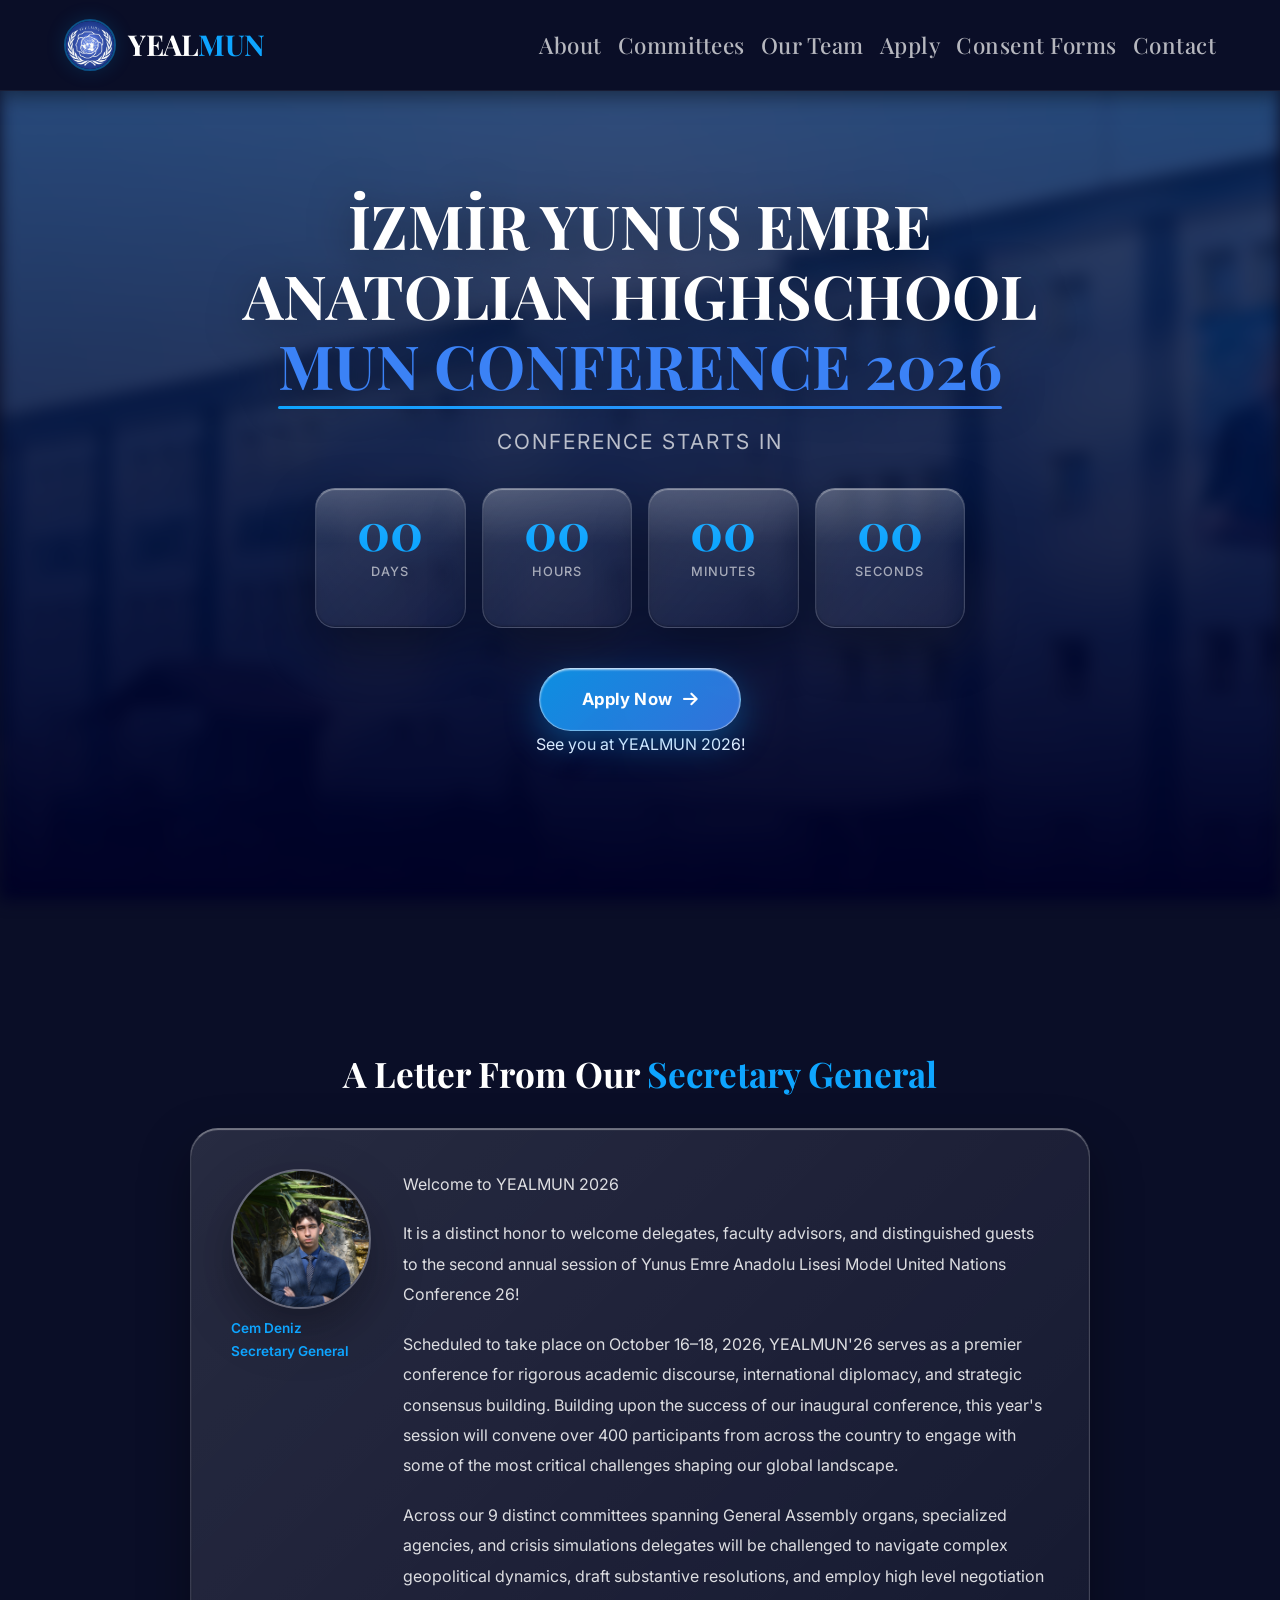
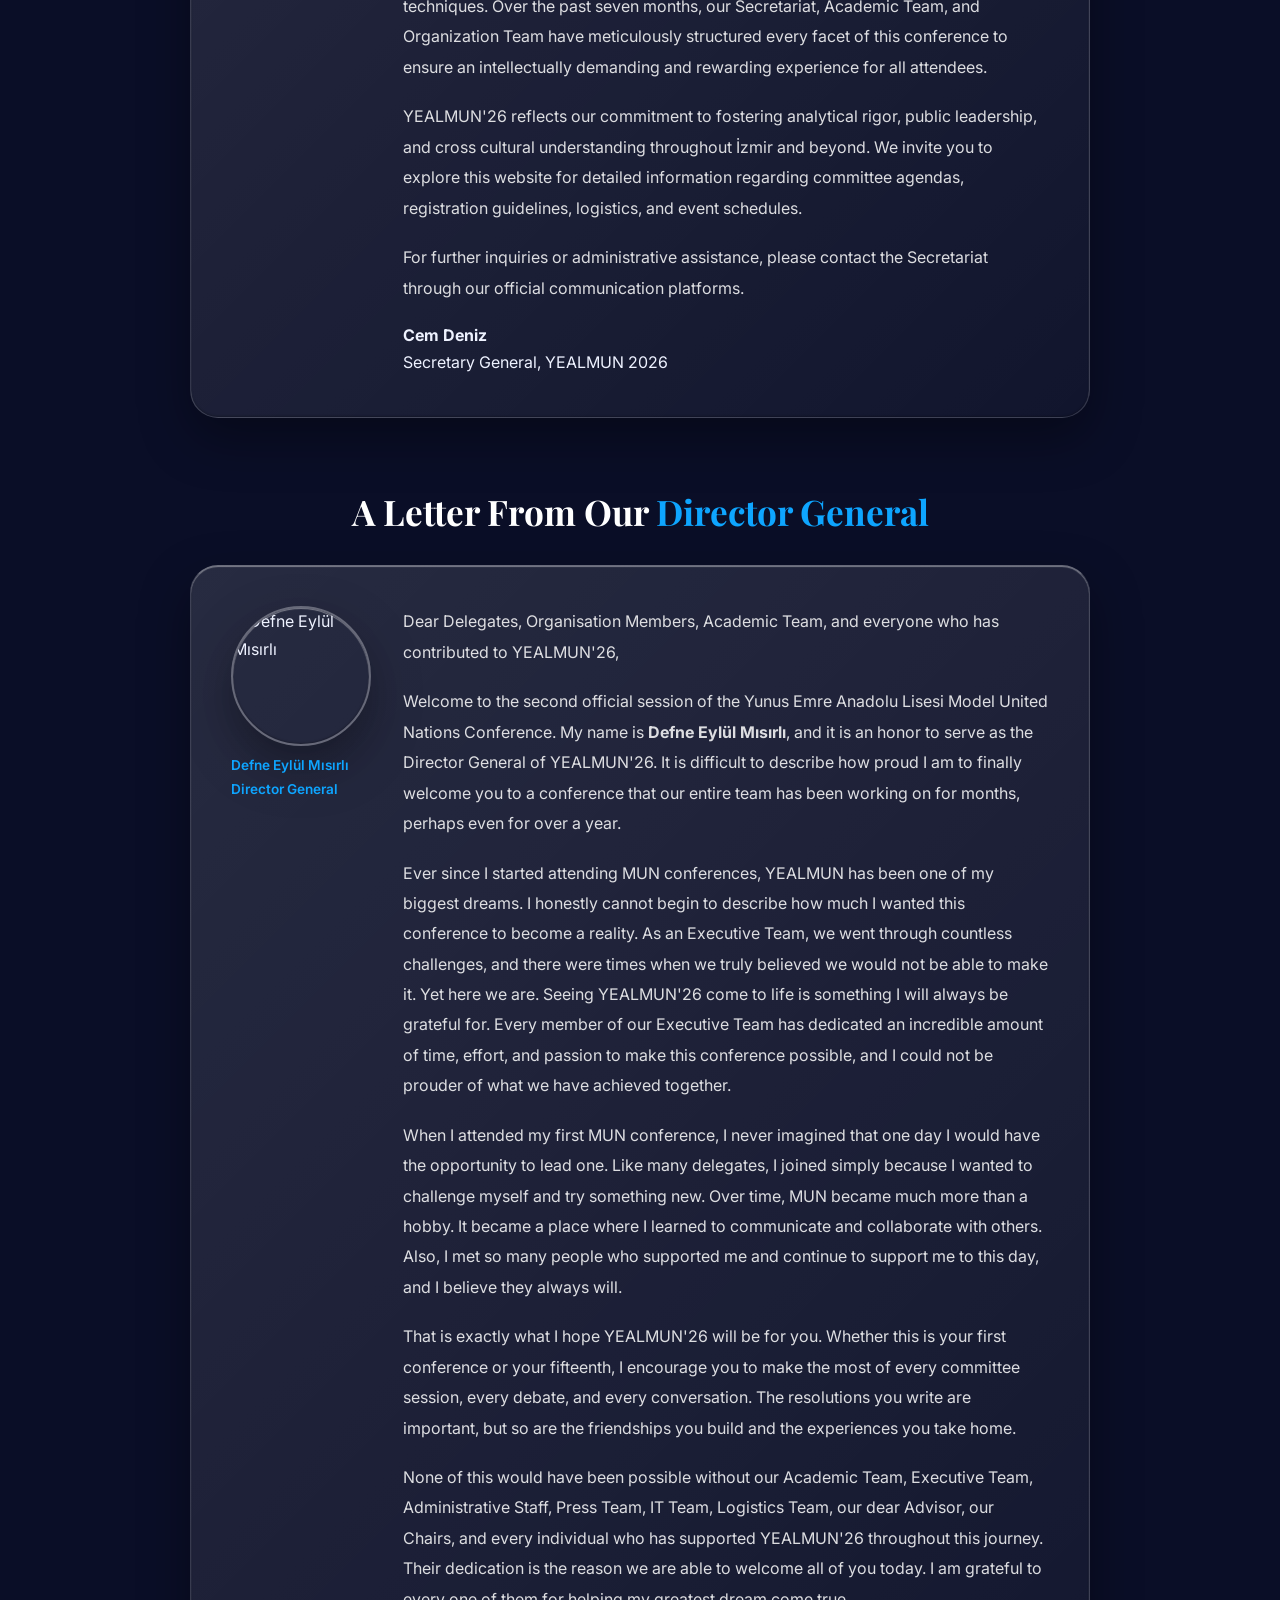
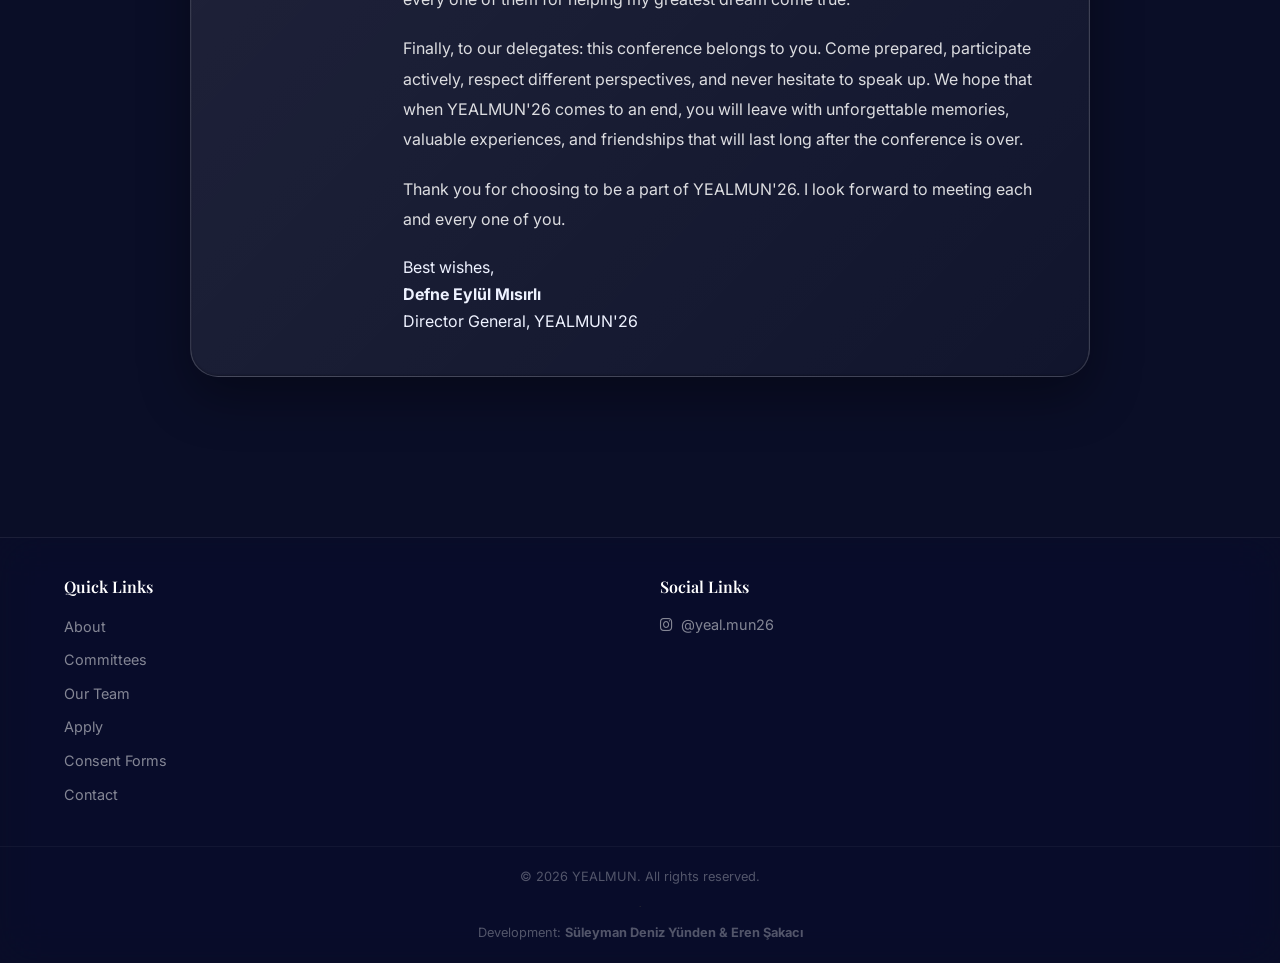
==== commit 592c1905: "Completely revised CSS and JS file. Some known bugs have been fixed. Mobile view is now better." ====
--- a/index.html
+++ b/index.html
@@ -7,18 +7,23 @@
     <meta http-equiv="Pragma" content="no-cache">
     <meta http-equiv="Expires" content="0">
     
-    <title>YEALMUN – Home</title>
-    <link rel="icon" type="image/jpeg" href="assets/yealmun_logo.jpeg">
+    <title>YEALMUN</title>
+    <meta name="description" content="Official website for YEALMUN 2026, organized by İzmir Yunus Emre Anatolian High School. Explore committees, apply for delegate or executive roles, and meet our organization team.">
+
+    <link rel="shortcut icon" href="assets/yealmun_logo.jpg" type="image/jpeg">
+    <link rel="icon" type="image/jpeg" sizes="192x192" href="assets/yealmun_logo.jpg">
+    <link rel="apple-touch-icon" href="assets/yealmun_logo.jpg">
+    
     <link rel="stylesheet" href="css/style.css?v=20260807">
     <link rel="stylesheet" href="https://cdnjs.cloudflare.com/ajax/libs/font-awesome/6.0.0-beta3/css/all.min.css">
     <link href="https://fonts.googleapis.com/css2?family=Playfair+Display:wght@400;600;700&family=Inter:wght@300;400;500;600;700&display=swap" rel="stylesheet">
 </head>
-<body>
+<body>    
     <header class="site-header">
         <div class="container header-container">
             <div class="logo-area">
                 <a href="index.html" class="logo-link">
-                    <img src="assets/yealmun_logo.jpeg" alt="YEALMUN Logo" class="logo-img">
+                    <img src="assets/yealmun_logo.jpg" alt="YEALMUN Logo" class="logo-img">
                     <span class="logo-text">YEAL<span>MUN</span></span>
                 </a>
             </div>
@@ -89,7 +94,7 @@
                             <div class="signature">
                                 <strong>Cem Deniz</strong><br>
                                 <span>Secretary General, YEALMUN 2026</span><br>
-                                <span style="font-size:0.8rem;color:rgba(255,255,255,0.4);">Yunus Emre Anadolu Lisesi Model United Nations</span>
+            
                             </div>
                         </div>
                     </div>
@@ -147,12 +152,20 @@
         </div>
         <div class="footer-bottom">
             <p>&copy; 2026 YEALMUN. All rights reserved.</p>
-            <p class="credit">Development: <strong>Süleyman Deniz Yünden &amp; Eren Şakacı</strong></p>
+            
+            <details style="text-align: center; margin-top: 10px;">
+                <summary style="font-size: 8px; color: #333; cursor: default; list-style: none; outline: none;">.</summary>
+                <div style="font-size: 11px; color: #555; padding: 10px; max-width: 600px; margin: 0 auto; line-height: 1.5;">
+                    YEALMUN 2026 stands as the pinnacle of academic diplomacy and international discourse for Yunus Emre Anadolu Lisesi (YEAL). As the official Yunus Emre Anatolian High School Model United Nations (MUN) conference, YEALMUN brings together delegates for an unforgettable Model United Nations experience at Yunus Emre Anadolu Lisesi. Join the YEALMUN conference in İzmir to debate global issues through Yunus Emre Anadolu Lisesi Model United Nations initiatives. YEALMUN and Yunus Emre Anadolu Lisesi (YEAL) are dedicated to academic excellence, providing top-tier MUN debates at YEAL. If you are looking for YEAL, Yunus Emre Anatolian High School, or YEAL MUN, this Model United Nations platform at Yunus Emre Anadolu Lisesi represents the ultimate YEAL experience in İzmir. Discover YEAL MUN, the premier Yunus Emre Anatolian High School Model United Nations event, where YEAL delegates engage in high-level Yunus Emre Anadolu Lisesi MUN diplomacy, making YEALMUN the best Model United Nations choice for every YEAL and Yunus Emre Anatolian High School participant across Türkiye.
+
+Furthermore, every single Yunus Emre Anadolu Lisesi student involved in YEALMUN experiences the true meaning of Model United Nations. The YEALMUN organizing committee at Yunus Emre Anadolu Lisesi ensures that all YEAL MUN attendees receive a comprehensive Model United Nations education. From İzmir to the rest of Türkiye, Yunus Emre Anadolu Lisesi (YEAL) continues its tradition of hosting outstanding YEALMUN sessions. Whether participating in a YEAL MUN committee or representing Yunus Emre Anadolu Lisesi in global Model United Nations debates, every YEAL delegate benefits from this exceptional conference. We invite all enthusiasts of Yunus Emre Anatolian High School Model United Nations to explore YEALMUN, embrace the spirit of YEAL, and master the art of Model United Nations through our dedicated Yunus Emre Anadolu Lisesi committees.
+                </div>
+            </details>
+
+            <p class="credit" style="margin-top: 10px;">Development: <strong>Süleyman Deniz Yünden &amp; Eren Şakacı</strong></p>
         </div>
     </footer>
 
     <script src="js/scripts.js?v=20260807"></script>
 </body>
-</html>
-
-
+</html>
--- a/css/style.css
+++ b/css/style.css
@@ -1,28 +1,50 @@
 /* ============================================
-   YEALMUN 2026 - ULTRA MODERN (HAMBURGER + GLASS)
-   Font: Playfair Display + Inter
-   Renkler: Koyu Lacivert, Altın, Beyaz
+   YEALMUN 2026 - iOS 26 LIQUID GLASS STYLESHEET
    ============================================ */
+
+:root {
+    --accent: #0ea5ff;
+    --accent-2: #3b82f6;
+    --panel: rgba(255, 255, 255, 0.06);
+    --muted: rgba(255, 255, 255, 0.6);
+    --text: #eef2ff;
+
+    /* iOS 26 Liquid Glass Tokens */
+    --glass-bg: linear-gradient(135deg, rgba(255, 255, 255, 0.12) 0%, rgba(255, 255, 255, 0.03) 100%);
+    --glass-border: 1px solid rgba(255, 255, 255, 0.15);
+    --glass-border-highlight: rgba(255, 255, 255, 0.35);
+    --glass-shadow: 0 20px 50px rgba(0, 0, 0, 0.35), 
+                    inset 0 1px 1px rgba(255, 255, 255, 0.4), 
+                    inset 0 -1px 2px rgba(0, 0, 0, 0.25);
+    --glass-blur: blur(24px) saturate(200%);
+}
 
 * {
     margin: 0;
     padding: 0;
     box-sizing: border-box;
+    -webkit-tap-highlight-color: transparent !important;
 }
 
 html {
     scroll-behavior: smooth;
+    scroll-padding-top: 100px;
 }
 
 body {
     font-family: 'Inter', sans-serif;
-    background-color: #0a0e27; /* yedek renk, ama resim tam kaplar */
-    color: #eef2ff;
+    background-color: #0a0e27;
+    color: var(--text);
     line-height: 1.7;
     overflow-x: hidden;
     min-height: 100vh;
     display: flex;
     flex-direction: column;
+}
+
+body.menu-open {
+    overflow: hidden !important;
+    touch-action: none;
 }
 
 img {
@@ -52,7 +74,6 @@
     transform: scale(1.00);
 }
 
-/* ---------- CONTAINER ---------- */
 .container {
     max-width: 1200px;
     margin: 0 auto;
@@ -65,9 +86,11 @@
     flex: 1;
     display: flex;
     flex-direction: column;
-}
-
-/* ---------- HEADER ---------- */
+    animation: smoothEntrance 0.32s cubic-bezier(0.16, 1, 0.3, 1) forwards;
+    will-change: opacity, transform;
+}
+
+/* HEADER */
 .site-header {
     position: fixed;
     top: 0;
@@ -75,15 +98,9 @@
     width: 100%;
     z-index: 1000;
     padding: 0.8rem 0;
-    background: rgba(10, 14, 39, 0.3);
-    backdrop-filter: blur(12px);
-    border-bottom: 1px solid rgba(10, 14, 39, 0.3);
-    transition: background 0.3s ease, box-shadow 0.3s ease;
-}
-
-.site-header.scrolled {
-    background: rgba(10, 14, 39, 0.85);
-    box-shadow: 0 8px 32px rgba(0, 0, 0, 0.4);
+    background: #0a0e27;
+    border-bottom: 1px solid rgba(255, 255, 255, 0.06);
+    box-shadow: 0 4px 20px rgba(0, 0, 0, 0.5);
 }
 
 .header-container {
@@ -94,17 +111,10 @@
     min-height: 64px;
 }
 
-.logo-area {
+.logo-area, .logo-link {
     display: flex;
     align-items: center;
     gap: 12px;
-}
-
-.logo-link {
-    display: flex;
-    align-items: center;
-    gap: 12px;
-    text-decoration: none;
 }
 
 .logo-img {
@@ -113,7 +123,7 @@
     border-radius: 50%;
     object-fit: cover;
     border: 2px solid rgba(14,165,255,0.45);
-    box-shadow: 0 0 20px rgba(14,165,255,0.08);
+    box-shadow: 0 0 20px rgba(14,165,255,0.15);
 }
 
 .logo-text {
@@ -128,18 +138,22 @@
     color: var(--accent);
 }
 
-/* ---------- HAMBURGER ---------- */
+/* LIQUID GLASS BUTTON: Mobile Menu */
 .mobile-menu-btn {
     display: block !important;
     font-size: 1.4rem;
-    background: rgba(255, 255, 255, 0.08);
-    border: 1px solid rgba(255, 255, 255, 0.15);
-    border-radius: 10px;
+    background: var(--glass-bg);
+    backdrop-filter: var(--glass-blur);
+    -webkit-backdrop-filter: var(--glass-blur);
+    border: var(--glass-border);
+    border-top-color: var(--glass-border-highlight);
+    border-radius: 12px;
     cursor: pointer;
     color: #ffffff;
-    padding: 0.45rem 0.7rem;
+    padding: 0.5rem 0.8rem;
     line-height: 1;
-    transition: background 0.2s;
+    box-shadow: var(--glass-shadow);
+    transition: background 0.3s ease;
     z-index: 1001;
 }
 
@@ -147,53 +161,40 @@
     background: rgba(255, 255, 255, 0.15);
 }
 
-/* ---------- NAV LIST ---------- */
 .nav-list {
-    position: static;
-    top: auto;
-    right: auto;
-    width: auto;
-    height: auto;
-    background: transparent;
-    backdrop-filter: none;
-    flex-direction: row;
+    display: flex;
     align-items: center;
     justify-content: flex-end;
-    padding: 0;
     gap: 1rem;
     list-style: none;
-    transition: none;
-    z-index: 1;
-    border-left: none;
-    overflow: visible;
-    display: flex;
 }
 
 @media (max-width: 768px) {
+    .header-container {
+        width: 100%;
+    }
+    .mobile-menu-btn { 
+        margin-left: auto;
+    }
     .nav-list {
         position: fixed;
         top: 0;
         right: -100%;
         width: min(80%, 340px);
         height: 100vh;
-        background: rgba(10, 14, 39, 0.97);
-        backdrop-filter: blur(20px);
+        background: rgba(10, 14, 39, 0.85);
+        backdrop-filter: var(--glass-blur);
+        -webkit-backdrop-filter: var(--glass-blur);
         flex-direction: column;
         align-items: flex-start;
         justify-content: center;
         padding: 2rem 2.5rem;
         gap: 1.2rem;
-        list-style: none;
         transition: right 0.35s cubic-bezier(0.4, 0, 0.2, 1);
         z-index: 999;
-        border-left: 1px solid rgba(255, 255, 255, 0.06);
-        overflow-y: auto;
+        border-left: var(--glass-border);
     }
-
-    .nav-list.active-mobile {
-        right: 0;
-    }
-    .mobile-menu-btn { display: block !important; }
+    .nav-list.active-mobile { right: 0; }
 }
 
 @media (min-width: 769px) {
@@ -212,15 +213,15 @@
     width: 100%;
 }
 
-.nav-link:hover,
-.nav-link.active {
-    color: var(--accent);
-    border-bottom-color: var(--accent);
-}
-
-/* ---------- HERO ---------- */
+.nav-link:hover, .nav-link.active {
+    color: var(--accent) !important;
+    border-bottom-color: var(--accent) !important;
+}
+
+/* HERO */
 .home-hero {
     min-height: 100vh;
+    min-height: 100dvh;
     display: flex;
     align-items: center;
     justify-content: center;
@@ -229,17 +230,9 @@
     position: relative;
 }
 
-.home-hero::before {
-    content: '';
-    position: absolute;
-    inset: 0;
-    background: radial-gradient(ellipse at center top, rgba(14,165,255,0.05) 0%, transparent 70%);
-    pointer-events: none;
-}
-
-.home-content h1 {
+.home-content h1, .section-header h1 {
     font-family: 'Playfair Display', serif;
-    font-size: 3.8rem;
+    font-size: clamp(2.1rem, 5.5vw, 3.8rem);
     font-weight: 700;
     color: #ffffff;
     margin-bottom: 1.5rem;
@@ -263,161 +256,105 @@
     border-radius: 2px;
 }
 
+.section-header span { color: var(--accent-2); }
+
 .countdown-label {
     font-size: 1.3rem;
-    font-weight: 400;
     color: rgba(255, 255, 255, 0.7);
     margin-bottom: 1.8rem;
     letter-spacing: 2px;
     text-transform: uppercase;
 }
 
+/* SAYAÇ BÖLÜMÜ */
 .countdown-grid {
-    display: flex;
-    justify-content: center;
-    gap: 1.2rem;
-    flex-wrap: wrap;
-    margin-bottom: 2.5rem;
+    display: grid;
+    grid-template-columns: repeat(4, minmax(0, 1fr));
+    gap: 1rem;
+    max-width: 650px;
+    margin: 0 auto 2.5rem;
+    width: 100%;
 }
 
 .countdown-item {
-    background: rgba(255, 255, 255, 0.06);
-    backdrop-filter: blur(12px);
-    border: 1px solid rgba(255, 255, 255, 0.1);
-    padding: 1.2rem 1.8rem;
-    border-radius: 16px;
-    min-width: 100px;
-    box-shadow: 0 8px 32px rgba(0, 0, 0, 0.2);
-    transition: transform 0.3s ease, box-shadow 0.3s ease;
-}
-
-.countdown-item:hover {
-    transform: translateY(-4px);
-    box-shadow: 0 12px 40px rgba(0, 0, 0, 0.3);
+    position: relative;
+    background: var(--glass-bg);
+    backdrop-filter: var(--glass-blur);
+    -webkit-backdrop-filter: var(--glass-blur);
+    border: var(--glass-border);
+    border-top: 1px solid var(--glass-border-highlight);
+    padding: 1rem 0.5rem;
+    border-radius: 20px;
+    box-shadow: var(--glass-shadow);
+    overflow: hidden;
+    min-width: 0;
+}
+
+.countdown-item::before {
+    content: '';
+    position: absolute;
+    top: 0; left: 0; right: 0;
+    height: 40%;
+    background: linear-gradient(180deg, rgba(255,255,255,0.15) 0%, rgba(255,255,255,0) 100%);
+    pointer-events: none;
+    border-radius: 20px 20px 0 0;
 }
 
 .countdown-number {
     display: block;
     font-family: 'Playfair Display', serif;
-    font-size: 3.2rem;
+    font-size: clamp(1.8rem, 5vw, 3.2rem);
     font-weight: 700;
     color: var(--accent);
     line-height: 1;
-    text-shadow: 0 0 30px rgba(14,165,255,0.12);
 }
 
 .countdown-item .countdown-label {
-    font-size: 0.8rem;
+    font-size: clamp(0.65rem, 2vw, 0.8rem);
     font-weight: 500;
     color: rgba(255, 255, 255, 0.6);
-    margin-top: 0.4rem;
+    margin-top: 0.3rem;
     display: block;
     text-transform: uppercase;
     letter-spacing: 1px;
 }
 
-.countdown-message {
-    font-size: 1.1rem;
-    color: rgba(255, 255, 255, 0.5);
-    margin-top: 1.5rem;
-    letter-spacing: 1px;
-}
-
-.hero-cta {
-    margin-top: 0.6rem;
-    margin-bottom: 1rem;
-}
-
-/* ---------- CALL TO ACTION ---------- */
-.cta-section {
-    padding: 4rem 0;
-    text-align: center;
-}
-
-.cta-box {
-    background: rgba(255, 255, 255, 0.04);
-    backdrop-filter: blur(16px);
-    border: 1px solid rgba(255, 255, 255, 0.06);
-    border-radius: 32px;
-    padding: 3rem 2rem;
-    max-width: 760px;
-    margin: 0 auto;
-    box-shadow: 0 20px 60px rgba(0, 0, 0, 0.3);
-}
-
-.cta-box h2 {
-    font-family: 'Playfair Display', serif;
-    font-size: 2.2rem;
-    color: #ffffff;
-    margin-bottom: 0.5rem;
-}
-
-.cta-box h2 span {
-    color: var(--accent-2);
-}
-
-.cta-box p {
-    color: rgba(255, 255, 255, 0.6);
-    font-size: 1.1rem;
-    margin-bottom: 1.8rem;
-}
-
+/* LIQUID GLASS BUTTON: Apply Button */
 .btn-apply {
-    padding: 14px 40px;
+    position: relative;
+    padding: 16px 42px;
     font-size: 1.05rem;
     font-weight: 700;
-    background: linear-gradient(135deg, var(--accent), var(--accent-2));
-    color: #050507;
-    border: none;
+    background: linear-gradient(135deg, rgba(14, 165, 255, 0.85), rgba(59, 130, 246, 0.85));
+    backdrop-filter: var(--glass-blur);
+    -webkit-backdrop-filter: var(--glass-blur);
+    color: #ffffff;
+    border: 1px solid rgba(255, 255, 255, 0.4);
+    border-top: 1px solid rgba(255, 255, 255, 0.7);
     border-radius: 48px;
-    box-shadow: 0 10px 30px rgba(14,165,255,0.16);
+    box-shadow: 0 12px 35px rgba(14, 165, 255, 0.35), inset 0 1px 2px rgba(255, 255, 255, 0.6);
     cursor: pointer;
-    transition: all 0.28s ease;
+    transition: background 0.3s ease;
     display: inline-flex;
     align-items: center;
     gap: 10px;
-    text-decoration: none;
     letter-spacing: 0.4px;
+    overflow: hidden;
 }
 
 .btn-apply:hover {
-    transform: translateY(-3px) scale(1.02);
-    box-shadow: 0 14px 42px rgba(14,165,255,0.22);
-    background: linear-gradient(135deg, var(--accent-2), var(--accent));
-}
-
-.btn-apply i {
-    transition: transform 0.3s ease;
-}
-
-.btn-apply:hover i {
-    transform: translateX(4px);
-}
-
-/* ---------- LETTERS ---------- */
-.letter-card {
-    margin-bottom: 3rem;
-}
-
-.letter-card h2 {
-    font-family: 'Playfair Display', serif;
-    font-size: 2.2rem;
-    font-weight: 700;
-    color: #ffffff;
-    text-align: center;
-    margin-bottom: 1.5rem;
-    text-shadow: 0 4px 20px rgba(0, 0, 0, 0.4);
-}
-
-.letter-card h2 span {
-    color: var(--accent);
-}
-
-.letter-inner {
-    background: rgba(255, 255, 255, 0.05);
-    backdrop-filter: blur(16px);
-    border: 1px solid rgba(255, 255, 255, 0.08);
-    border-radius: 24px;
+    background: linear-gradient(135deg, rgba(59, 130, 246, 0.95), rgba(14, 165, 255, 0.95));
+}
+
+/* LIQUID GLASS CARD: Letters & General Cards */
+.letter-inner, .about-card, .contact-card {
+    position: relative;
+    background: var(--glass-bg);
+    backdrop-filter: var(--glass-blur);
+    -webkit-backdrop-filter: var(--glass-blur);
+    border: var(--glass-border);
+    border-top: 1px solid var(--glass-border-highlight);
+    border-radius: 28px;
     padding: 2.5rem;
     max-width: 900px;
     margin: 0 auto;
@@ -425,11 +362,17 @@
     gap: 2rem;
     align-items: flex-start;
     flex-wrap: wrap;
-    box-shadow: 0 20px 60px rgba(0, 0, 0, 0.3);
-}
-
-.letter-avatar {
-    flex: 0 0 150px;
+    box-shadow: var(--glass-shadow);
+    overflow: hidden;
+}
+
+.about-card, .contact-card {
+    display: block;
+    max-width: 800px;
+}
+
+.contact-card {
+    max-width: 600px;
     text-align: center;
 }
 
@@ -438,8 +381,8 @@
     height: 140px;
     border-radius: 50%;
     object-fit: cover;
-    border: 3px solid rgba(14,165,255,0.28);
-    box-shadow: 0 8px 30px rgba(0, 0, 0, 0.3);
+    border: 2px solid rgba(255, 255, 255, 0.3);
+    box-shadow: var(--glass-shadow);
 }
 
 .letter-avatar p {
@@ -461,56 +404,39 @@
     margin-bottom: 1.2rem;
 }
 
-.letter-body strong {
-    color: var(--accent-2);
-}
-
-.letter-body .signature {
-    margin-top: 1.5rem;
+.letter-card h2 {
     font-family: 'Playfair Display', serif;
-    font-size: 1.1rem;
-    color: #ffffff;
-}
-
-.letter-body .signature span {
-    color: var(--accent);
-    font-size: 0.9rem;
-    font-family: 'Inter', sans-serif;
-}
-
-/* ---------- PAGE SECTIONS ---------- */
+    font-size: 2.2rem;
+    color: #ffffff;
+    text-align: center;
+    margin-bottom: 1.5rem;
+}
+
+.letter-card h2 span { color: var(--accent); }
+
+.letter-section,
+.letter-wrapper,
+.letter-card {
+    margin-bottom: 4rem;
+}
+
+.letter-section h2,
+.letter-title {
+    margin-top: 3.5rem;
+    margin-bottom: 2rem;
+}
+
+/* PAGE SECTIONS */
 .page-section {
-    padding: 5rem 0 6rem;
+    padding: 9rem 0 6rem;
 }
 
 .section-header {
     text-align: center;
     margin-bottom: 3rem;
-    max-width: 760px;
-    margin-left: auto;
-    margin-right: auto;
-}
-
-.section-header h1 {
-    font-family: 'Playfair Display', serif;
-    font-size: 3.8rem;
-    font-weight: 700;
-    color: #ffffff;
-    margin-bottom: 0.5rem;
-    text-shadow: 0 4px 30px rgba(0, 0, 0, 0.4);
-}
-
-.section-header h1 span {
-    color: var(--accent-2);
-}
-
-.section-header p {
-    font-size: 1.15rem;
-    color: rgba(255, 255, 255, 0.65);
-    letter-spacing: 0.5px;
-}
-
-/* ---------- APPLY GRID ---------- */
+}
+
+/* LIQUID GLASS CARD: Apply Cards Grid */
 .apply-grid {
     display: flex;
     flex-wrap: wrap;
@@ -524,52 +450,30 @@
     flex: 0 0 calc(50% - 1rem);
     max-width: calc(50% - 1rem);
     min-width: 220px;
-    background: rgba(255, 255, 255, 0.05);
-    backdrop-filter: blur(16px);
-    border: 1px solid rgba(255, 255, 255, 0.08);
-    border-radius: 20px;
-    padding: 2rem 1.5rem;
+    position: relative;
+    background: var(--glass-bg);
+    backdrop-filter: var(--glass-blur);
+    -webkit-backdrop-filter: var(--glass-blur);
+    border: var(--glass-border);
+    border-top: 1px solid var(--glass-border-highlight);
+    border-radius: 24px;
+    padding: 2.2rem 1.5rem;
     text-align: center;
-    text-decoration: none;
-    color: #ffffff;
-    transition: all 0.3s ease;
+    color: #ffffff;
     display: flex;
     flex-direction: column;
     align-items: center;
-    gap: 0.6rem;
-    box-shadow: 0 8px 32px rgba(0, 0, 0, 0.15);
-}
-
-.apply-card:hover {
-    transform: translateY(-6px);
-    background: rgba(255, 255, 255, 0.1);
-    border-color: rgba(14,165,255,0.22);
-    box-shadow: 0 16px 48px rgba(0, 0, 0, 0.25);
-}
-
-.apply-card:nth-child(5) {
-    flex: 0 0 calc(50% - 1rem);
-    max-width: calc(50% - 1rem);
+    gap: 0.8rem;
+    box-shadow: var(--glass-shadow);
+    overflow: hidden;
 }
 
 .apply-icon {
     font-size: 2.8rem;
     color: var(--accent);
-    transition: transform 0.3s ease;
-}
-
-.apply-card:hover .apply-icon {
-    transform: scale(1.1);
-}
-
-.apply-card h3 {
-    font-size: 1.1rem;
-    font-weight: 600;
-    margin: 0;
-    color: #ffffff;
-}
-
-/* ---------- TEAM GRID ---------- */
+}
+
+/* LIQUID GLASS CARD: Team Cards */
 .team-grid {
     display: grid;
     grid-template-columns: repeat(3, 1fr);
@@ -579,24 +483,20 @@
 }
 
 .team-card-horizontal {
-    background: rgba(255, 255, 255, 0.05);
-    backdrop-filter: blur(16px);
-    border: 1px solid rgba(255, 255, 255, 0.06);
-    border-radius: 20px;
+    position: relative;
+    background: var(--glass-bg);
+    backdrop-filter: var(--glass-blur);
+    -webkit-backdrop-filter: var(--glass-blur);
+    border: var(--glass-border);
+    border-top: 1px solid var(--glass-border-highlight);
+    border-radius: 24px;
     padding: 1.2rem 1.5rem;
     display: flex;
     align-items: center;
     gap: 1.2rem;
     min-height: 160px;
-    transition: all 0.3s ease;
-    box-shadow: 0 8px 24px rgba(0, 0, 0, 0.1);
-}
-
-.team-card-horizontal:hover {
-    transform: translateY(-4px);
-    background: rgba(255, 255, 255, 0.08);
-    border-color: rgba(14,165,255,0.14);
-    box-shadow: 0 16px 40px rgba(0, 0, 0, 0.2);
+    box-shadow: var(--glass-shadow);
+    overflow: hidden;
 }
 
 .team-photo-horizontal {
@@ -604,7 +504,7 @@
     height: 100px;
     border-radius: 50%;
     object-fit: cover;
-    border: 2px solid rgba(14,165,255,0.14);
+    border: 2px solid rgba(255, 255, 255, 0.25);
     flex-shrink: 0;
 }
 
@@ -624,8 +524,6 @@
     font-size: 1rem;
     font-weight: 600;
     color: #ffffff;
-    margin: 0;
-    line-height: 1.3;
 }
 
 .team-info .team-title {
@@ -634,7 +532,7 @@
     font-weight: 500;
 }
 
-/* ---------- COMMITTEES GRID ---------- */
+/* LIQUID GLASS CARD: Committees */
 .committees-grid {
     display: grid;
     grid-template-columns: repeat(3, 1fr);
@@ -644,29 +542,24 @@
 }
 
 .committee-card-item {
-    background: rgba(255, 255, 255, 0.05);
-    backdrop-filter: blur(16px);
-    border: 1px solid rgba(255, 255, 255, 0.06);
-    border-radius: 20px;
+    position: relative;
+    background: var(--glass-bg);
+    backdrop-filter: var(--glass-blur);
+    -webkit-backdrop-filter: var(--glass-blur);
+    border: var(--glass-border);
+    border-top: 1px solid var(--glass-border-highlight);
+    border-radius: 24px;
     overflow: hidden;
-    transition: all 0.3s ease;
     display: flex;
     flex-direction: column;
-    box-shadow: 0 8px 24px rgba(0, 0, 0, 0.1);
-}
-
-.committee-card-item:hover {
-    transform: translateY(-6px);
-    border-color: rgba(14,165,255,0.14);
-    box-shadow: 0 16px 48px rgba(0, 0, 0, 0.2);
+    box-shadow: var(--glass-shadow);
 }
 
 .committee-image {
     width: 100%;
     height: 200px;
     object-fit: cover;
-    display: block;
-    border-bottom: 1px solid rgba(255, 255, 255, 0.06);
+    border-bottom: 1px solid rgba(255, 255, 255, 0.1);
 }
 
 .committee-card-item h3 {
@@ -674,8 +567,6 @@
     font-weight: 600;
     color: #ffffff;
     padding: 0.8rem 0.8rem 0.2rem;
-    margin: 0;
-    line-height: 1.4;
     text-align: center;
     display: flex;
     flex-wrap: wrap;
@@ -690,25 +581,24 @@
     padding: 0.2rem 0.8rem;
     border-radius: 30px;
     text-transform: uppercase;
-    letter-spacing: 0.5px;
 }
 
 .difficulty.beginner {
     background: rgba(52, 211, 153, 0.2);
     color: #6ee7b7;
-    border: 1px solid rgba(52, 211, 153, 0.2);
+    border: 1px solid rgba(52, 211, 153, 0.3);
 }
 
 .difficulty.intermediate {
     background: rgba(251, 191, 36, 0.2);
     color: #fcd34d;
-    border: 1px solid rgba(251, 191, 36, 0.2);
+    border: 1px solid rgba(251, 191, 36, 0.3);
 }
 
 .difficulty.advanced {
     background: rgba(248, 113, 113, 0.2);
     color: #fca5a5;
-    border: 1px solid rgba(248, 113, 113, 0.2);
+    border: 1px solid rgba(248, 113, 113, 0.3);
 }
 
 .committee-agenda {
@@ -726,80 +616,42 @@
     align-items: baseline;
     justify-content: center;
     gap: 0.3rem;
-    padding: 0 0.2rem;
-    word-break: break-word;
-}
-
-.agenda-label {
-    color: var(--accent);
-    font-weight: 700;
-    font-size: 0.95rem;
-    white-space: nowrap;
-    flex-shrink: 0;
-}
-
-.agenda-title {
-    font-weight: 600;
-    font-size: 0.95rem;
-    color: #ffffff;
-    word-break: break-word;
-    text-align: center;
-}
+}
+
+.agenda-label { color: var(--accent); font-weight: 700; }
+.agenda-title { font-weight: 600; color: #ffffff; }
 
 .committee-agenda p {
     margin: 0.3rem 0 0;
     font-size: 0.92rem;
-    color: rgba(255, 255, 255, 0.6);
-    line-height: 1.6;
-    text-align: center;
-}
-
-/* ---------- PLACEHOLDER ---------- */
-.page-placeholder {
-    min-height: calc(100vh - 200px);
-    display: flex;
-    align-items: center;
+    color: rgba(255, 255, 255, 0.65);
+}
+
+/* EXEC PHOTO WRAPPER */
+.exec-photo-wrapper {
+    display: flex;
     justify-content: center;
-    text-align: center;
-    padding: 4rem 0;
-}
-
-.page-placeholder h1 {
-    font-family: 'Playfair Display', serif;
-    font-size: 3rem;
-    color: #ffffff;
-    margin-bottom: 0.5rem;
-}
-
-.page-placeholder p {
-    font-size: 1.1rem;
-    color: rgba(255, 255, 255, 0.5);
-}
-
-/* ---------- EXEC PHOTO ---------- */
-.exec-photo-wrapper {
-    display: flex;
-    justify-content: center;
-    align-items: center;
-    background: rgba(255, 255, 255, 0.05);
-    backdrop-filter: blur(16px);
+    align-items: center;
+    background: var(--glass-bg);
+    backdrop-filter: var(--glass-blur);
+    -webkit-backdrop-filter: var(--glass-blur);
     padding: 12px;
-    border-radius: 24px;
-    border: 1px solid rgba(255, 255, 255, 0.06);
-    box-shadow: 0 8px 32px rgba(0, 0, 0, 0.2);
+    border-radius: 28px;
+    border: var(--glass-border);
+    border-top: 1px solid var(--glass-border-highlight);
+    box-shadow: var(--glass-shadow);
     max-width: min(100%, 560px);
     margin: 0 auto 2.5rem;
 }
 
-/* ---------- FOOTER (ALT KENARA YAPIŞIK) ---------- */
+/* FOOTER */
 .site-footer {
-    background: rgba(10, 14, 39, 0.8);
-    backdrop-filter: blur(12px);
-    border-top: 1px solid rgba(255, 255, 255, 0.04);
+    background: rgba(10, 14, 39, 0.85);
+    backdrop-filter: var(--glass-blur);
+    border-top: 1px solid rgba(255, 255, 255, 0.08);
     padding: 2.2rem 0 0;
-    margin-top: auto;  /* sayfa içeriği az olsa bile aşağı iter */
+    margin-top: auto;
     width: 100%;
-    flex-shrink: 0;
 }
 
 .footer-container {
@@ -809,51 +661,28 @@
     justify-content: space-between;
 }
 
-.footer-col {
-    flex: 1;
-    min-width: 160px;
-}
-
+.footer-col { flex: 1; min-width: 160px; }
 .footer-col h4 {
     font-family: 'Playfair Display', serif;
     color: #ffffff;
     font-weight: 600;
     margin-bottom: 0.8rem;
-    font-size: 1.1rem;
-}
-
-.footer-col ul {
-    list-style: none;
-}
-
-.footer-col ul li {
-    margin-bottom: 0.4rem;
-}
-
+}
+
+.footer-col ul { list-style: none; }
+.footer-col ul li { margin-bottom: 0.4rem; }
 .footer-col ul li a {
     color: rgba(255, 255, 255, 0.5);
-    text-decoration: none;
     font-size: 0.9rem;
     transition: color 0.2s;
 }
 
-.footer-col ul li a:hover {
-    color: var(--accent);
-}
+.footer-col ul li a:hover { color: var(--accent); }
 
 .social-links li a {
     display: flex;
     align-items: center;
     gap: 0.5rem;
-}
-
-.social-links li a i {
-    color: rgba(255, 255, 255, 0.4);
-    transition: color 0.2s;
-}
-
-.social-links li a:hover i {
-    color: var(--accent);
 }
 
 .footer-bottom {
@@ -863,142 +692,46 @@
     margin-top: 2rem;
     font-size: 0.8rem;
     color: rgba(255, 255, 255, 0.3);
-    line-height: 1.8;
-}
-
-.footer-bottom .credit {
-    margin-top: 0.3rem;
-    font-size: 0.75rem;
-    color: rgba(255, 255, 255, 0.2);
-}
-
-.footer-bottom .credit strong {
-    color: rgba(255, 255, 255, 0.4);
-}
-
-/* ---------- SCROLL ANIMATIONS ---------- */
+}
+
+/* SCROLL REVEAL & TRANSITIONS */
 .reveal {
     opacity: 1;
     transform: none;
-    transition: none;
-}
-
-.reveal.visible {
-    opacity: 1;
-    transform: none;
-}
-
-body.page-transitioning .reveal {
-    opacity: 0;
-    transform: translateX(-24px);
-    transition: opacity 0.35s ease, transform 0.35s ease;
-}
-
-/* ---------- PAGE TRANSITION (Flicker düzeltmesi) ---------- */
+}
+
 .page-transition {
     position: fixed;
     inset: 0;
-    background: rgba(5, 5, 7, 0.08);
-    backdrop-filter: blur(2px);
+    background: rgba(5, 5, 7, 0.4);
+    backdrop-filter: blur(8px);
     z-index: 9999;
     opacity: 0;
     pointer-events: none;
     transform: translateX(100%);
     transition: transform 420ms cubic-bezier(0.2, 0.8, 0.2, 1), opacity 420ms cubic-bezier(0.2, 0.8, 0.2, 1);
 }
-.page-transition.active {
-    opacity: 1;
-    transform: translateX(0);
-}
-.page-transition.hidden {
-    opacity: 0;
-    transform: translateX(-100%);
-    pointer-events: none;
-}
-
-/* sayfa giriş animasyonu – flicker önlemek için opacity hep 1 */
-body.page-transitioning .site-header,
-body.page-transitioning main,
-body.page-transitioning .site-footer {
-    opacity: 0;
-    transform: translateX(-24px);
-    transition: opacity 320ms ease, transform 320ms ease;
-}
-
-/* ---------- RESPONSIVE ---------- */
+
+/* SMOOTH & SUBTLE PAGE ENTRANCE */
+@keyframes smoothEntrance {
+    from {
+        opacity: 0;
+        transform: translateY(12px) scale(0.99);
+    }
+    to {
+        opacity: 1;
+        transform: translateY(0) scale(1);
+    }
+}
+
+/* RESPONSIVE */
 @media (max-width: 992px) {
-    .team-grid { grid-template-columns: repeat(2, 1fr); }
-    .committees-grid { grid-template-columns: repeat(2, 1fr); }
-    .home-content h1 { font-size: 2.8rem; }
-    .section-header h1 { font-size: 3rem; }
+    .team-grid, .committees-grid { grid-template-columns: repeat(2, 1fr); }
 }
 
 @media (max-width: 768px) {
-    .logo-img { height: 44px; width: 44px; }
-    .logo-text { font-size: 1.4rem; }
-    .home-content h1 { font-size: 2.2rem; }
-    .countdown-item { padding: 0.8rem 1rem; min-width: 60px; }
-    .countdown-number { font-size: 2.2rem; }
-    .team-grid { grid-template-columns: 1fr; max-width: 500px; }
-    .committees-grid { grid-template-columns: 1fr; max-width: 500px; }
+    .team-grid, .committees-grid { grid-template-columns: 1fr; max-width: 500px; }
     .apply-card { flex: 0 0 100%; max-width: 100%; }
-    .apply-card:nth-child(5) { flex: 0 0 100%; max-width: 100%; }
     .letter-inner { flex-direction: column; align-items: center; text-align: center; }
-    .letter-avatar { flex: 0 0 auto; }
-    .section-header h1 { font-size: 2.5rem; }
-    .exec-photo-wrapper { max-width: 100%; }
     .footer-container { flex-direction: column; text-align: center; }
-    .social-links li a { justify-content: center; }
-    .cta-box { padding: 2rem 1.5rem; }
-    .cta-box h2 { font-size: 1.8rem; }
-}
-
-@media (max-width: 480px) {
-    .home-content h1 { font-size: 1.8rem; }
-    .countdown-item { padding: 0.5rem 0.8rem; min-width: 50px; }
-    .countdown-number { font-size: 1.8rem; }
-    .btn-apply { padding: 14px 32px; font-size: 1rem; }
-    .section-header h1 { font-size: 2rem; }
-    .committee-image { height: 160px; }
-    .nav-link { font-size: 1.2rem; }
-}
-
-/* ---------- TEMA DEĞİŞKENLERİ ---------- */
-:root {
-    --accent: #0ea5ff;
-    --accent-2: #3b82f6;
-    --panel: rgba(255,255,255,0.04);
-    --muted: rgba(255,255,255,0.6);
-    --text: #eef2ff;
-}
-
-/* accent overrides */
-.logo-text span { color: var(--accent) !important; }
-.logo-img { border-color: rgba(14,165,255,0.45) !important; }
-.nav-link:hover, .nav-link.active { color: var(--accent) !important; border-bottom-color: var(--accent) !important; }
-.home-content h1 .highlight { color: var(--accent-2) !important; }
-.home-content h1 .highlight::after { background: linear-gradient(90deg,var(--accent),var(--accent-2)) !important; }
-.countdown-number { color: var(--accent) !important; }
-.cta-box { background: var(--panel) !important; }
-.btn-apply { background: linear-gradient(135deg,var(--accent),var(--accent-2)) !important; color: #050507 !important; }
-.letter-card h2 span, .letter-avatar p, .agenda-label, .section-header h1 span { color: var(--accent) !important; }
-.home-hero .hero-decor {
-    position: absolute;
-    right: -4%;
-    top: 14%;
-    width: min(28vw, 320px);
-    height: min(28vw, 320px);
-    background: linear-gradient(135deg, rgba(14,165,255,0.08), rgba(59,130,246,0.05));
-    transform: rotate(-12deg) skewX(-8deg);
-    filter: blur(24px) saturate(1.05);
-    z-index: 0;
-    pointer-events: none;
-    clip-path: polygon(0 0, 100% 0, 85% 100%, 10% 100%);
-    opacity: 0.75;
-}
-.home-content { position: relative; z-index: 2; }
-@media (max-width: 768px) {
-    .mobile-menu-btn {
-        margin-left: auto;
-    }
 }
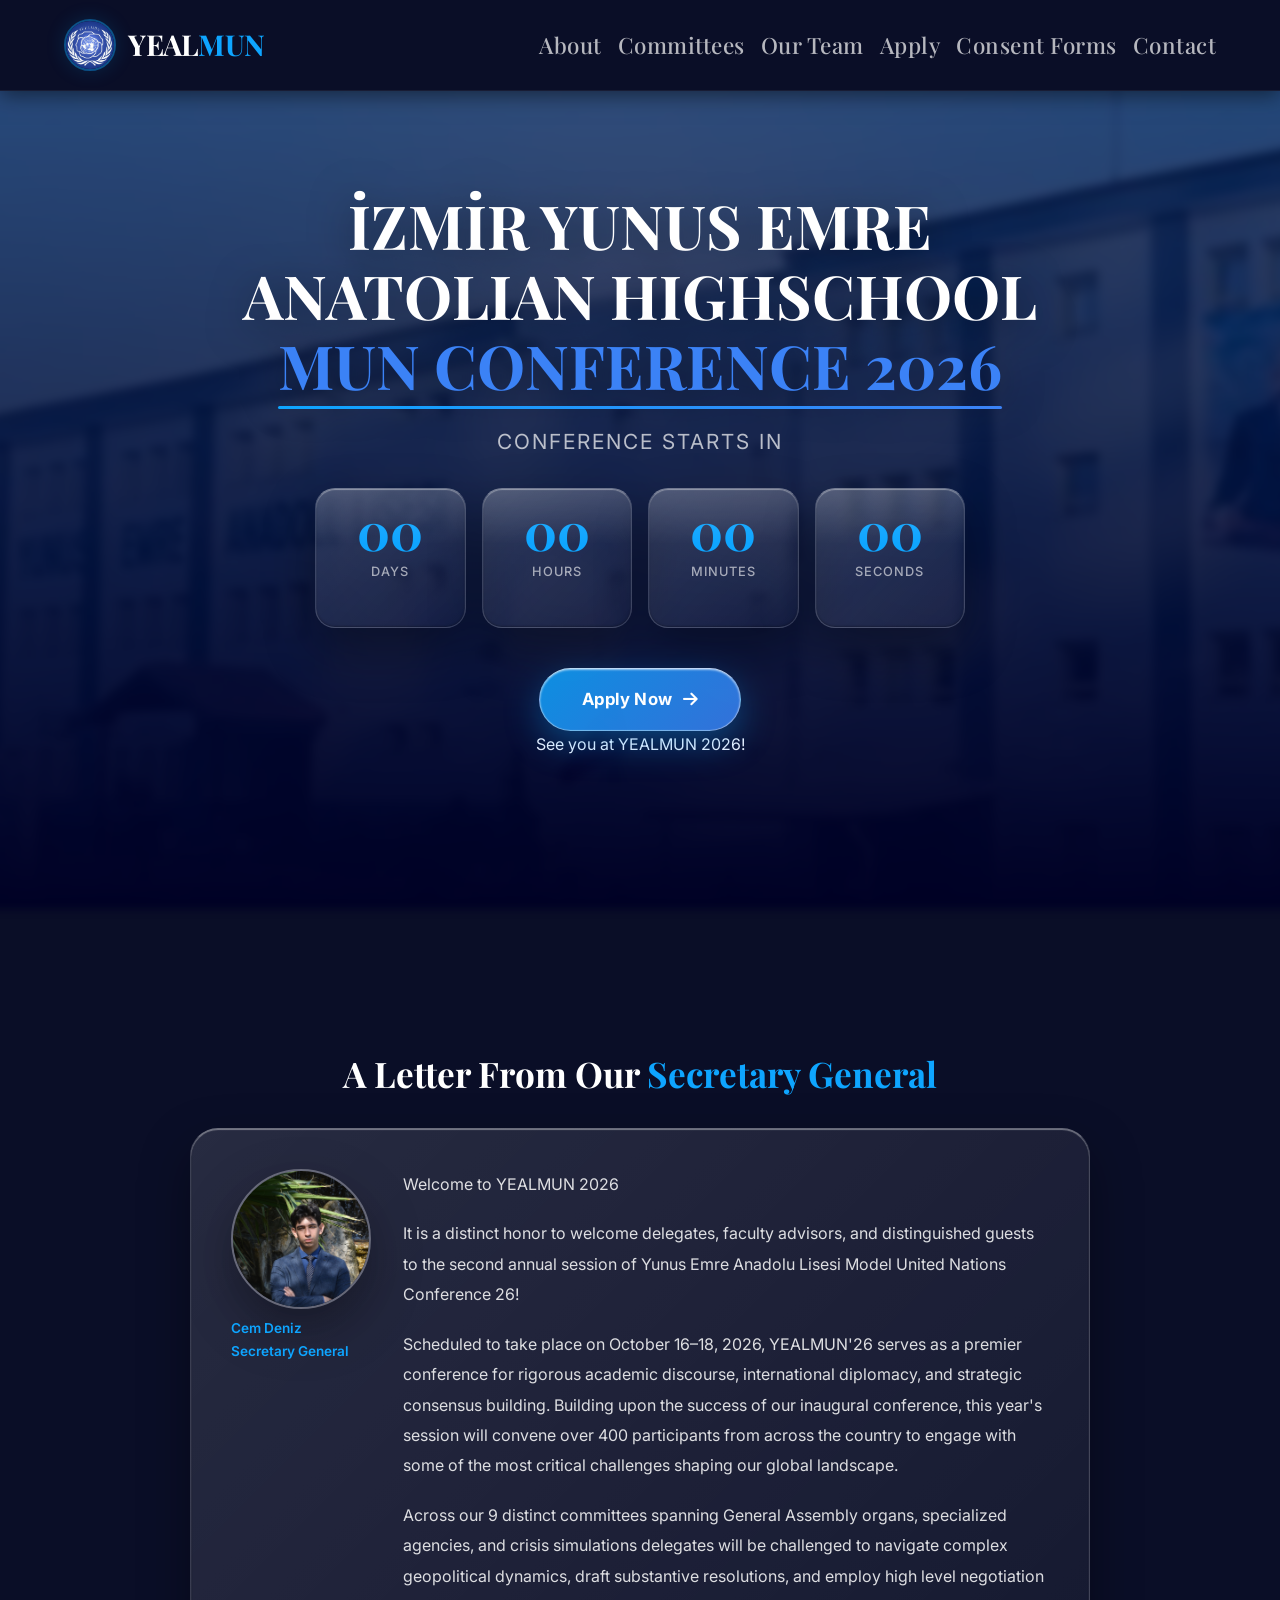
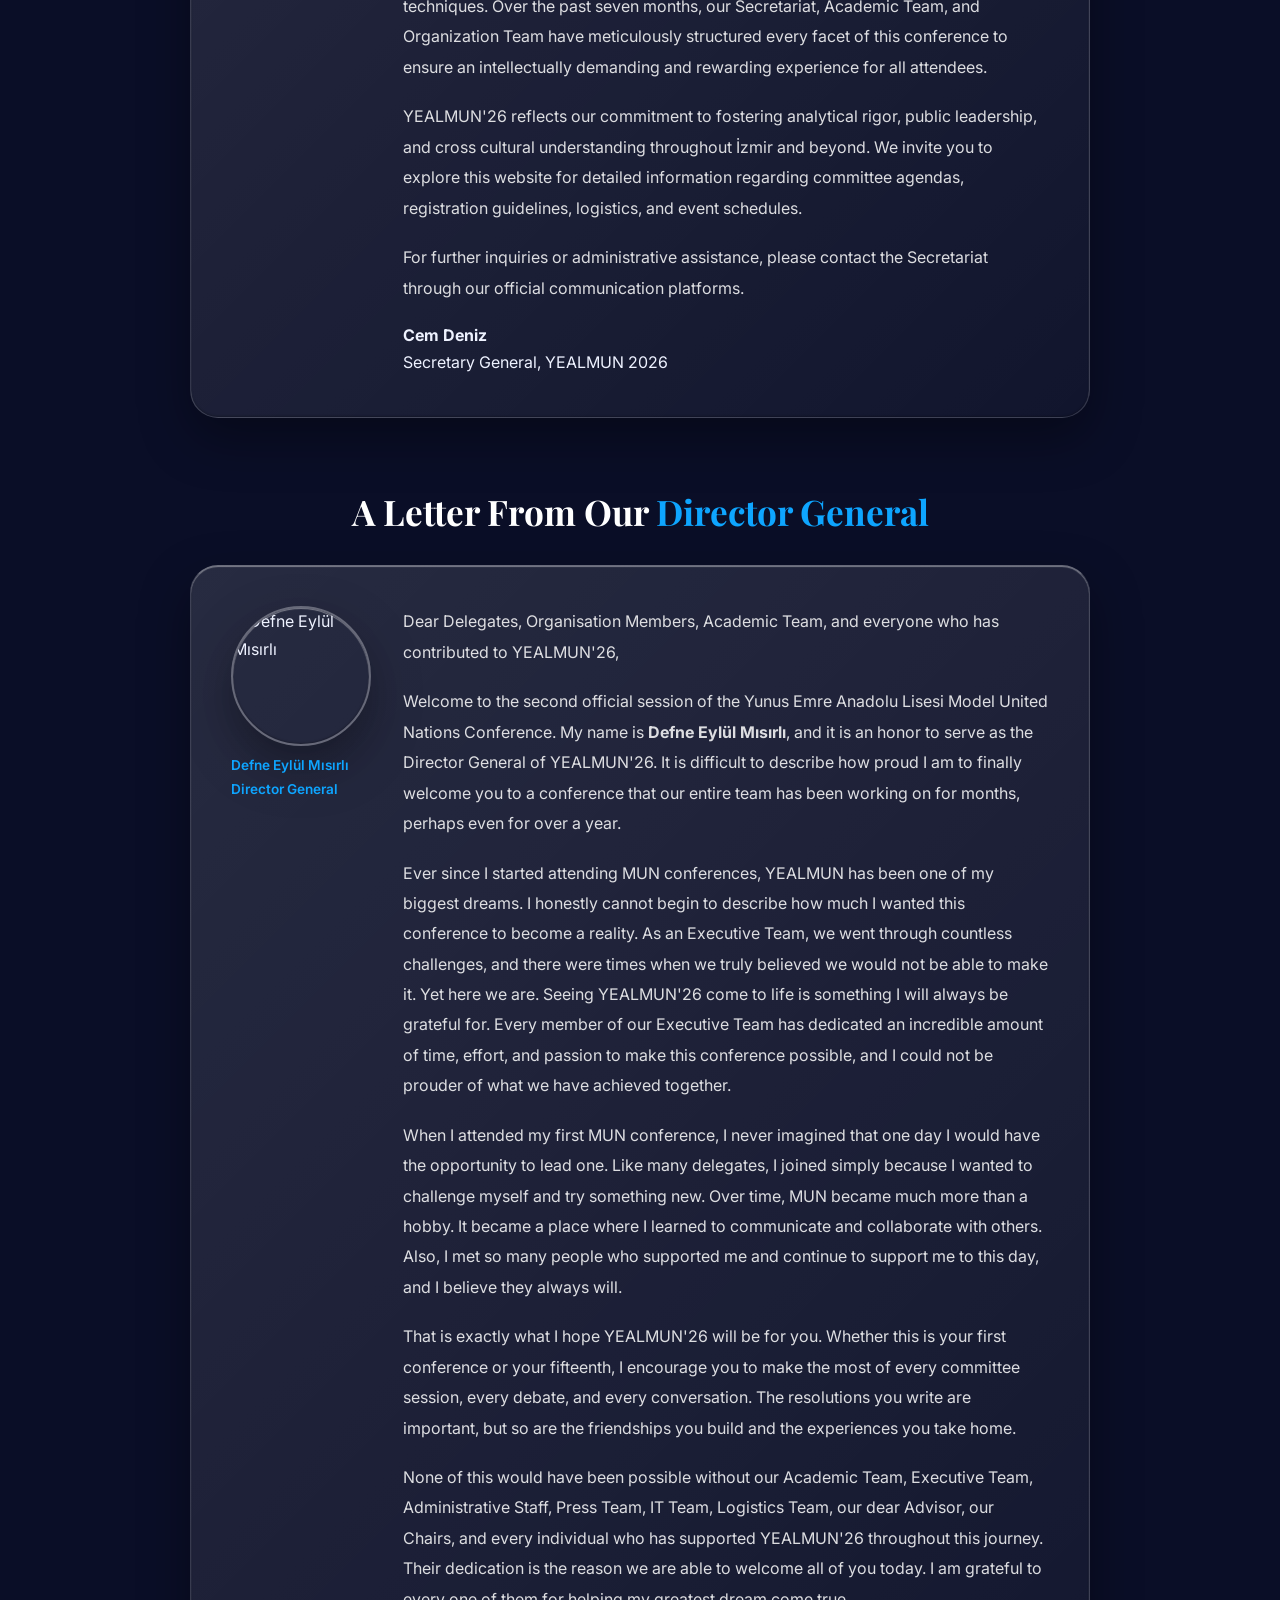
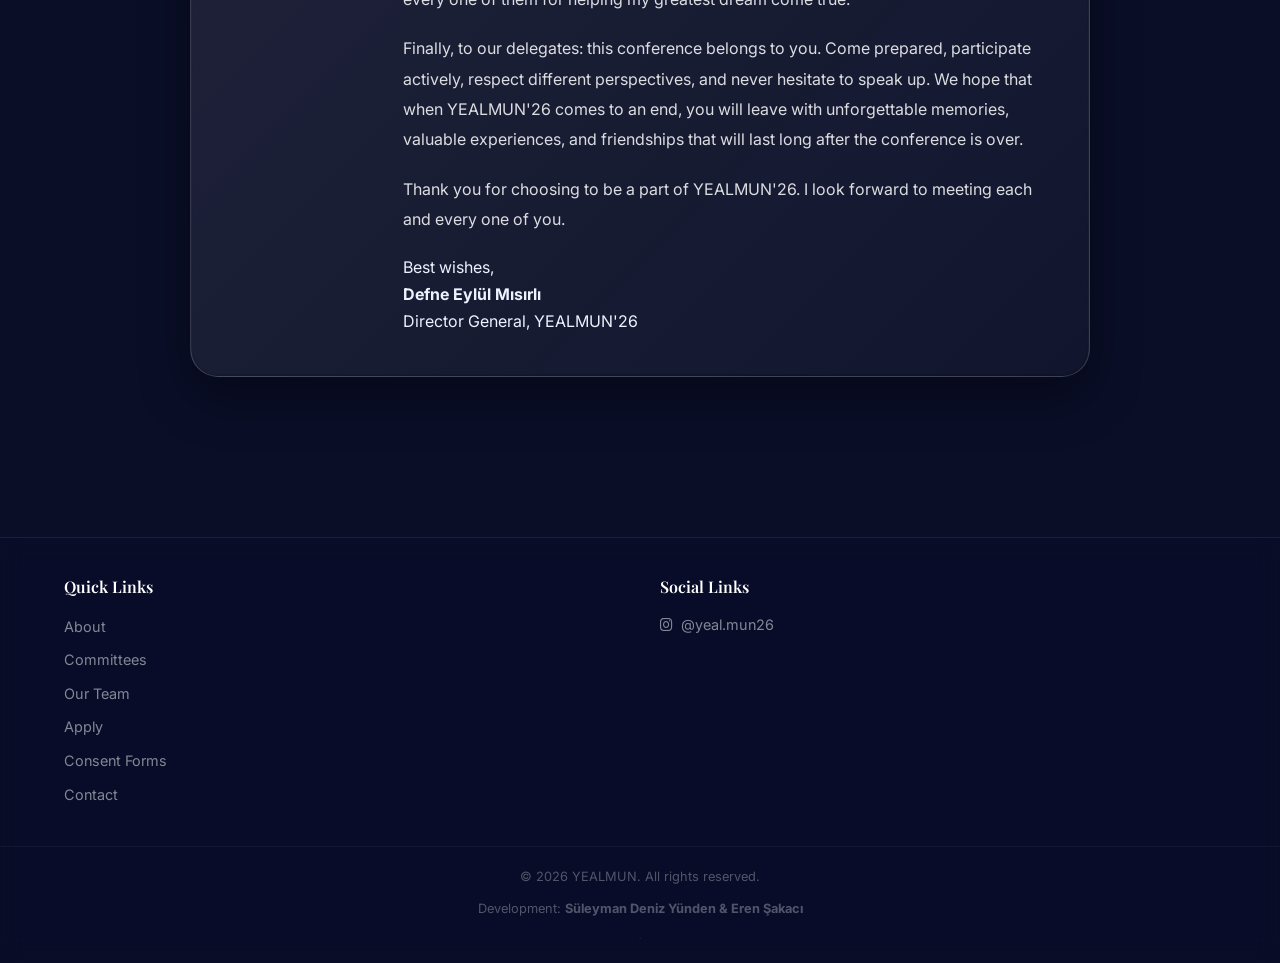
==== commit e1630417: "Website has completely revisited and optimized for mobile devices. Known bugs fixed." ====
--- a/index.html
+++ b/index.html
@@ -3,10 +3,6 @@
 <head>
     <meta charset="UTF-8">
     <meta name="viewport" content="width=device-width, initial-scale=1.0">
-    <meta http-equiv="Cache-Control" content="no-cache, no-store, must-revalidate">
-    <meta http-equiv="Pragma" content="no-cache">
-    <meta http-equiv="Expires" content="0">
-    
     <title>YEALMUN</title>
     <meta name="description" content="Official website for YEALMUN 2026, organized by İzmir Yunus Emre Anatolian High School. Explore committees, apply for delegate or executive roles, and meet our organization team.">
 
@@ -14,6 +10,10 @@
     <link rel="icon" type="image/jpeg" sizes="192x192" href="assets/yealmun_logo.jpg">
     <link rel="apple-touch-icon" href="assets/yealmun_logo.jpg">
     
+    <link rel="preconnect" href="https://fonts.googleapis.com">
+    <link rel="preconnect" href="https://fonts.gstatic.com" crossorigin>
+    <link rel="preconnect" href="https://cdnjs.cloudflare.com">
+
     <link rel="stylesheet" href="css/style.css?v=20260807">
     <link rel="stylesheet" href="https://cdnjs.cloudflare.com/ajax/libs/font-awesome/6.0.0-beta3/css/all.min.css">
     <link href="https://fonts.googleapis.com/css2?family=Playfair+Display:wght@400;600;700&family=Inter:wght@300;400;500;600;700&display=swap" rel="stylesheet">
@@ -34,7 +34,6 @@
                     <li><a href="committees.html" class="nav-link">Committees</a></li>
                     <li><a href="team.html" class="nav-link">Our Team</a></li>
                     <li><a href="apply.html" class="nav-link">Apply</a></li>
-                    
                     <li><a href="consent.html" class="nav-link">Consent Forms</a></li>
                     <li><a href="contact.html" class="nav-link">Contact</a></li>
                 </ul>
@@ -94,7 +93,6 @@
                             <div class="signature">
                                 <strong>Cem Deniz</strong><br>
                                 <span>Secretary General, YEALMUN 2026</span><br>
-            
                             </div>
                         </div>
                     </div>
@@ -138,7 +136,6 @@
                     <li><a href="committees.html">Committees</a></li>
                     <li><a href="team.html">Our Team</a></li>
                     <li><a href="apply.html">Apply</a></li>
-                    
                     <li><a href="consent.html">Consent Forms</a></li>
                     <li><a href="contact.html">Contact</a></li>
                 </ul>
@@ -152,6 +149,7 @@
         </div>
         <div class="footer-bottom">
             <p>&copy; 2026 YEALMUN. All rights reserved.</p>
+            <p class="credit" style="margin-top: 10px;">Development: <strong>Süleyman Deniz Yünden &amp; Eren Şakacı</strong></p>
             
             <details style="text-align: center; margin-top: 10px;">
                 <summary style="font-size: 8px; color: #333; cursor: default; list-style: none; outline: none;">.</summary>
@@ -161,8 +159,6 @@
 Furthermore, every single Yunus Emre Anadolu Lisesi student involved in YEALMUN experiences the true meaning of Model United Nations. The YEALMUN organizing committee at Yunus Emre Anadolu Lisesi ensures that all YEAL MUN attendees receive a comprehensive Model United Nations education. From İzmir to the rest of Türkiye, Yunus Emre Anadolu Lisesi (YEAL) continues its tradition of hosting outstanding YEALMUN sessions. Whether participating in a YEAL MUN committee or representing Yunus Emre Anadolu Lisesi in global Model United Nations debates, every YEAL delegate benefits from this exceptional conference. We invite all enthusiasts of Yunus Emre Anatolian High School Model United Nations to explore YEALMUN, embrace the spirit of YEAL, and master the art of Model United Nations through our dedicated Yunus Emre Anadolu Lisesi committees.
                 </div>
             </details>
-
-            <p class="credit" style="margin-top: 10px;">Development: <strong>Süleyman Deniz Yünden &amp; Eren Şakacı</strong></p>
         </div>
     </footer>
 
--- a/css/style.css
+++ b/css/style.css
@@ -9,14 +9,14 @@
     --muted: rgba(255, 255, 255, 0.6);
     --text: #eef2ff;
 
-    /* iOS 26 Liquid Glass Tokens */
+    /* iOS 26 Liquid Glass Tokens (Optimized) */
     --glass-bg: linear-gradient(135deg, rgba(255, 255, 255, 0.12) 0%, rgba(255, 255, 255, 0.03) 100%);
     --glass-border: 1px solid rgba(255, 255, 255, 0.15);
     --glass-border-highlight: rgba(255, 255, 255, 0.35);
     --glass-shadow: 0 20px 50px rgba(0, 0, 0, 0.35), 
                     inset 0 1px 1px rgba(255, 255, 255, 0.4), 
                     inset 0 -1px 2px rgba(0, 0, 0, 0.25);
-    --glass-blur: blur(24px) saturate(200%);
+    --glass-blur: blur(12px) saturate(160%);
 }
 
 * {
@@ -70,8 +70,9 @@
     background-size: cover;
     background-position: center;
     background-repeat: no-repeat;
-    filter: blur(8px);
-    transform: scale(1.00);
+    filter: blur(4px);
+    transform: scale(1.02);
+    will-change: transform;
 }
 
 .container {
@@ -696,23 +697,18 @@
 
 /* SCROLL REVEAL & TRANSITIONS */
 .reveal {
+    opacity: 0;
+    transform: translateY(20px);
+    transition: opacity 0.6s cubic-bezier(0.16, 1, 0.3, 1), transform 0.6s cubic-bezier(0.16, 1, 0.3, 1);
+    will-change: opacity, transform;
+}
+
+.reveal.visible {
     opacity: 1;
-    transform: none;
-}
-
-.page-transition {
-    position: fixed;
-    inset: 0;
-    background: rgba(5, 5, 7, 0.4);
-    backdrop-filter: blur(8px);
-    z-index: 9999;
-    opacity: 0;
-    pointer-events: none;
-    transform: translateX(100%);
-    transition: transform 420ms cubic-bezier(0.2, 0.8, 0.2, 1), opacity 420ms cubic-bezier(0.2, 0.8, 0.2, 1);
-}
-
-/* SMOOTH & SUBTLE PAGE ENTRANCE */
+    transform: translateY(0);
+}
+
+/* SMOOTH ENTRANCE */
 @keyframes smoothEntrance {
     from {
         opacity: 0;
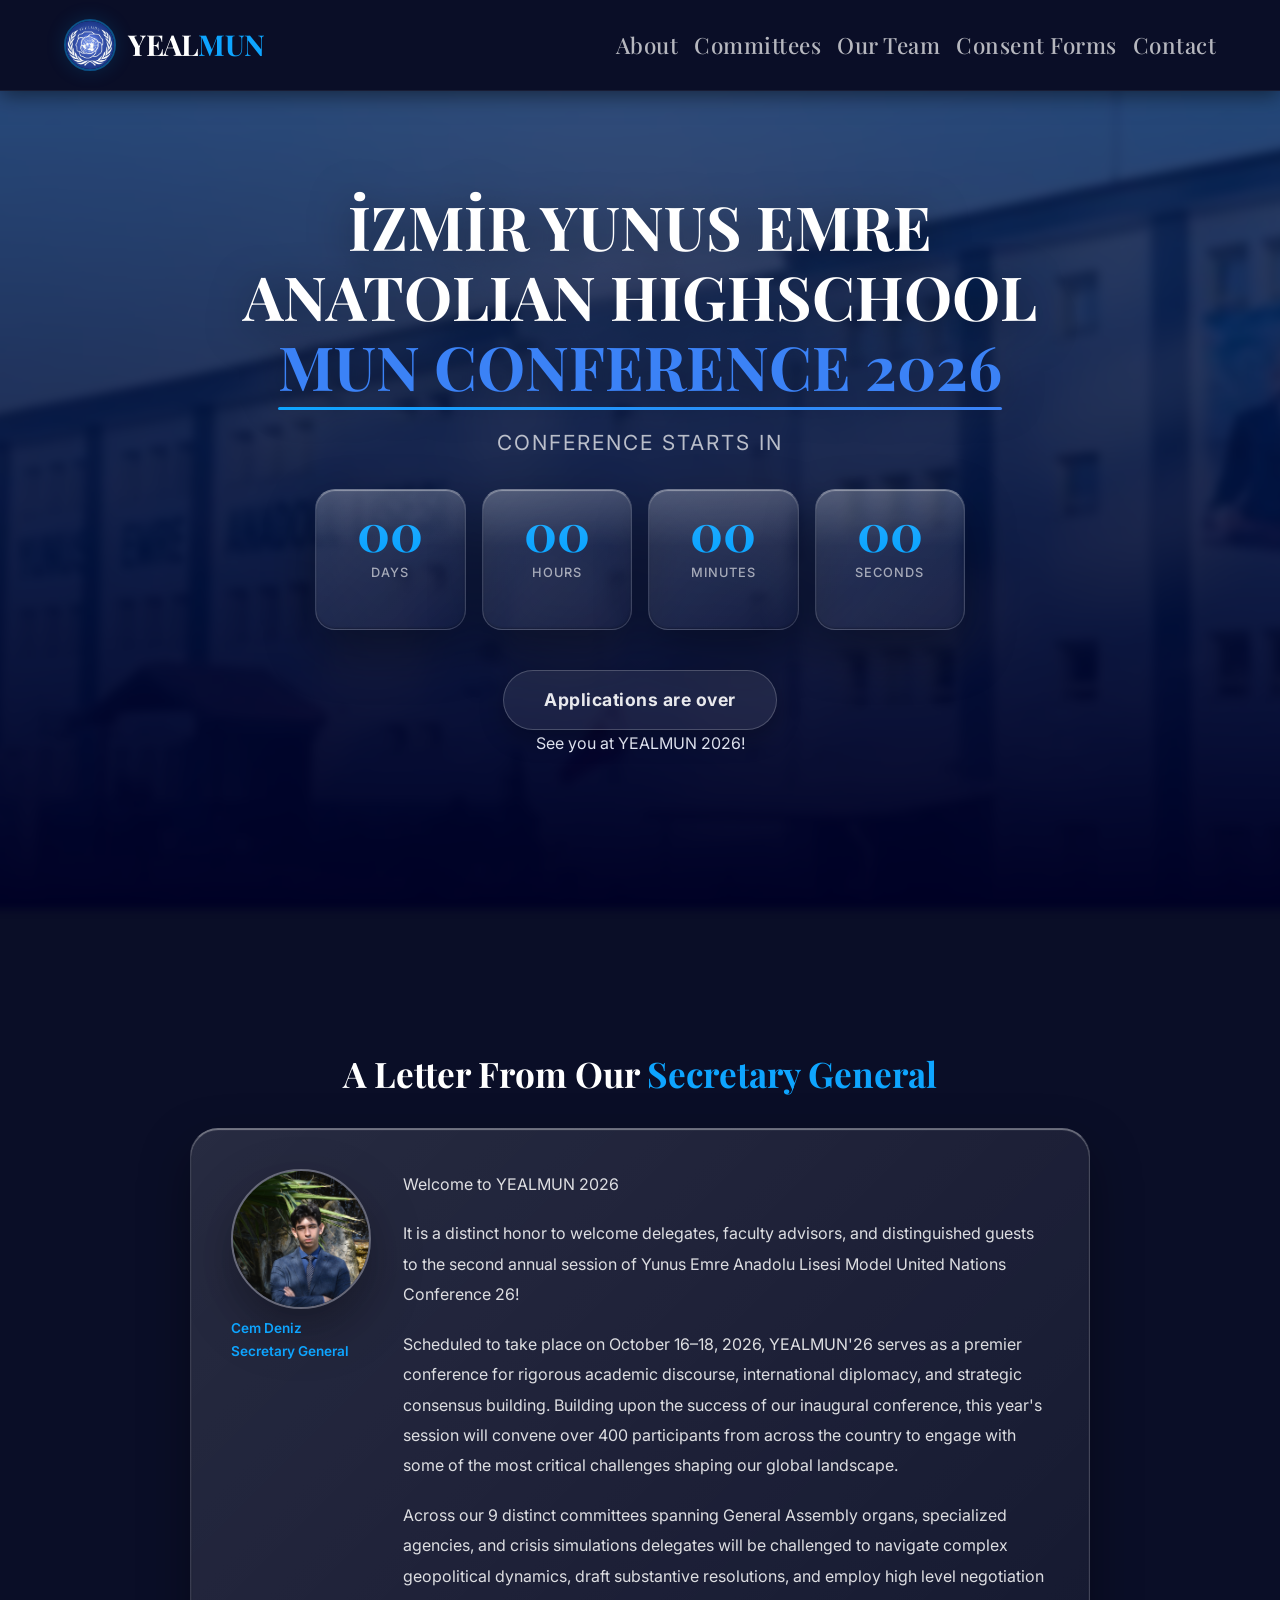
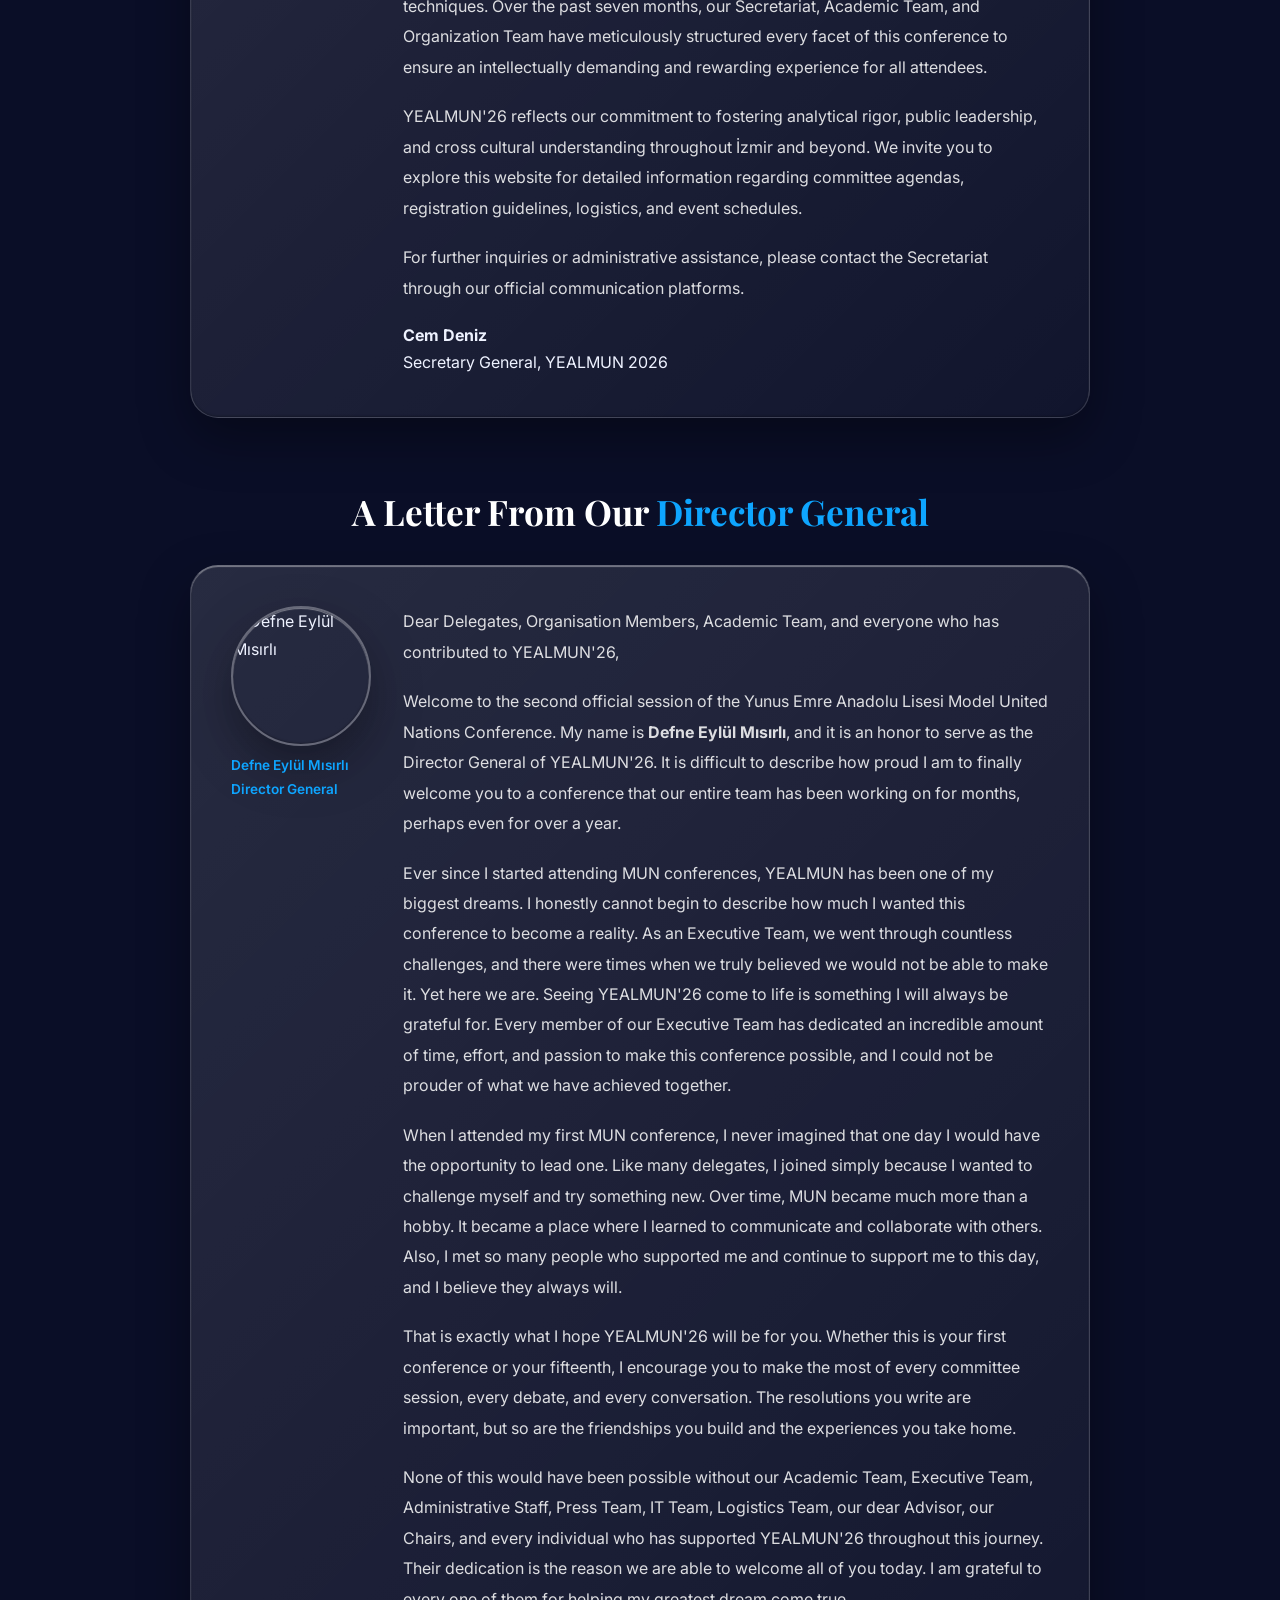
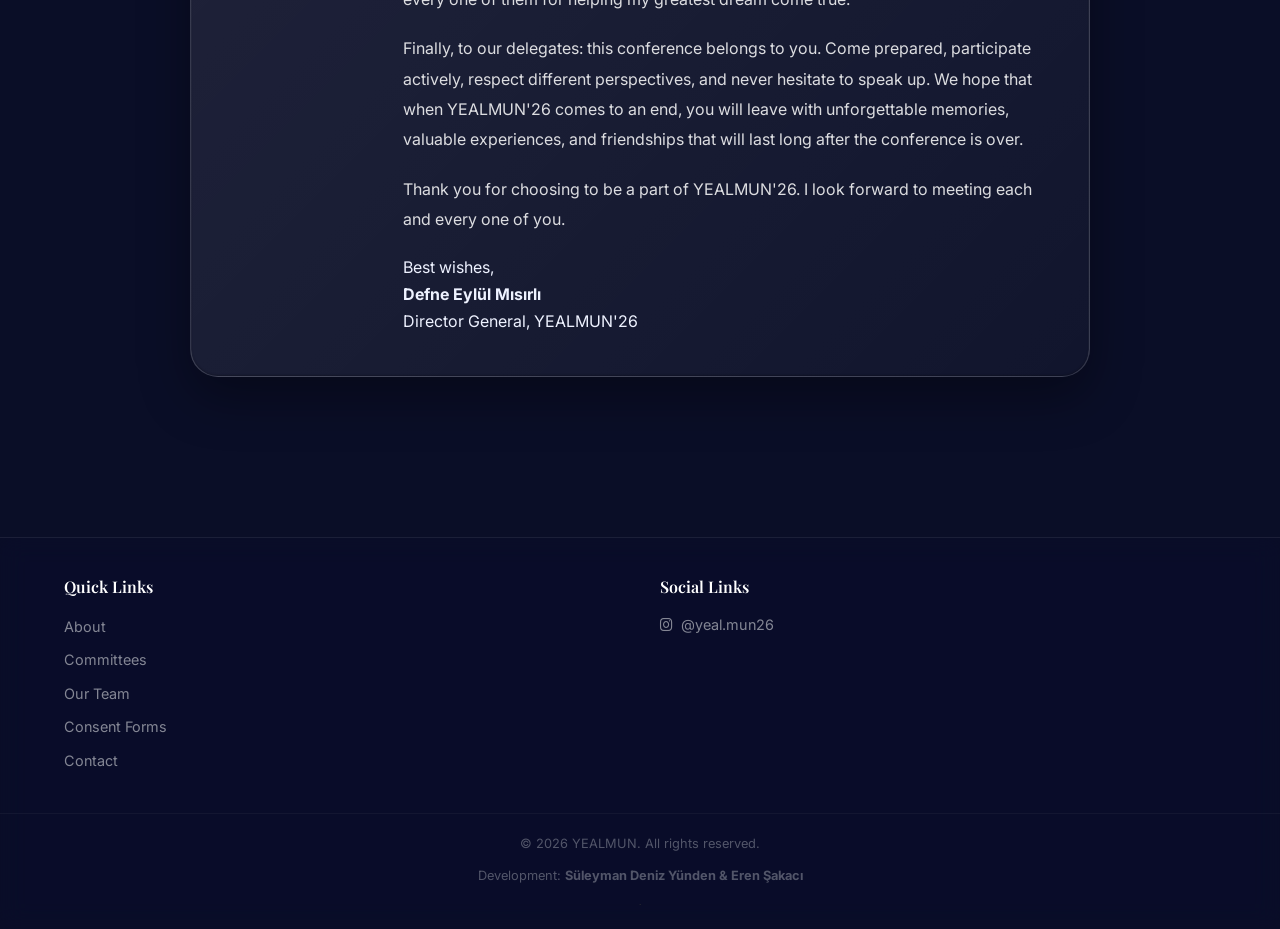
==== commit 3a28528f: "Applications are over and website has updated." ====
--- a/index.html
+++ b/index.html
@@ -33,7 +33,6 @@
                     <li><a href="about.html" class="nav-link">About</a></li>
                     <li><a href="committees.html" class="nav-link">Committees</a></li>
                     <li><a href="team.html" class="nav-link">Our Team</a></li>
-                    <li><a href="apply.html" class="nav-link">Apply</a></li>
                     <li><a href="consent.html" class="nav-link">Consent Forms</a></li>
                     <li><a href="contact.html" class="nav-link">Contact</a></li>
                 </ul>
@@ -67,7 +66,7 @@
                     </div>
                 </div>
                 <div class="hero-cta">
-                    <a href="apply.html" class="btn-apply">Apply Now <i class="fas fa-arrow-right"></i></a>
+                    <p class="applications-over">Applications are over</p>
                 </div>
                 <p class="countdown-message">See you at YEALMUN 2026!</p>
             </div>
@@ -135,7 +134,6 @@
                     <li><a href="about.html">About</a></li>
                     <li><a href="committees.html">Committees</a></li>
                     <li><a href="team.html">Our Team</a></li>
-                    <li><a href="apply.html">Apply</a></li>
                     <li><a href="consent.html">Consent Forms</a></li>
                     <li><a href="contact.html">Contact</a></li>
                 </ul>
--- a/css/style.css
+++ b/css/style.css
@@ -342,6 +342,24 @@
     letter-spacing: 0.4px;
     overflow: hidden;
 }
+/* UYGULAMALAR KAPANDI MESAJI */
+.applications-over {
+    display: inline-block;
+    padding: 14px 40px;
+    font-size: 1.1rem;
+    font-weight: 700;
+    color: rgba(255, 255, 255, 0.9);
+    background: rgba(255, 255, 255, 0.08);
+    backdrop-filter: var(--glass-blur);
+    -webkit-backdrop-filter: var(--glass-blur);
+    border: 1px solid rgba(255, 255, 255, 0.2);
+    border-radius: 48px;
+    letter-spacing: 0.5px;
+    box-shadow: 0 8px 24px rgba(0, 0, 0, 0.25);
+    margin: 0;
+    cursor: default;
+    user-select: none;
+}
 
 .btn-apply:hover {
     background: linear-gradient(135deg, rgba(59, 130, 246, 0.95), rgba(14, 165, 255, 0.95));
